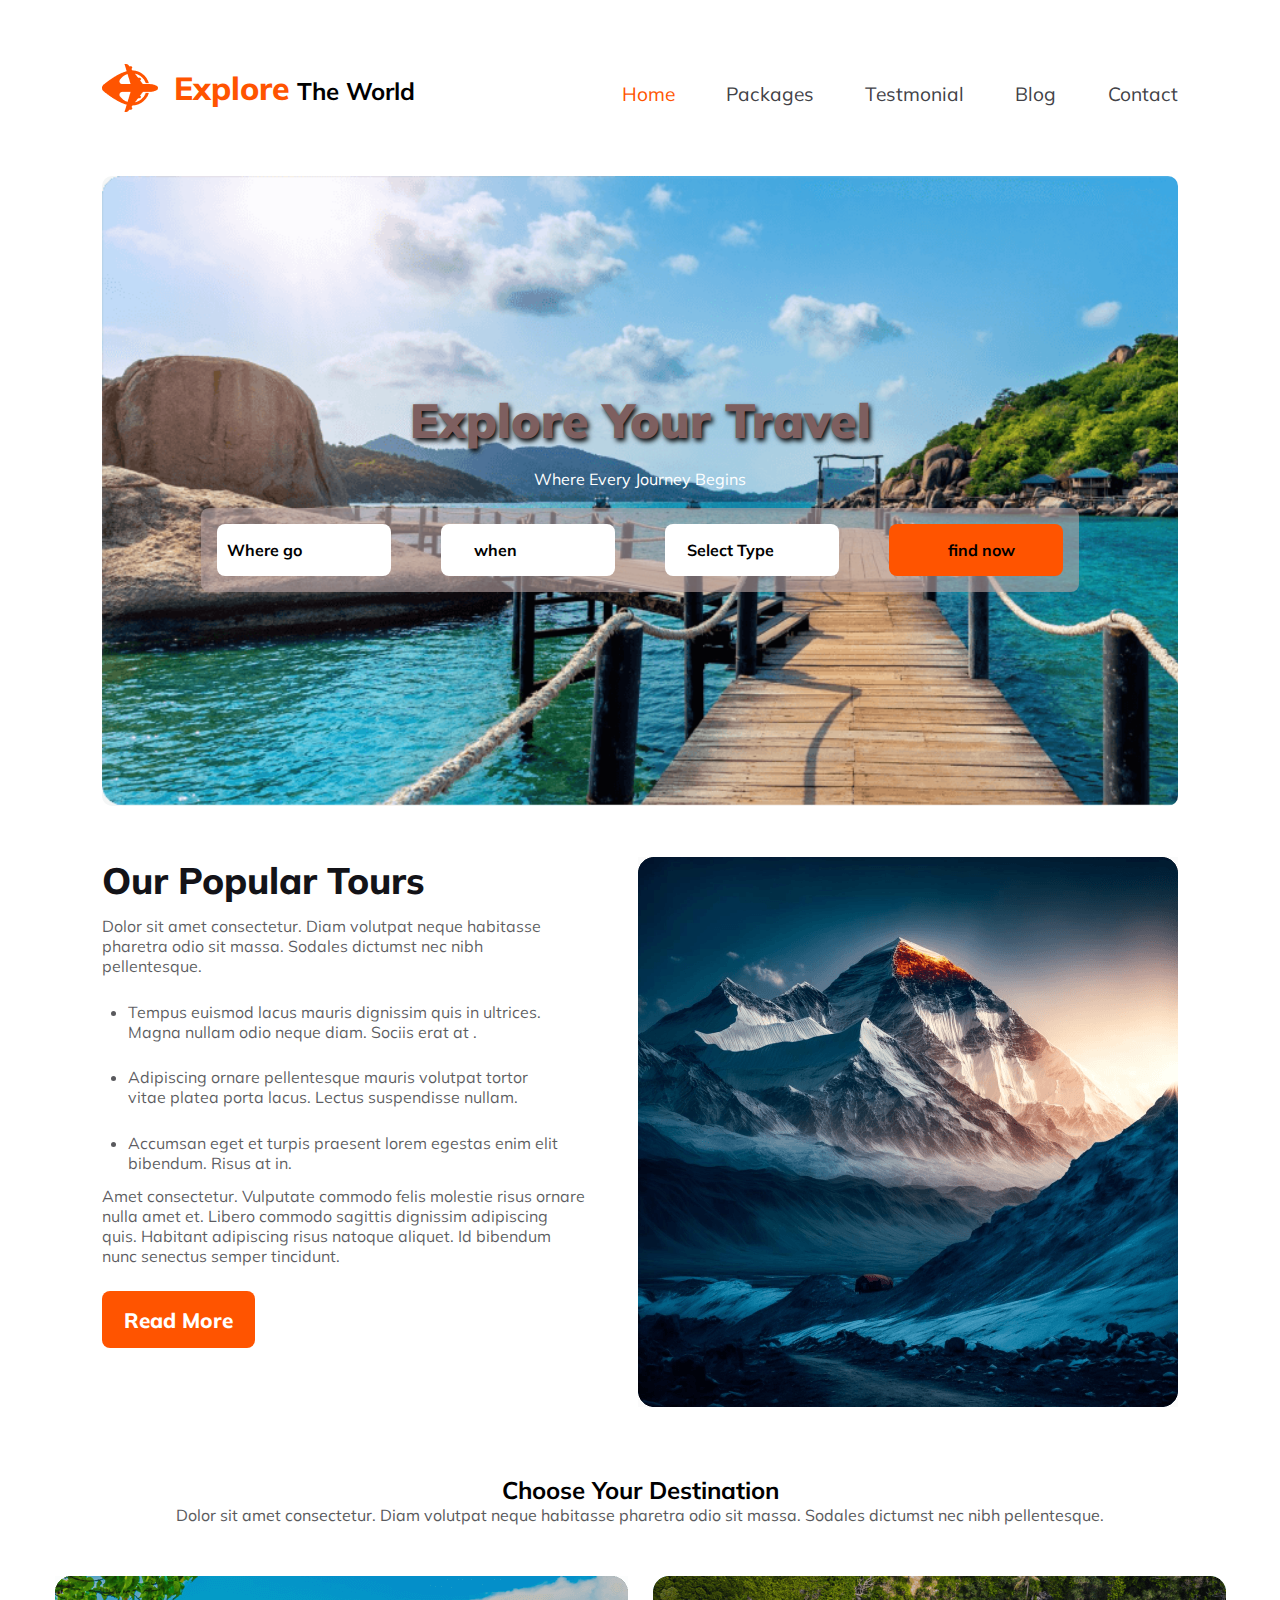
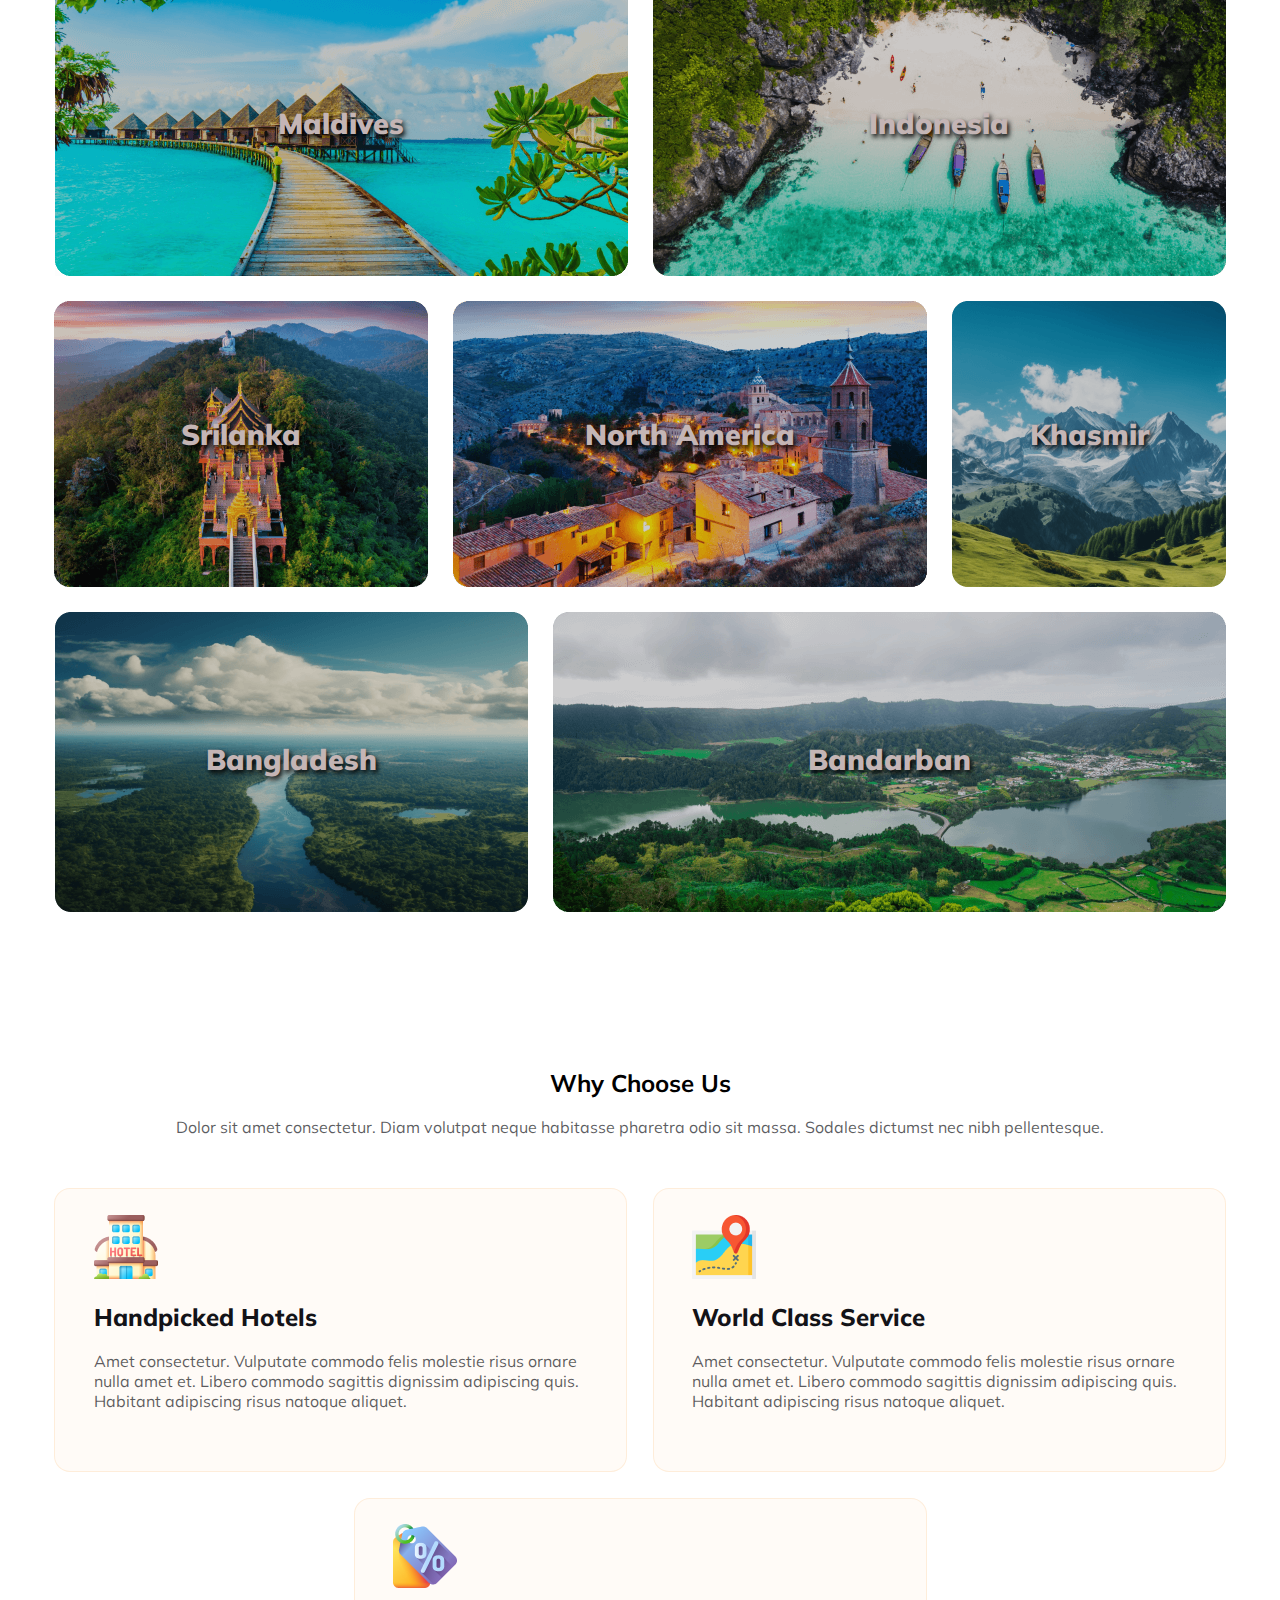
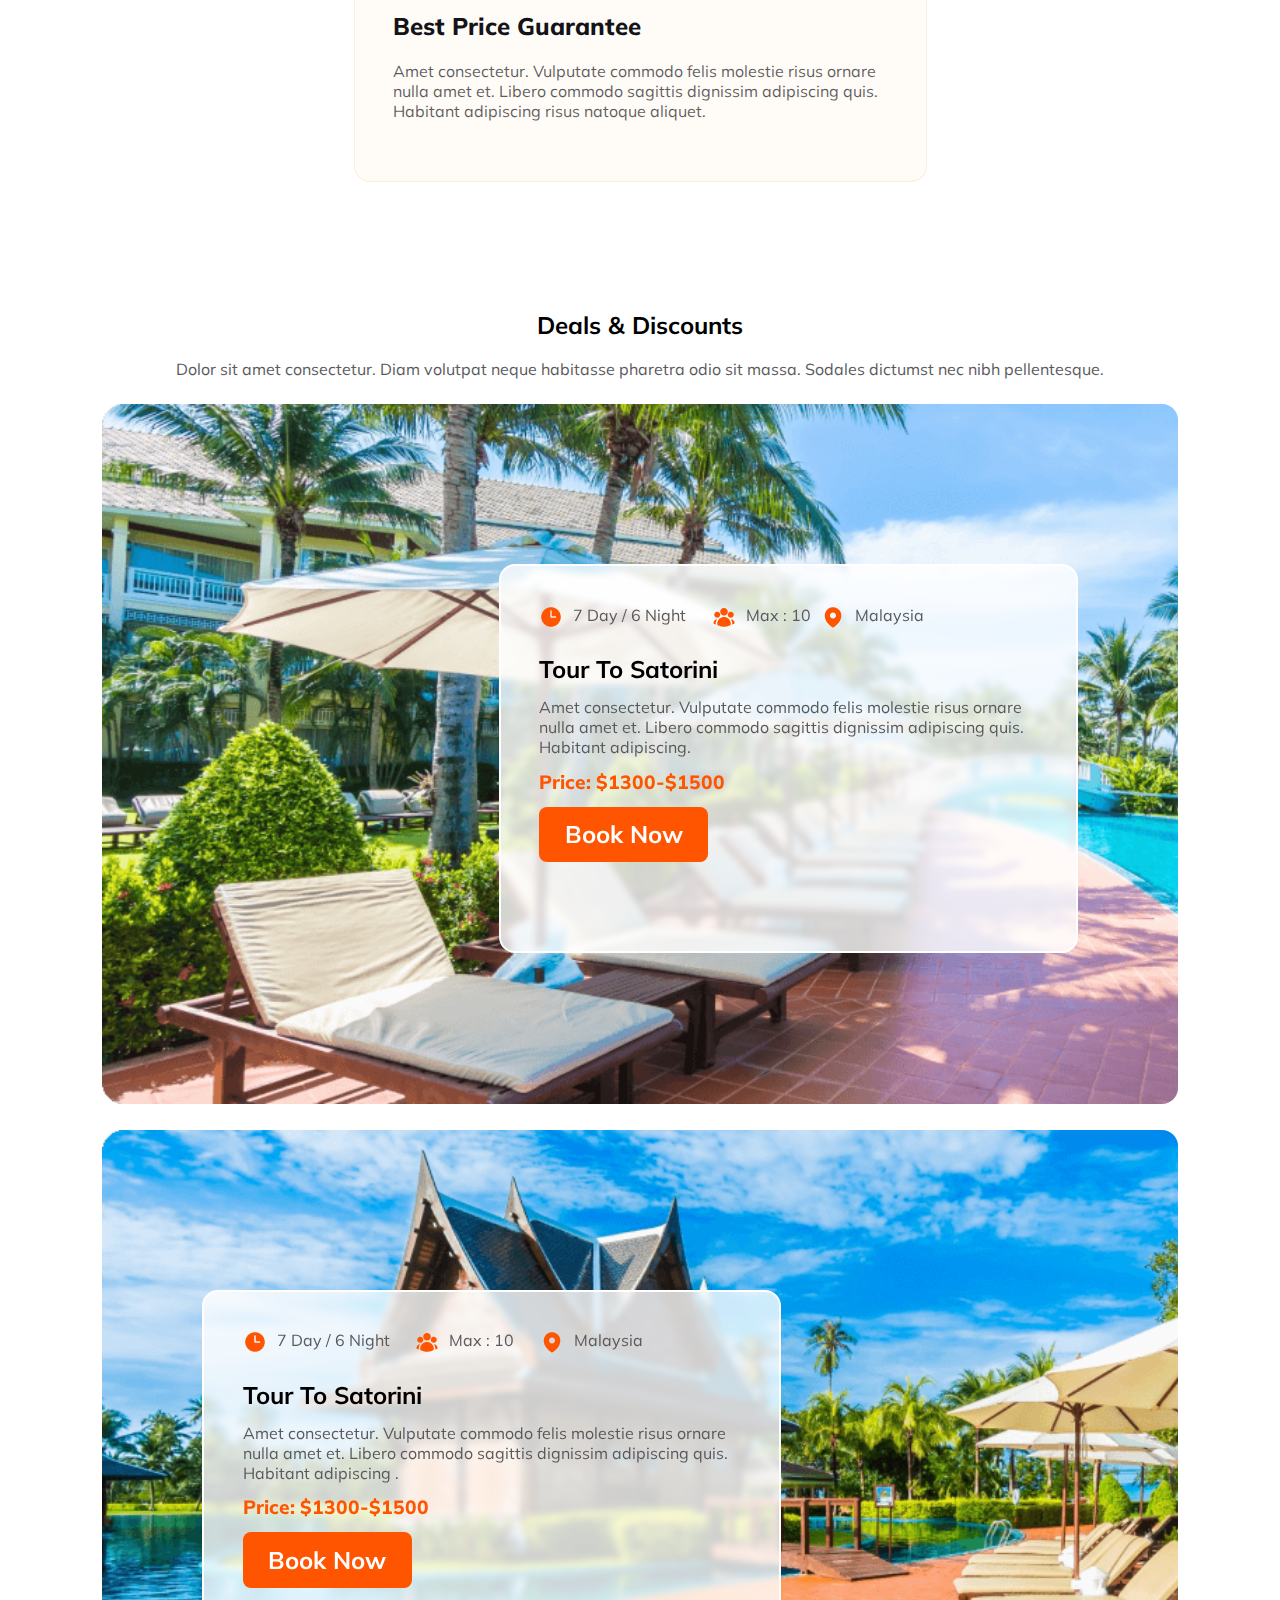
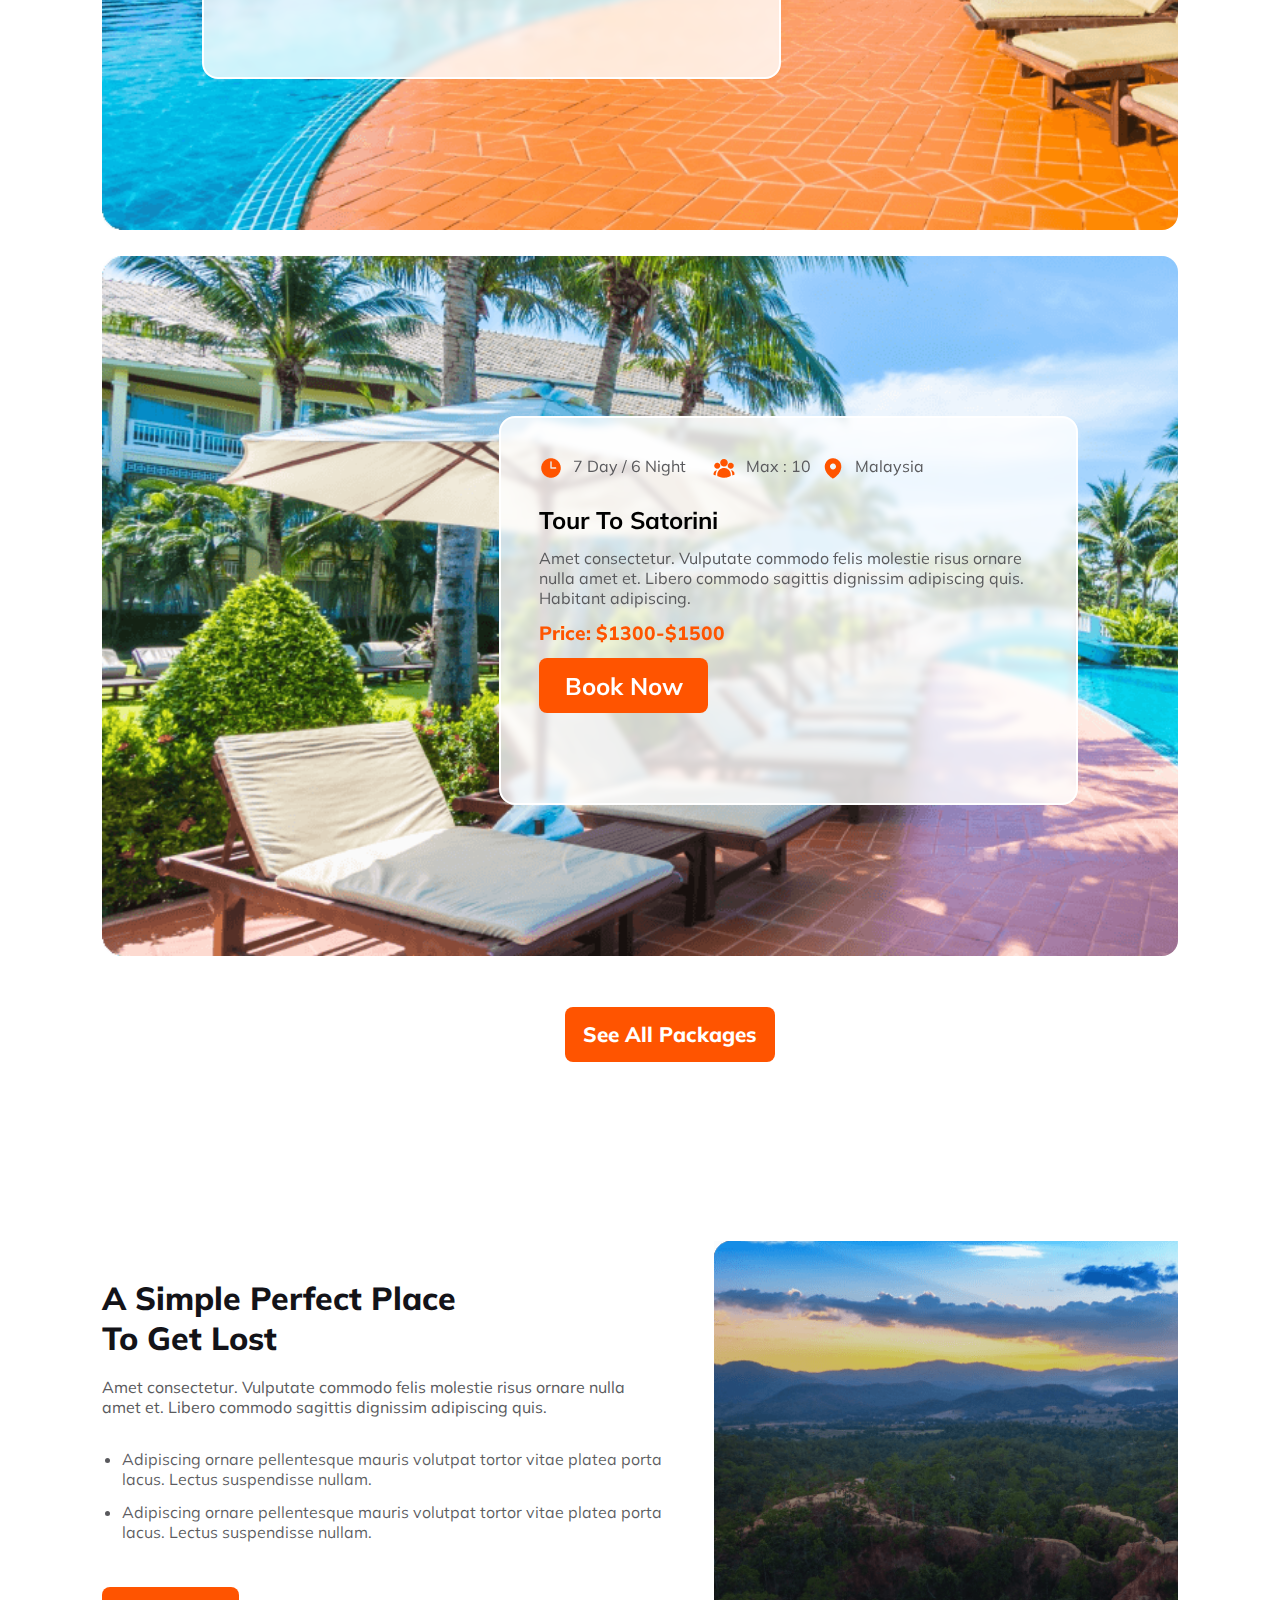
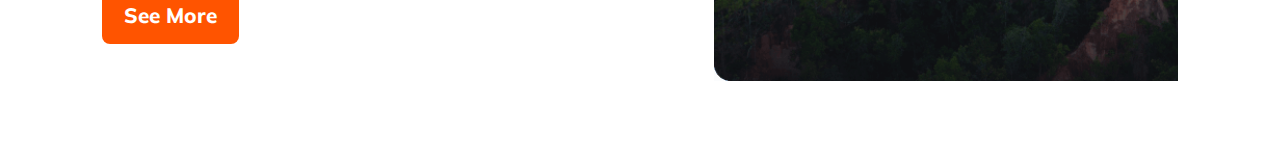
==== index.html @ 6a795f4f "section5 responsive done" ====
<!DOCTYPE html>
<html lang="en">
<head>
  <meta charset="UTF-8">
  <meta name="viewport" content="width=device-width, initial-scale=1.0">
  <title>Explore The World with us</title>
  <link rel="stylesheet" href="https://cdnjs.cloudflare.com/ajax/libs/font-awesome/6.5.1/css/all.min.css" integrity="sha512-DTOQO9RWCH3ppGqcWaEA1BIZOC6xxalwEsw9c2QQeAIftl+Vegovlnee1c9QX4TctnWMn13TZye+giMm8e2LwA==" crossorigin="anonymous" referrerpolicy="no-referrer" />
  <link rel="stylesheet" href="style.css">
</head>
<body>
  <header>
    <nav class="nav">
      <div class="nav-left">
        <img src="Images/Group 40071 (2).png" alt="">
        <h2><span>Explore</span> The World</h2>
      </div>

      <div class="nav-right">
       <ul>
        <li><a href="#" class="home">Home</a></li>
        <li><a href="#">Packages</a></li>
        <li><a href="#">Testmonial</a></li>
        <li><a href="#">Blog</a></li>
        <li><a href="#">Contact</a></li>
        <li><a href="#"><i class="fa-solid fa-bars"></i></a></li>
       </ul>
      </div>
    </nav>

 <div class="banner-container">
  <div class="banner-section">
    <h1>Explore Your Travel</h1>
    <h4>Where Every Journey Begins</h4>
  <div class="input-type">
    <div class="first">
      <h4>Where go</h4>
    </div>
    <div class="second">
      <h4>when</h4>
      <i class="fa-solid fa-chevron-down"></i>
    </div>
    <div class="third">
      <h4>Select Type</h4>
      <i class="fa-solid fa-chevron-down"></i>
    </div>
    <div class="fourth">
      <i class="fa-solid fa-magnifying-glass"></i>
      <h4>find now</h4>
    </div>
  </div>

    </div>
 </div>
      
  </header>


  <main>
    <section class="section1">
      <div class="section1-left">
        <div class="section1-text">
          <h2>Our Popular Tours</h2>
          <p>Dolor sit amet consectetur. Diam volutpat neque habitasse pharetra odio sit massa. Sodales dictumst nec nibh pellentesque.</p>
          <ul>
            <li>Tempus euismod lacus mauris dignissim quis in ultrices. Magna nullam odio neque diam. Sociis erat at .</li>
            <li>Adipiscing ornare pellentesque mauris volutpat tortor vitae platea porta lacus. Lectus suspendisse nullam.</li>
            <li> Accumsan eget et turpis praesent lorem egestas enim elit bibendum. Risus at in.</li>
          </ul>
          <h6> Amet consectetur. Vulputate commodo felis molestie risus 
            ornare nulla amet et. Libero commodo sagittis dignissim adipiscing quis. Habitant adipiscing risus natoque aliquet. Id bibendum nunc senectus semper tincidunt. </h6>
        </div>
        <button class="primary-color">Read More</button>
      </div>
      <div class="section1-right">
        <img src="Images/Rectangle 4.png" alt="">
      </div>
    </section>

    <section class="section2">
      <div>
        <h2 class="section2-left">Choose Your Destination</h2>
        <p class="section2-left">Dolor sit amet consectetur. Diam volutpat neque habitasse pharetra odio sit massa. Sodales dictumst nec nibh pellentesque.</p>
      </div>

      <div class="section2-img-container">
        <div class="first-row">
          <div>
            <img src="Images/Rectangle 5.png" alt="">
            <div class="centerd-text">Maldives</div>
          </div>
         <div>
          <img src="Images/Rectangle 8.png "alt="">
          <div class="centerd-text">Indonesia</div>
         </div>
        </div>

        <div class="second-row">
          <div>
            <img src="Images/Rectangle 6.png" alt="">
            <div class="centerd-text" id="centered-text3">Srilanka</div>
          </div>
          <div>
            <img src="Images/Rectangle 7.png" alt="">
            <div class="centerd-text" >North America</div>
          </div>
         <div>
          <img src="Images/Rectangle 9.png" alt="">
          <div class="centerd-text" id="centered-text4">Khasmir</div>
         </div>
        </div>

        <div class="third-row">
          <div>
            <img src="Images/Rectangle 11.png" alt="">
            <div class="centerd-text">Bangladesh </div>
          </div>
         <div>
           <img src="Images/Rectangle 10.png" alt="">
           <div class="centerd-text">Bandarban</div>
          </div>
        </div>

      </div>
    </section>

    <section class="section3">
      <div>
        <h2>Why Choose Us</h2>
        <p id="speciel">Dolor sit amet consectetur. Diam volutpat neque habitasse pharetra odio sit massa. Sodales dictumst nec nibh pellentesque.</p>
      </div>


      <div class="section3-middle">
        <div class="shared">
          <img src="Images/hotel 1.png" alt="">
          <h3>Handpicked Hotels</h3>
          <p>Amet consectetur. Vulputate commodo felis molestie risus  ornare nulla amet et. Libero commodo sagittis dignissim adipiscing quis. Habitant adipiscing risus natoque aliquet. </p>
        </div>

        <div class="shared">
          <img src="Images/map 1.png" alt="">
          <h3>World Class Service</h3>
          <p>Amet consectetur. Vulputate commodo felis molestie risus  ornare nulla amet et. Libero commodo sagittis dignissim adipiscing quis. Habitant adipiscing risus natoque aliquet. </p>
        </div>
      </div>


      <div class="section3-bottom shared">
        <img src="Images/price-tag 1.png" alt="">
        <h3>Best Price Guarantee</h3>
        <p>Amet consectetur. Vulputate commodo felis molestie risus  ornare nulla amet et. Libero commodo sagittis dignissim adipiscing quis. Habitant adipiscing risus natoque aliquet. </p>
      </div>
    </section>


    <section class="section4">
      <div class="section4-top">
        <h2>Deals & Discounts</h2>
        <p>Dolor sit amet consectetur. Diam volutpat neque habitasse pharetra odio sit massa. Sodales dictumst nec nibh pellentesque.</p>
      </div>

      <div class="section4-middle">
        <div class="card">
          <div class="card-top">
            <div>
              <img src="Images/Frame.png" alt="">
              <p>7 Day / 6 Night</p>
            </div>
            <div class="card-top-bottom">
              <div>
                <img src="Images/Frame (1).png" alt="">
                <p>Max : 10</p>
              </div>
              <div>
                <img src="Images/Frame (2).png" alt="">
                <p>Malaysia</p>
              </div>
            </div>
          </div>
          <div class="card-bottom">
            <h2>Tour To Satorini</h2>
            <p>Amet consectetur. Vulputate commodo felis 
              molestie risus<span id="none">  ornare nulla amet et. Libero commodo sagittis dignissim adipiscing quis. Habitant adipiscing</span>.</p>
              <h2 class="price">Price: $1300-$1500</h2>
              <button class="primary-color2">Book Now</button>
          </div>
        </div>
      </div>


      <div class="section4-bottom">
        <div class="card card2">
          <div class="card-top">
            <div>
              <img src="Images/Frame.png" alt="">
              <p>7 Day / 6 Night</p>
            </div>
            <div>
              <img src="Images/Frame (1).png" alt="">
              <p>Max : 10</p>
            </div>
            <div>
              <img src="Images/Frame (2).png" alt="">
              <p>Malaysia</p>
            </div>
          </div>
          <div class="card-bottom">
            <h2>Tour To Satorini</h2>
            <p>Amet consectetur. Vulputate commodo felis 
              molestie risus <span id="none"> ornare nulla amet et. Libero commodo sagittis dignissim adipiscing quis. Habitant adipiscing</span> .</p>
              <h2 class="price">Price: $1300-$1500</h2>
              <button class="primary-color2">Book Now</button>
          </div>
        </div>
      </div>

      <div class="section4-bottom2">
        <div class="card">
          <div class="card-top">
            <div>
              <img src="Images/Frame.png" alt="">
              <p>7 Day / 6 Night</p>
            </div>
            <div class="card-top-bottom">
              <div>
                <img src="Images/Frame (1).png" alt="">
                <p>Max : 10</p>
              </div>
              <div>
                <img src="Images/Frame (2).png" alt="">
                <p>Malaysia</p>
              </div>
            </div>
          </div>
          <div class="card-bottom">
            <h2>Tour To Satorini</h2>
            <p>Amet consectetur. Vulputate commodo felis 
              molestie risus<span id="none">  ornare nulla amet et. Libero commodo sagittis dignissim adipiscing quis. Habitant adipiscing</span>.</p>
              <h2 class="price">Price: $1300-$1500</h2>
              <button class="primary-color2">Book Now</button>
          </div>
        </div>
      </div>

      <button class="button">See All Packages</button>


    </section>


    <section class="section5">
      <div>
        <h2>A Simple Perfect Place <br> To Get Lost</h2>
        <p>Amet consectetur. Vulputate commodo felis molestie risus  ornare nulla <br> amet et. Libero commodo sagittis dignissim adipiscing quis. </p>
        <ul>
          <li>Adipiscing ornare pellentesque mauris volutpat tortor vitae platea porta lacus. Lectus suspendisse nullam.</li>
          <li>Adipiscing ornare pellentesque mauris volutpat tortor vitae platea porta lacus. Lectus suspendisse nullam.</li>
        </ul>
        <button class="primary-color">See More</button>
      </div>

      <div class="section5-right"></div>
    </section>
  </main>



  <footer></footer>
</body>
</html>
---- style.css ----
@import url('https://fonts.googleapis.com/css2?family=Mulish:wght@200;300;400;500;600;700;800;900;1000&display=swap');

* {
  margin: 0;
  padding: 0;
  box-sizing: border-box;
  font-family: 'Mulish', sans-serif;

}

P {
  color: #5A5A5D;
  font-size: 1rem;
  font-weight: 400;

}

html, body {
  width: 100%;
  height: 100%;
}


/* header related style */

/* nav style */

.nav {
  display: flex;
  justify-content: space-between;
  align-items: center;
  padding: 5vw 8vw;
}

.nav-left {
  display: flex;
  align-items: center;
  gap: 1.2vw;
}

.nav-left span {
  color: #FF5400;
  font-size: 2rem;
  font-weight: 800;
}

.nav-right > ul {
  display: flex;
  align-items: center;
  gap: 4vw;
}

.nav-right li {
  list-style: none;
}

.nav-right li a {
  text-decoration: none;
  color: #424247;
  font-size: 1.2rem;
}

.nav-right li .home {
  color: #FF5400;
}

.nav-right li:nth-child(6) {
  display: none;
}


/* banner section related style */

.banner-container {
  width: 100%;
  padding: 0 8vw;
}


  .banner-section {
    background-image: url("Images/Group\ 13\ \(1\)\ \(1\).png");
    background-size: cover;
    width: 100%;
    margin: 0 auto;
    background-repeat: no-repeat;
    height: 70vh;
    display: flex;
    justify-content: center;
    align-items: center;
    flex-direction: column;
    gap: 1.5vw;
    border-radius: 10px;
  }

  .banner-section h1, h4 {
    text-align: center;
  }



  .banner-section h1 {
    color: rgb(126, 95, 95);
    font-size: 3rem;
    font-weight: 900;
    text-shadow: 2px 3px 5px black;

  }

  .banner-section > h4 {
    color: white;
    font-size: 1rem;
    font-weight: 400;

  }

  .input-type {
    display: flex;
    border-radius: 8px;
    background: rgba(182, 162, 162, 0.616);
    gap: 50px;
    padding: 16px;
  }
 
  .input-type .second, .third, .fourth, .first {
    display: flex;
    justify-content: space-around;
    align-items: center;
    width: 174px;
    height: 52px;
    flex-shrink: 0;
    border-radius: 8px;
    background: #FFF;
  }

  .input-type .first {
    justify-content: flex-start;
    padding-left: 10px;
  }

  .input-type .fourth {
    justify-content: center;
    gap: 10px;
    border-radius: 8px;
    background-color: #FF5400;
  }


  /* main related style */

  main {
    width: 100%;
  }

  /* section 1 related styles */

  .section1 {
    width: 100%;
    margin-top: 4vw;
    display: flex;
    padding: 0 8vw;
    justify-content: space-between;
  }

  .section1-left {
    width: 45%;
  }

  /* .section1-right {
    width: 40%;
  } */

  .section1-left h2 {
    color: #131318;
    font-size: 2.3rem;
    font-weight: 800;

  }

  .section1-left p, ul li, h6 {
    color: rgba(19, 19, 24, 0.70);
    font-size: 1rem;
    font-weight: 400;
    /* line-height: 1.5vw; */
    margin-top: 1vw;
  }

  .section1-left ul {
    padding: 0 2vw;
    margin-top: 1vw;
    margin-bottom: 1vw;
  }

  .section1-left ul li {
    margin-top: 2vw;
  }

  .primary-color {
    color: #FFF;
    text-align: center;
    font-size: 1.3rem;
    font-weight: 800;
    padding: 1.2vw 1.7vw;
    border-radius: 8px;
    background: #FF5400;
    border: none;
    margin-top: 2vw;

  }

  /* section 2 related styles */

  .section2 {
    margin-top: 5vw;
    display: flex;
    flex-direction: column;
    justify-content: center;
    align-items: center;
  }

  .section2-left {
    text-align: center;

  }

  .section2-img-container {
    padding: 4vw 8vw;
    display: flex;
    flex-direction: column;
    gap: -100px;

  }

  .first-row, .second-row, .third-row {
    display: flex;
    gap: 25px;
    align-items: center;
    justify-content: center;
    text-align: center;
    position: relative;
  }

  .second-row, .third-row {
    margin-top: -15px;
  }


  .section2-img-container  .centerd-text {
    position: relative;
    top: -175px;
    color: rgb(196, 181, 181);
    font-size: 1.8rem;
    font-weight: 900;
    text-shadow: 2px 3px 5px black;

  }

  /* section3 style started */


  .section3 {
    width: 100%;
    padding: 5vw 8vw;
    display: flex;
    flex-direction: column;
    justify-content: center;
    align-items: center;
    gap: 2vw;
  }

  .section3 h2 {
    text-align: center;
    margin-bottom: 1.5vw;
  }

  .section3 .section3-middle {
    display: flex;
    align-items: center;
    gap: 2vw;

  }

  .section3 .shared {
    width: 573px;
    height: 284px;
    border-radius: 16px;
    border: 1px solid rgba(251, 181, 99, 0.20);
    background: rgba(251, 181, 99, 0.05);
    padding: 2vw 3vw;
     margin-top: 2vw; 
  }

  .section3 .section3-bottom {
    margin: 0 auto;
  }

  .section3 p {
    color: rgba(19, 19, 24, 0.70);
    font-size: 1rem;
    font-weight: 400;

  }

  .section3 h3 {
    color: #131318;
    font-size: 24px;
    font-weight: 800;
    margin-top: 1.5vw;
    margin-bottom: 1.5vw;
  }


/* section4 related styles */

 .section4 {
  width: 100%;
  padding: 5vw 8vw;
 }

 .section4-top {
  display: flex;
  flex-direction: column;
  justify-content: center;
  align-items: center;
  gap: 1.5vw;
 }

 .section4-middle, .section4-bottom2 {
  background-image: url("Images/Group\ 39.png");
  height: 700px;
  background-repeat: no-repeat;
  background-size: cover;
  margin-top: 2vw;
  border-radius: 16px;
  display: flex;
  justify-content: flex-end;

 }


 .section4-bottom {
  background-image: url("Images/Group\ 40.png");
  height: 700px;
  background-repeat: no-repeat;
  background-size: cover;
  margin-top: 2vw;
  border-radius: 16px;
  display: flex;
  justify-content: flex-start;
 }

 .section4 .card {
  width: 579px;
  height: 389px;
  border-radius: 16px;
  border: 2px solid #FFF;
  background: rgba(255, 255, 255, 0.80);
  backdrop-filter: blur(3px);
  padding: 3vw 3vw;
  display: flex;
  flex-direction: column;
  gap: 2vw;
  position: relative;
  top: 160px;
  right: 100px;
 }

 .section4 .card2 {
  right: 0;
  left: 100px;
 }

 .section4 .card .card-top {
  display: flex;
  gap: 2vw;
 }

 .section4 .card .card-top div {
  display: flex;
  gap: 10px;
 }

 .section4 .card .card-bottom p {
  color: #5A5A5D;
  font-size: 1rem;
  font-weight: 400;
  margin-top: 1vw;
  margin-bottom: 1vw;
 
 }

 .section4 .card .card-bottom .price {
  color: #FF5400;
  font-size: 1.2rem;
  font-weight: 800;
  margin-bottom: 1vw;
 }

 .section4 .card .card-bottom .primary-color2 {
  border-radius: 8px;
  background: #FF5400;
  padding: 1vw 2vw;
  border: none;
  color: white;
  font-size: 1.5rem;
  font-weight: 700;
 }

 .section4 .button {
  margin: 4vw 43%;
  width: 210px;
  height: 55px;
  border: none;
  border-radius: 8px;
  background: #FF5400;
  color: #FFF;
  text-align: center;
  font-size: 1.3rem;
  font-weight: 800;
 }

 /* section5 related styles */

 .section5 {
  width: 100%;
  padding: 5vw 8vw;
  display: flex;
  justify-content: space-between;
  align-items: center;
 }

 .section5 h2 {
  color: #131318;
  font-size: 2rem;
  font-weight: 800;
  margin-bottom: 1.5vw;

 }

 .section5 .section5-right {
  width: 630px;
  height: 440px;
  background-image: url("Images/Group\ 40089.png");
  background-repeat: no-repeat;
  background-size: cover;
 }

 .section5 ul {
  padding: 1.5vw;
 }



/* responsive deginn for mobile devices */

@media (max-width: 600px) {
  /* nav related responsive */
  .nav {
    padding: 2vw 3vw;
  }

  .nav img {
    height: 30px;
  }

  .nav-left span {
    font-size: 1.2rem;
  }

  .nav-left h2 {
     font-size: 1rem;
  }

  .nav-right li {
    display: none;
  }

  .nav-right li:nth-child(6) {
    display: block;
  }


  /* banner related styles */

  .banner-container {
    padding: 0 3vw;
  }

  .banner-section {
    margin-top: 4vw;
    width: 90%;
    /* max-width: 600px; */
    /* max-height: 500px; */
  }

  .banner-section .input-type {
    flex-direction: column;
  }

  .input-type {
  gap: 10px;
  margin-top: 8px;
  }

  .input-type .second, .third, .fourth, .first {
    width: 200px;
    height: 60px;
    font-size: 1rem;
    font-weight: 400;
  }

  .banner-section h1 {
    font-size: 2rem;
    font-weight: 700;
  }

  /* main related styles */

  /* section1 related responsive */
  .section1 {
    flex-direction: column;
    padding: 0 3vw;
    gap: 15px;
  }

  .section1-left {
    width: 90vw;
  }
  

  .section1-right img {
    width: 100%;
    object-fit: cover;
  }

  .section1-left h2 {
    font-size: 1.5rem;
  }

  .section1-left p, ul li, h6 {
    font-size: .7rem;
  }

  .section1-left ul {
    padding: 0 6vw;
  }


  .primary-color {
    font-weight: 600;
  }


  /* section 2 related responsive */

  .first-row, .second-row, .third-row {
    flex-direction: column;

  }

  .section2 {
    padding: 0 3vw;
  }

  .section2-img-container img {
    width: 100%;
    object-fit: cover;
  }


  .section2-img-container  .centerd-text {
    top: -105px;
  }

  .section2-img-container #centered-text3 {
    top: -130px;
  }

  .section2-img-container #centered-text4 {
    top: -160px;
  }

  /* sectiom 3 responsive started */

  .section3 {
    padding: 0 3vw;
    gap: 5vw ;
  }

  .section3 .section3-middle {
    flex-direction: column;
  }

  .section3 .shared {
    width: 300px;
    padding: 3vw 4vw;
    margin-top: 3vw;
  }

  .section3 #speciel {
    text-align: center;
  }

  .section3 h2 {
    margin-bottom: 5vw;
  }


  /* section4 related responsive */

  .section4 {
    padding: 0 3vw;
    margin-top: 15px;
  }

  .section4-top p {
    text-align: center;
    margin-bottom: 10px;
    margin-top: 15px;
  }

  .section4-middle, .section4-bottom2, .section4-bottom {
    height: 500px;
    width: 350px;
  }

  .section4 .card {
    width: 300px;
    height: 300px;
    top: 150px;
    right: 20px;
    /* bottom: 0; */
    justify-content: center;
  }


  .section4 .card2 {
    left: 25px;
    top: 150px;
    justify-content: center;
    
  }

  .section4 .card .card-top {
  flex-direction: column;
  }

  #none {
    display: none;
  }

  .section4 .card .card-bottom p {
    margin-top: 3vw;
    margin-bottom: 3vw;
  }

  .section4 .card .card-bottom .price {
    margin-bottom: 3vw;
  }

  .section4 .button {
    position: relative;
    left: 75px;
    margin: 0;
    margin-top: 10px;
  }

  /* section5 related responsive */

  .section5 {
    flex-direction: column;
    gap: 15px;
  }

  .section5 .section5-right  {
    width: 350px;
    height: 220px;
    background-size: cover;
  }

  .section5 ul {
    padding: 5vw;
   }

}
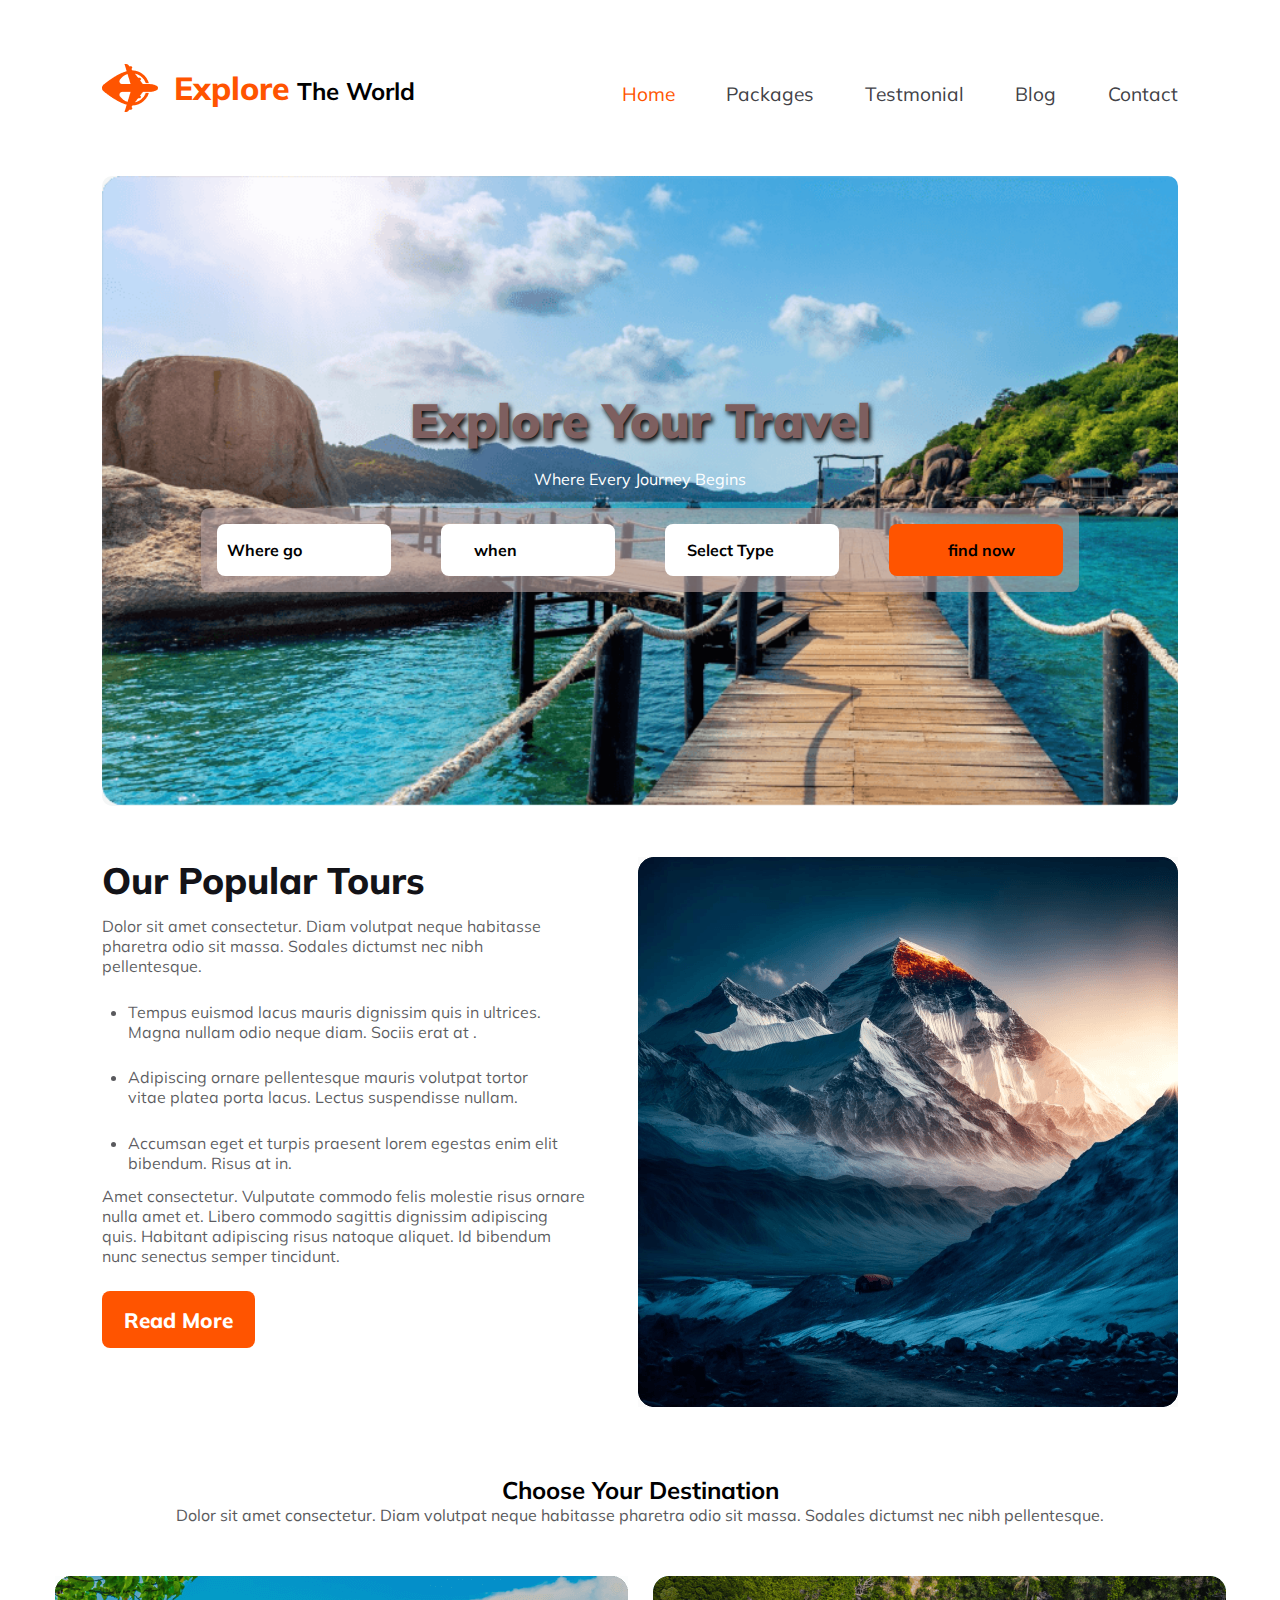
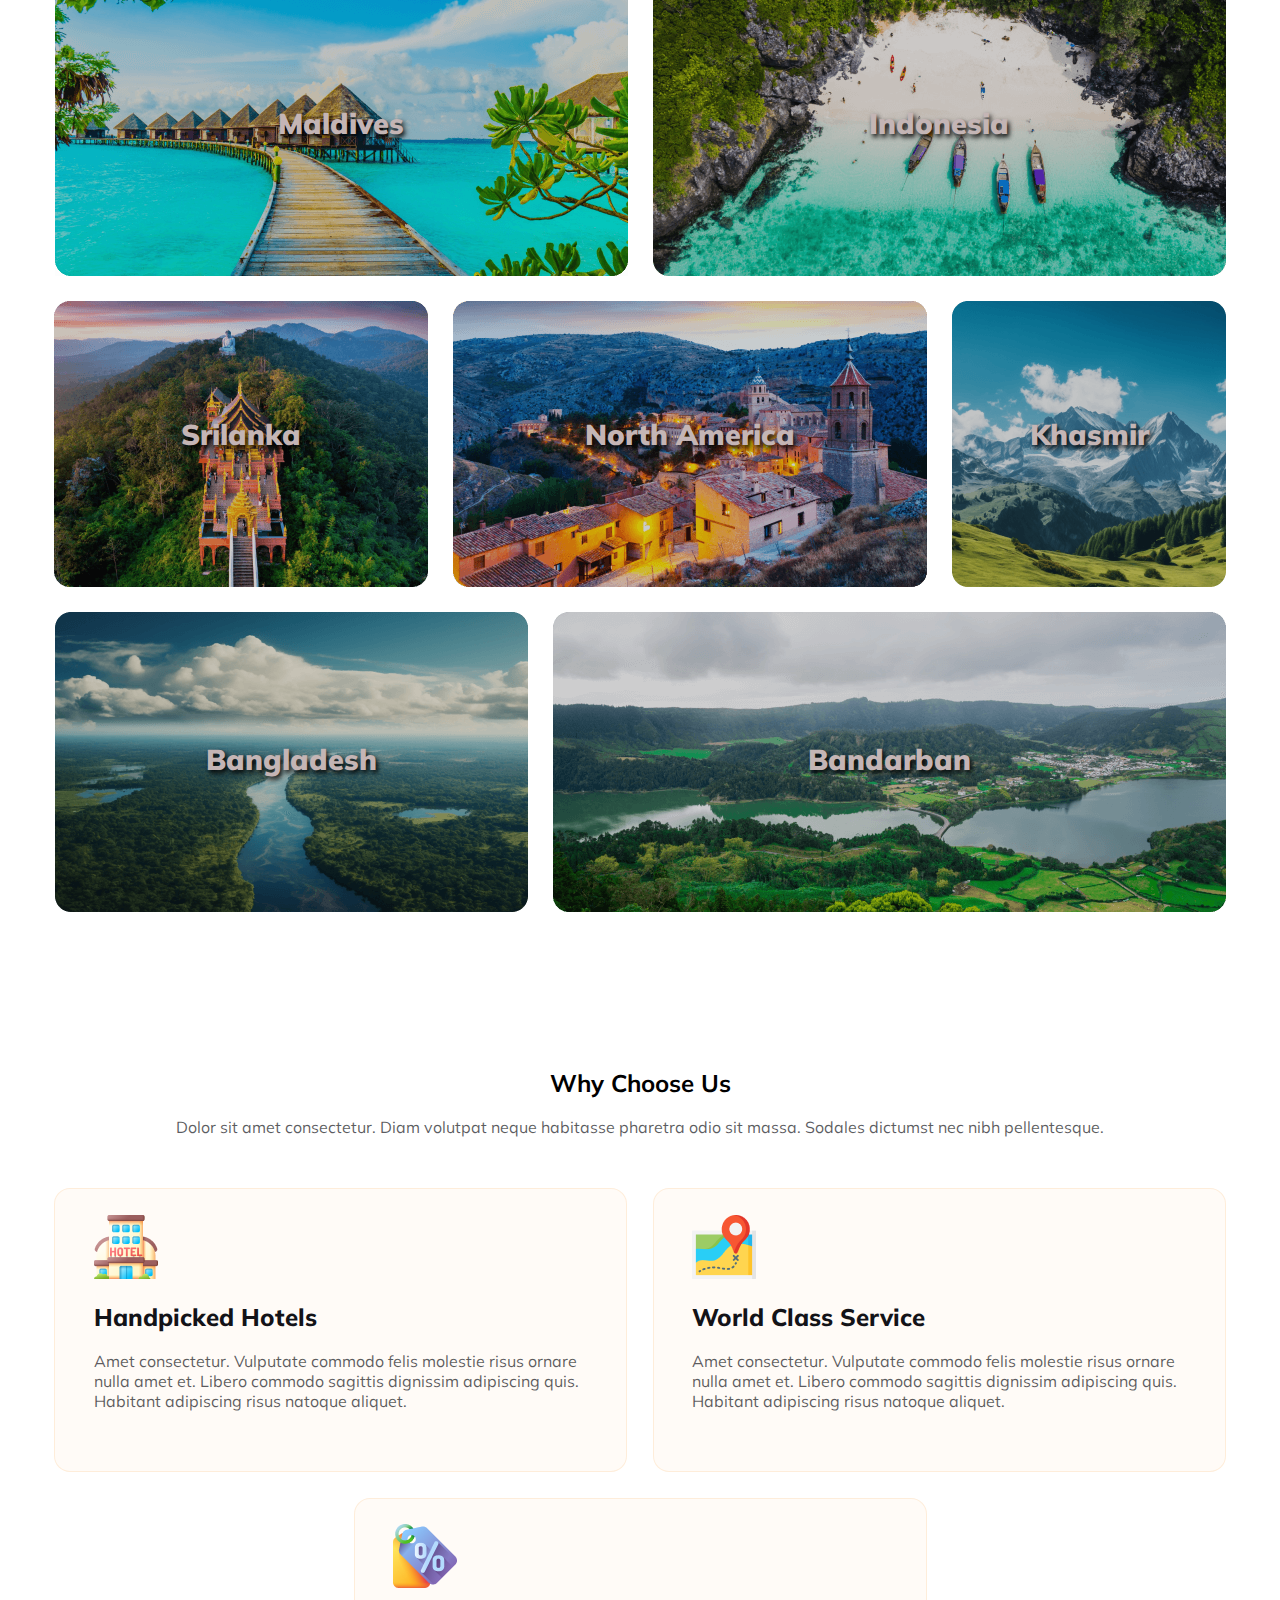
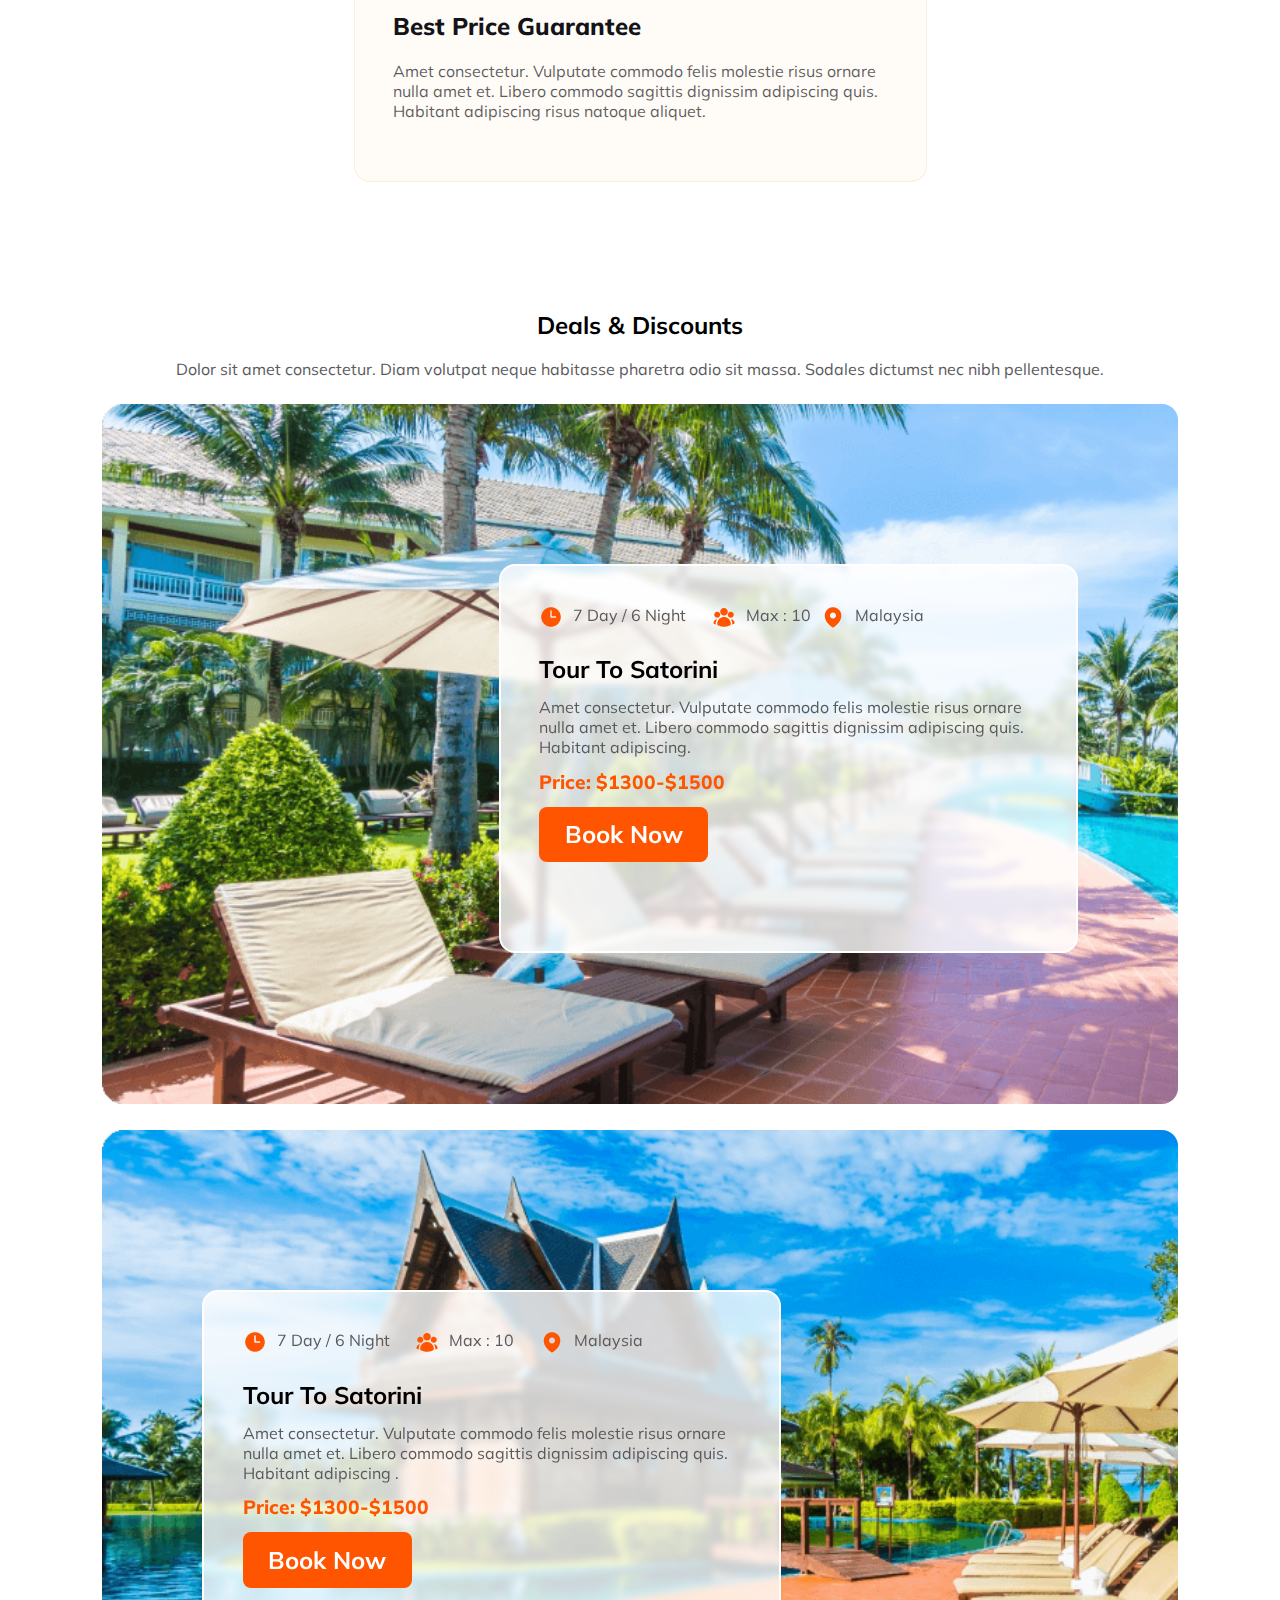
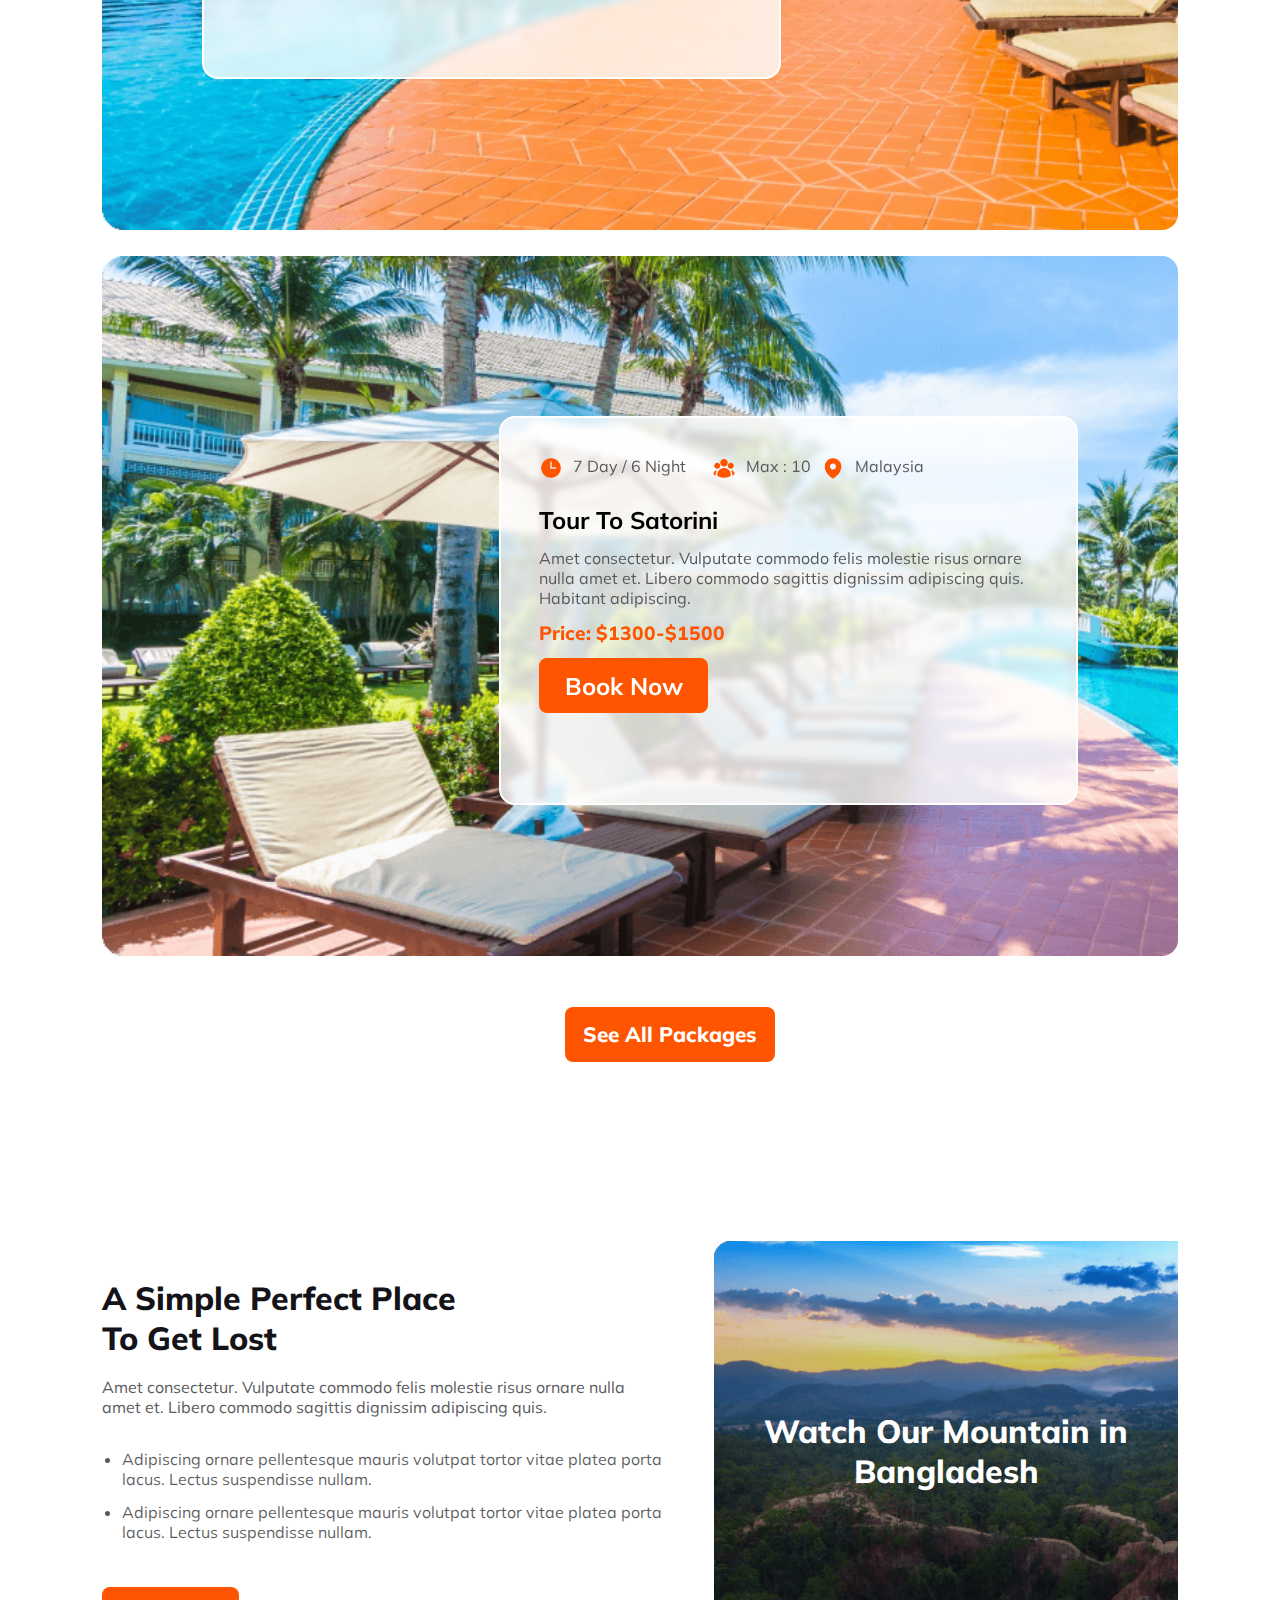
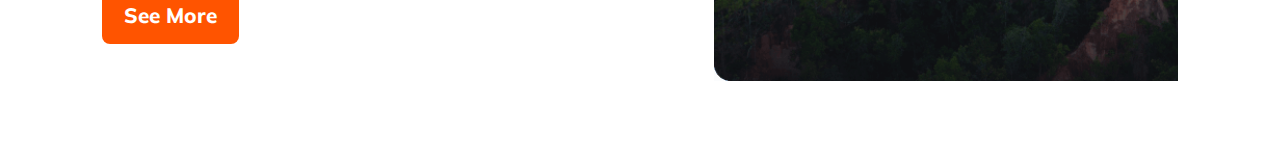
==== commit 1f2314c0: "extra worked" ====
--- a/index.html
+++ b/index.html
@@ -259,7 +259,17 @@
         <button class="primary-color">See More</button>
       </div>
 
-      <div class="section5-right"></div>
+      <div class="section5-right">
+        <div class="section5-img-text">
+          <h2>Watch Our Mountain in <br>Bangladesh</h2>
+        </div>
+
+      
+
+      </div>
+
+
+      
     </section>
   </main>
 
--- a/style.css
+++ b/style.css
@@ -448,6 +448,18 @@
   padding: 1.5vw;
  }
 
+ .section5-right {
+  display: flex;
+  flex-direction: column;
+  align-items: center;
+  justify-content: center;
+ }
+
+ .section5-right .section5-img-text h2 {
+  color: white;
+  text-align: center;
+ }
+
 
 
 /* responsive deginn for mobile devices */
@@ -681,4 +693,9 @@
     padding: 5vw;
    }
 
+   .section5-right .section5-img-text h2 {
+    font-size: 1.5rem;
+    font-weight: 600;
+   }
+
 }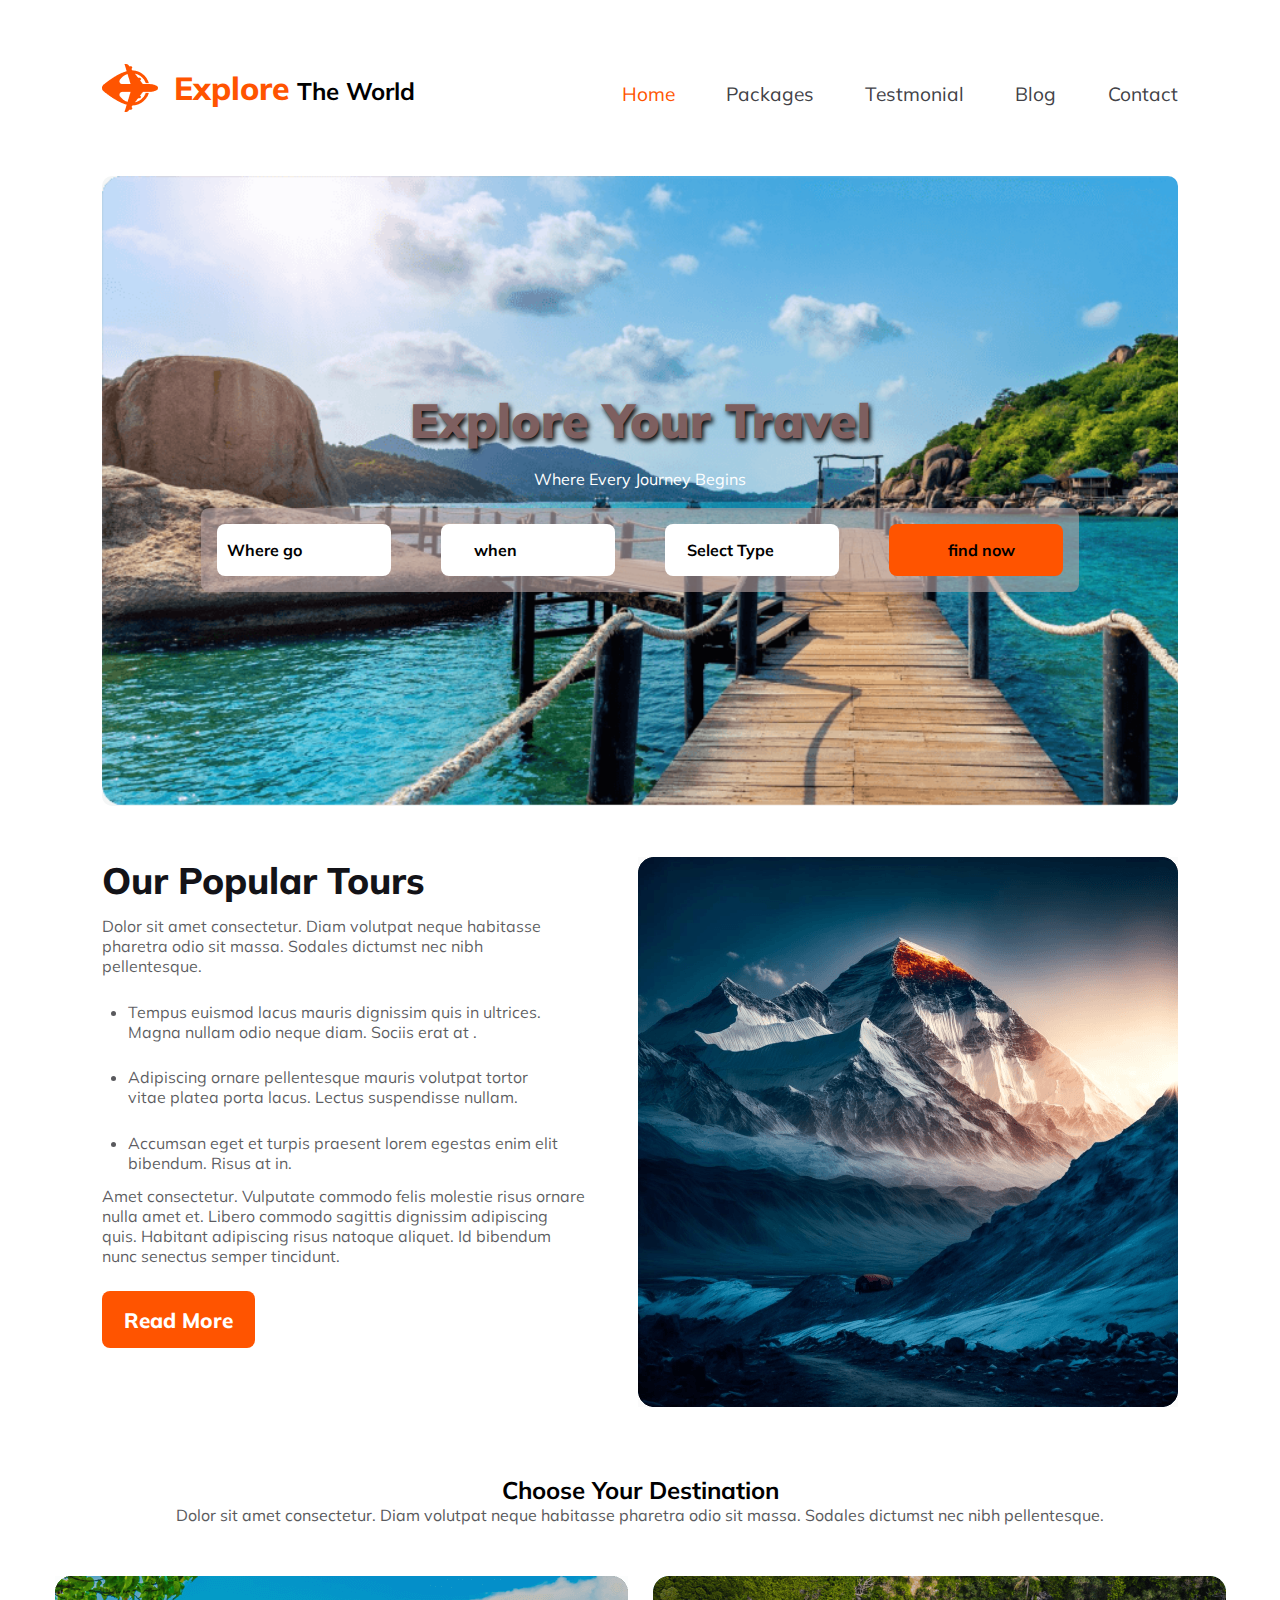
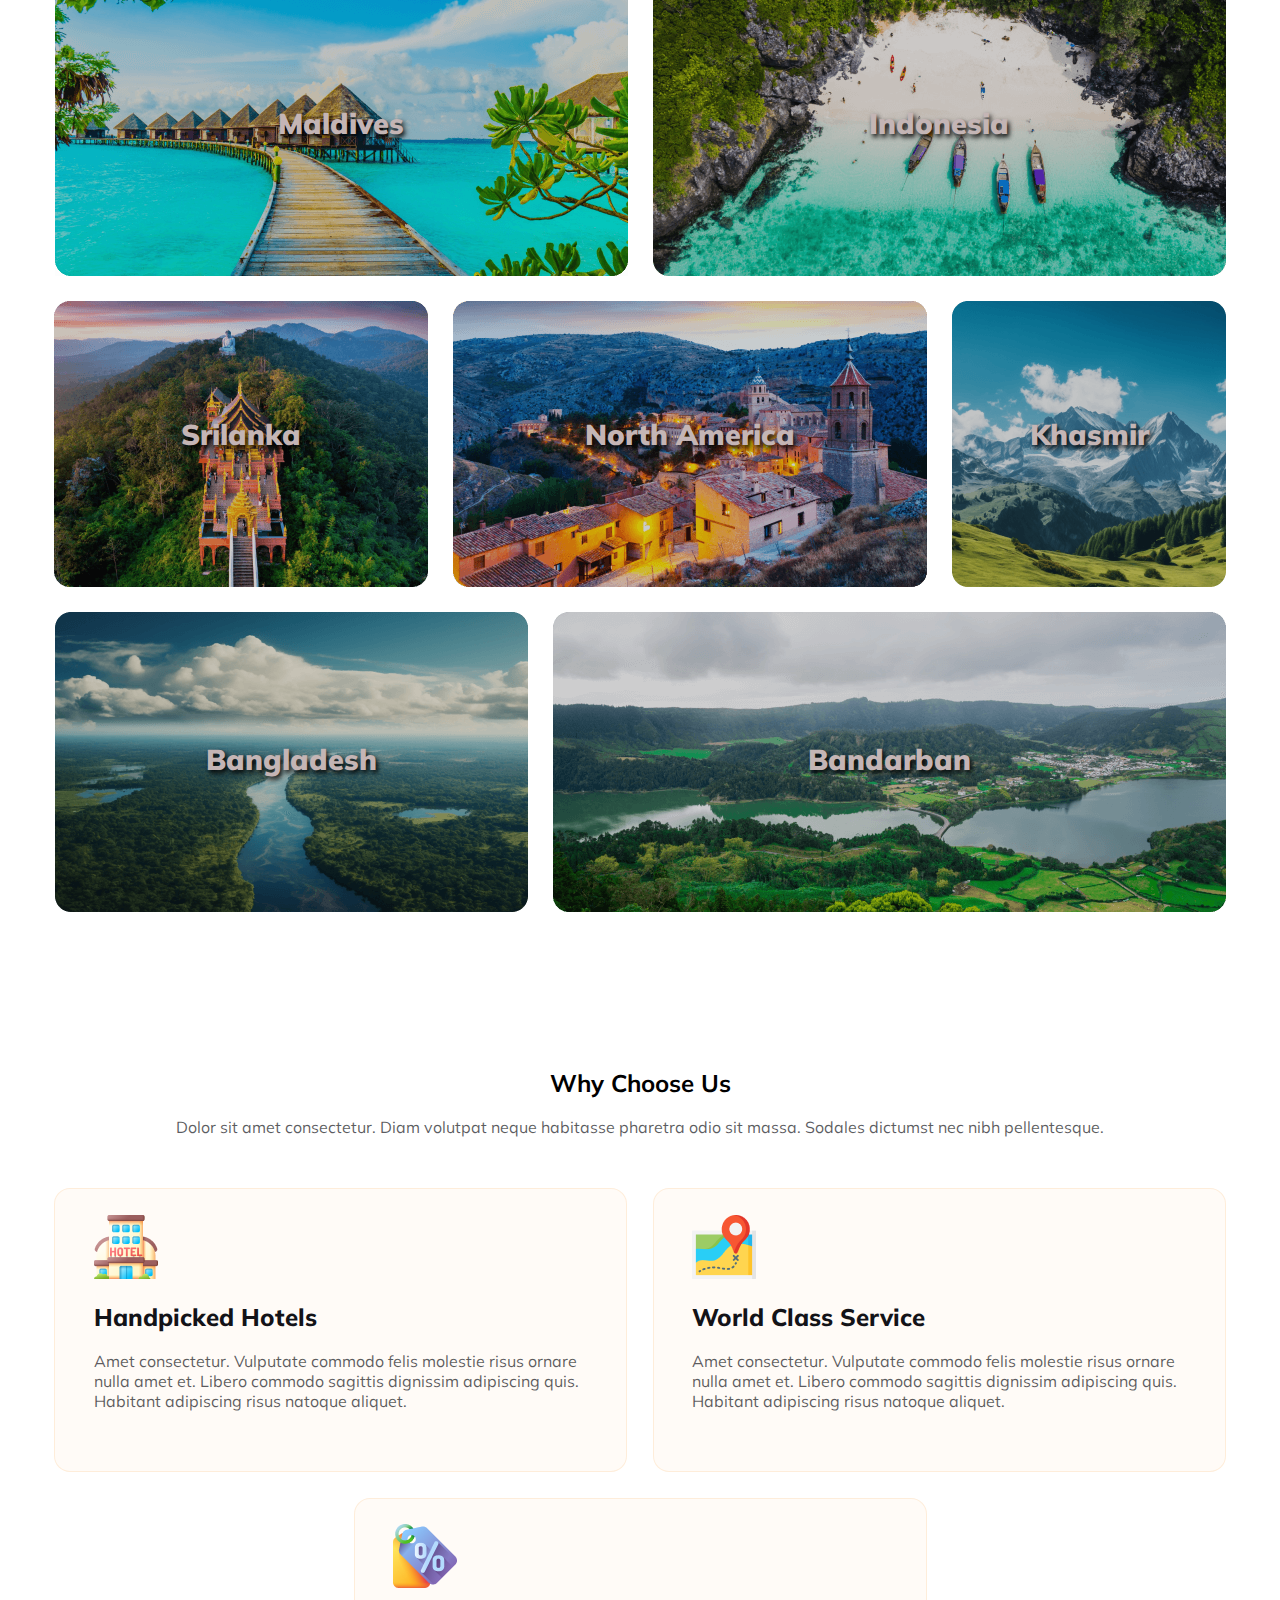
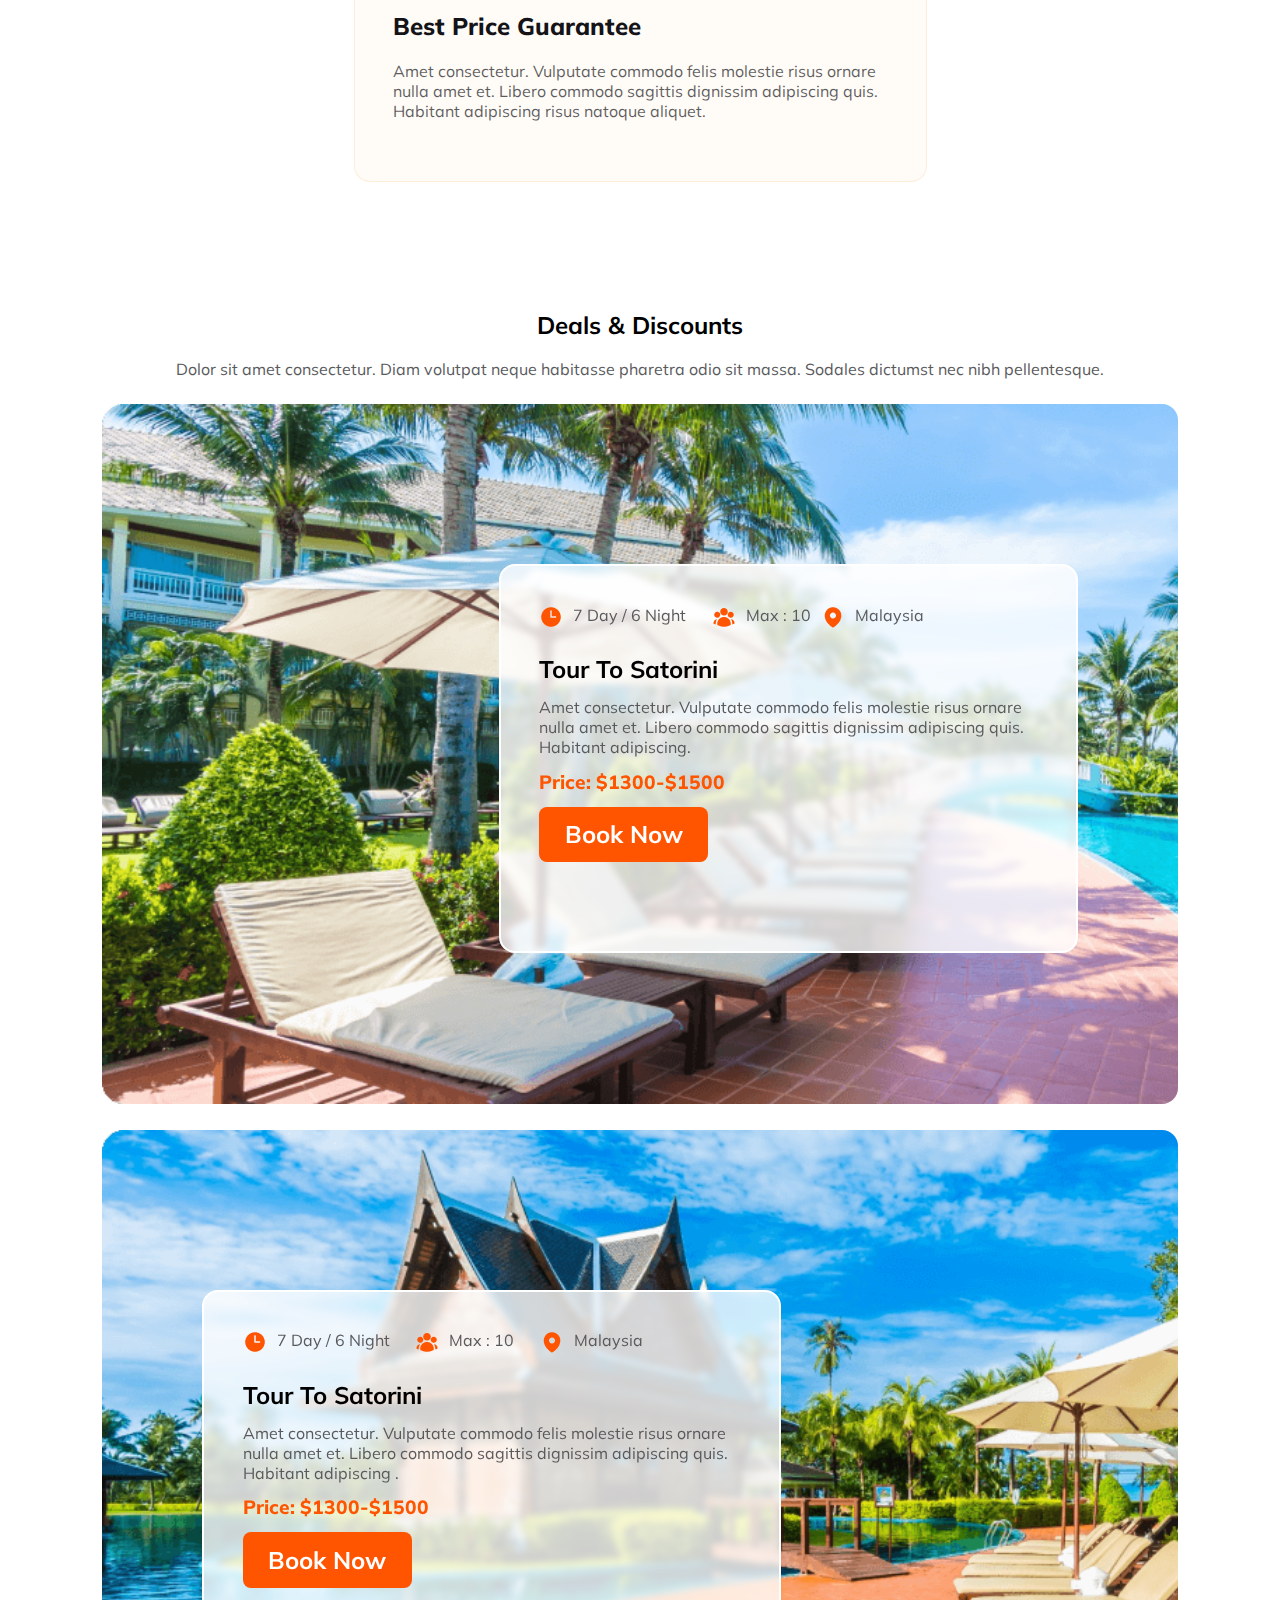
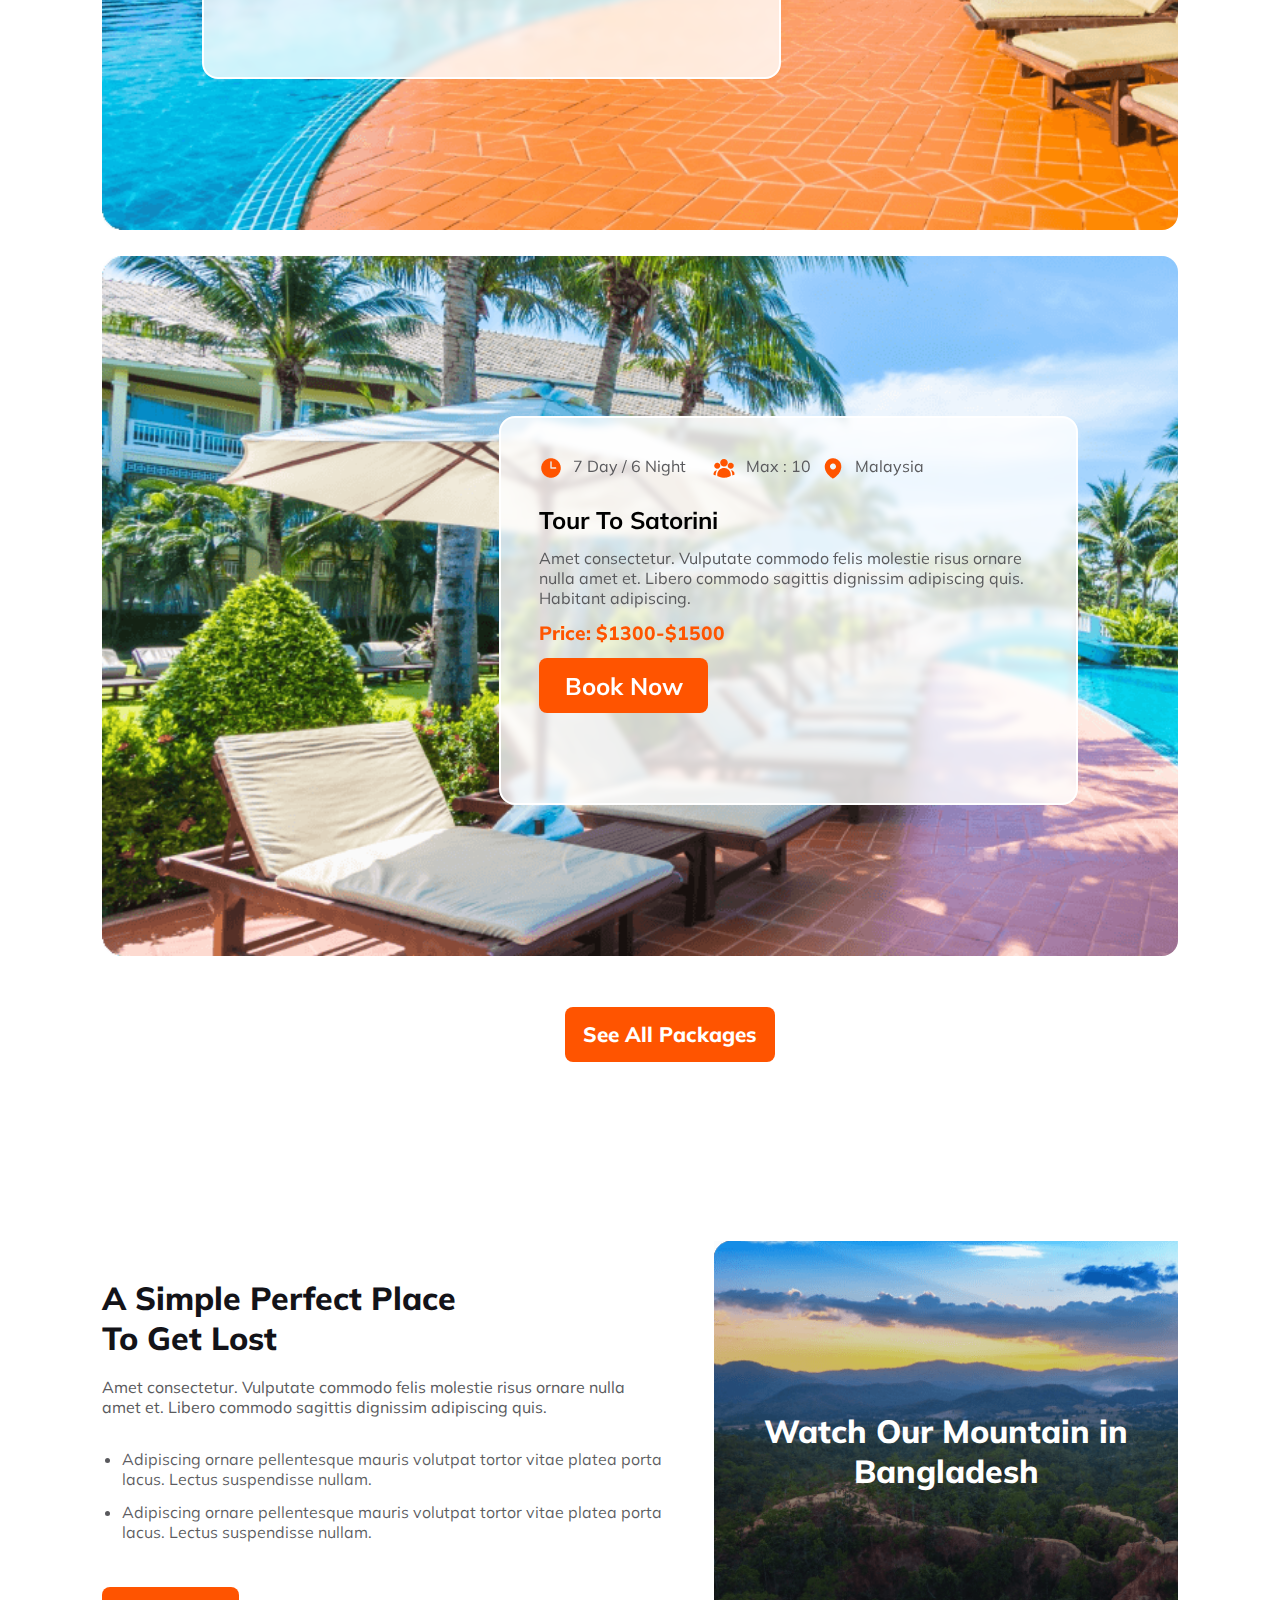
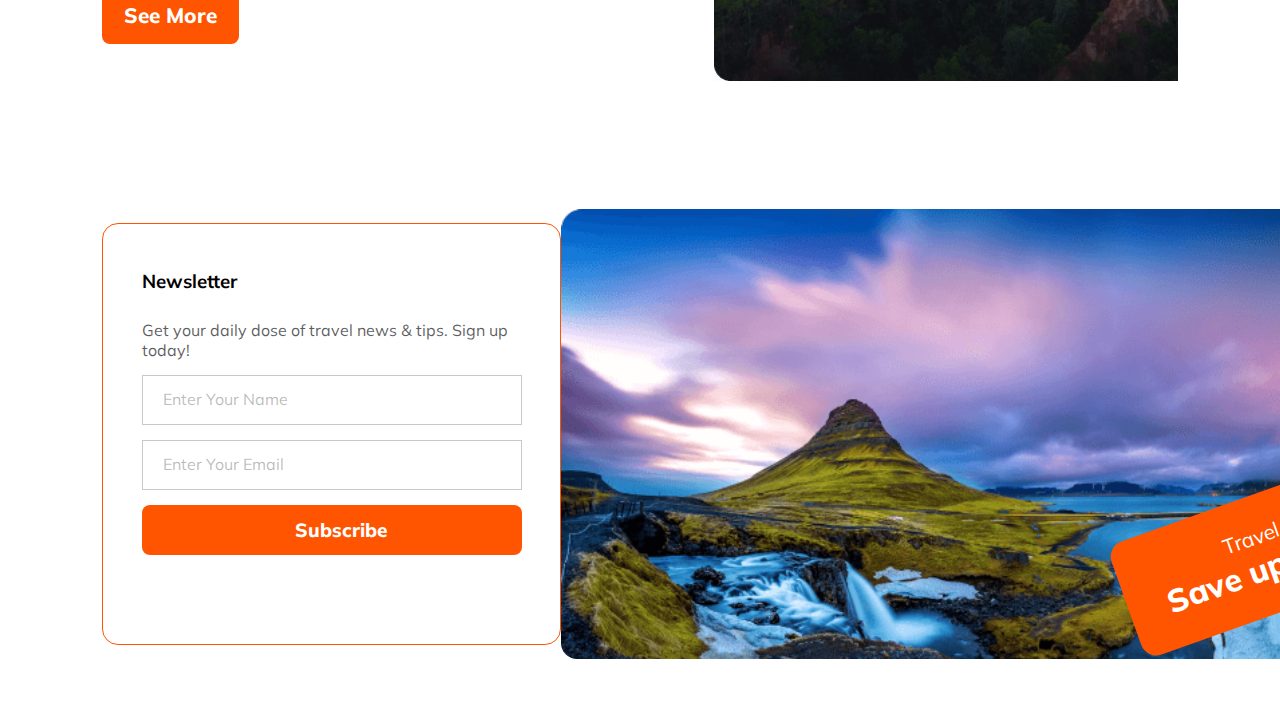
==== commit 7e8347c4: "section6-done" ====
--- a/index.html
+++ b/index.html
@@ -267,9 +267,22 @@
       
 
       </div>
-
-
-      
+    </section>
+
+    <section class="section6">
+        <div class="section6-left">
+          <h3>Newsletter</h3>
+          <h6>Get your daily dose of travel news & tips. Sign up today!</h6>
+          <input type="text" name="" id="" placeholder="enter your name">
+          <input type="email" name="" id="" placeholder="enter your email">
+          <input id="button2" type="button" value="Subscribe">
+        </div>
+        <div class="section6-right">
+          <div class="section6-right-middle">
+            <h3>Travel.com</h3>
+            <h2>Save up to 70%</h2>
+          </div>
+        </div>
     </section>
   </main>
 
--- a/style.css
+++ b/style.css
@@ -460,6 +460,108 @@
   text-align: center;
  }
 
+ /* section6 related styles */
+
+ .section6 {
+  width: 100%;
+  padding: 5vw 8vw;
+  display: flex;
+  justify-content: space-around;
+  align-items: center;
+  /* gap: 40px; */
+ }
+
+ .section6 .section6-left {
+  width: 474px;
+  height: 422px;
+  border-radius: 16px;
+  border: 1px solid #FF5400;
+  display: flex;
+  flex-direction: column;
+  gap: 15px;
+  /* justify-content: center;
+  align-items: center; */
+  padding: 2vw 3vw;
+  padding-top: 3.5vw;
+
+ }
+
+ .section6 input {
+  width: 380px;
+  height: 50px;
+  flex-shrink: 0;
+  border: 1px solid rgba(0, 0, 0, 0.212);
+  padding-left: 20px;
+
+ }
+
+ .section6 input::placeholder {
+  color: rgba(19, 19, 24, 0.30);
+  font-size: 16px;
+  font-weight: 400;
+  text-transform: capitalize;
+
+ }
+
+ #button2 {
+  text-align: center;
+  border-radius: 8px;
+  background: #FF5400;
+  border: none;
+  font-size: 1.2rem;
+  font-weight: 800;
+  color: white;
+
+ }
+
+ .section6 .section6-right {
+  background-image: url("Images/Rectangle\ 8\ \(1\).png");
+  background-repeat: no-repeat;
+  background-size: cover;
+  height: 450px;
+  width: 900px;
+  flex-shrink: 0;
+  border-radius: 16px;
+  display: flex;
+  align-items: flex-end;
+  justify-content: flex-end;
+
+ }
+
+ .section6 .section6-right-middle {
+  /* background-color: orangered; */
+  /* padding: 3vw 4vw; */
+  width: 324px;
+  height: 120px;
+  transform: rotate(-19.628deg);
+  border-radius: 16px;
+  background: #FF5400;
+  position: relative;
+  top: -50px;
+  right: 20px;
+  display: flex;
+  align-items: center;
+  justify-content: center;
+  flex-direction: column;
+
+ }
+
+
+ .section6 .section6-right-middle h2 {
+  color: #FFF;
+  font-size: 2rem;
+  font-weight: 800;
+
+ }
+
+ .section6 .section6-right-middle h3 {
+  color: #FFF;
+  text-align: center;
+  font-size: 1.3rem;
+  font-weight: 400;
+
+ }
+
 
 
 /* responsive deginn for mobile devices */
@@ -698,4 +800,47 @@
     font-weight: 600;
    }
 
+
+   /* section6 related styles */
+  .section6 {
+    padding: 3vw 3vw;
+    flex-direction: column;
+    gap: 25px;
+  }
+
+  .section6 .section6-left {
+    width: 335px;
+    height: 330px;
+    flex-shrink: 0;
+    gap: 30px;
+    padding: 10vw 0 4vw 5vw;
+  }
+
+  .section6 input {
+    width: 290px;
+    height: 40px;
+  }
+
+
+  .section6 .section6-right {
+    width: 335px;
+  }
+
+
+  .section6 .section6-right-middle {
+    width: 224px;
+    height: 90px;
+    top: -35px;
+    bottom: 10px;
+  }
+
+  .section6 .section6-right-middle h2 {
+    font-size: 1rem;
+    font-weight: 600;
+  }
+
+  .section6 .section6-right-middle h3 {
+    font-size: .8rem;
+  }
+
 }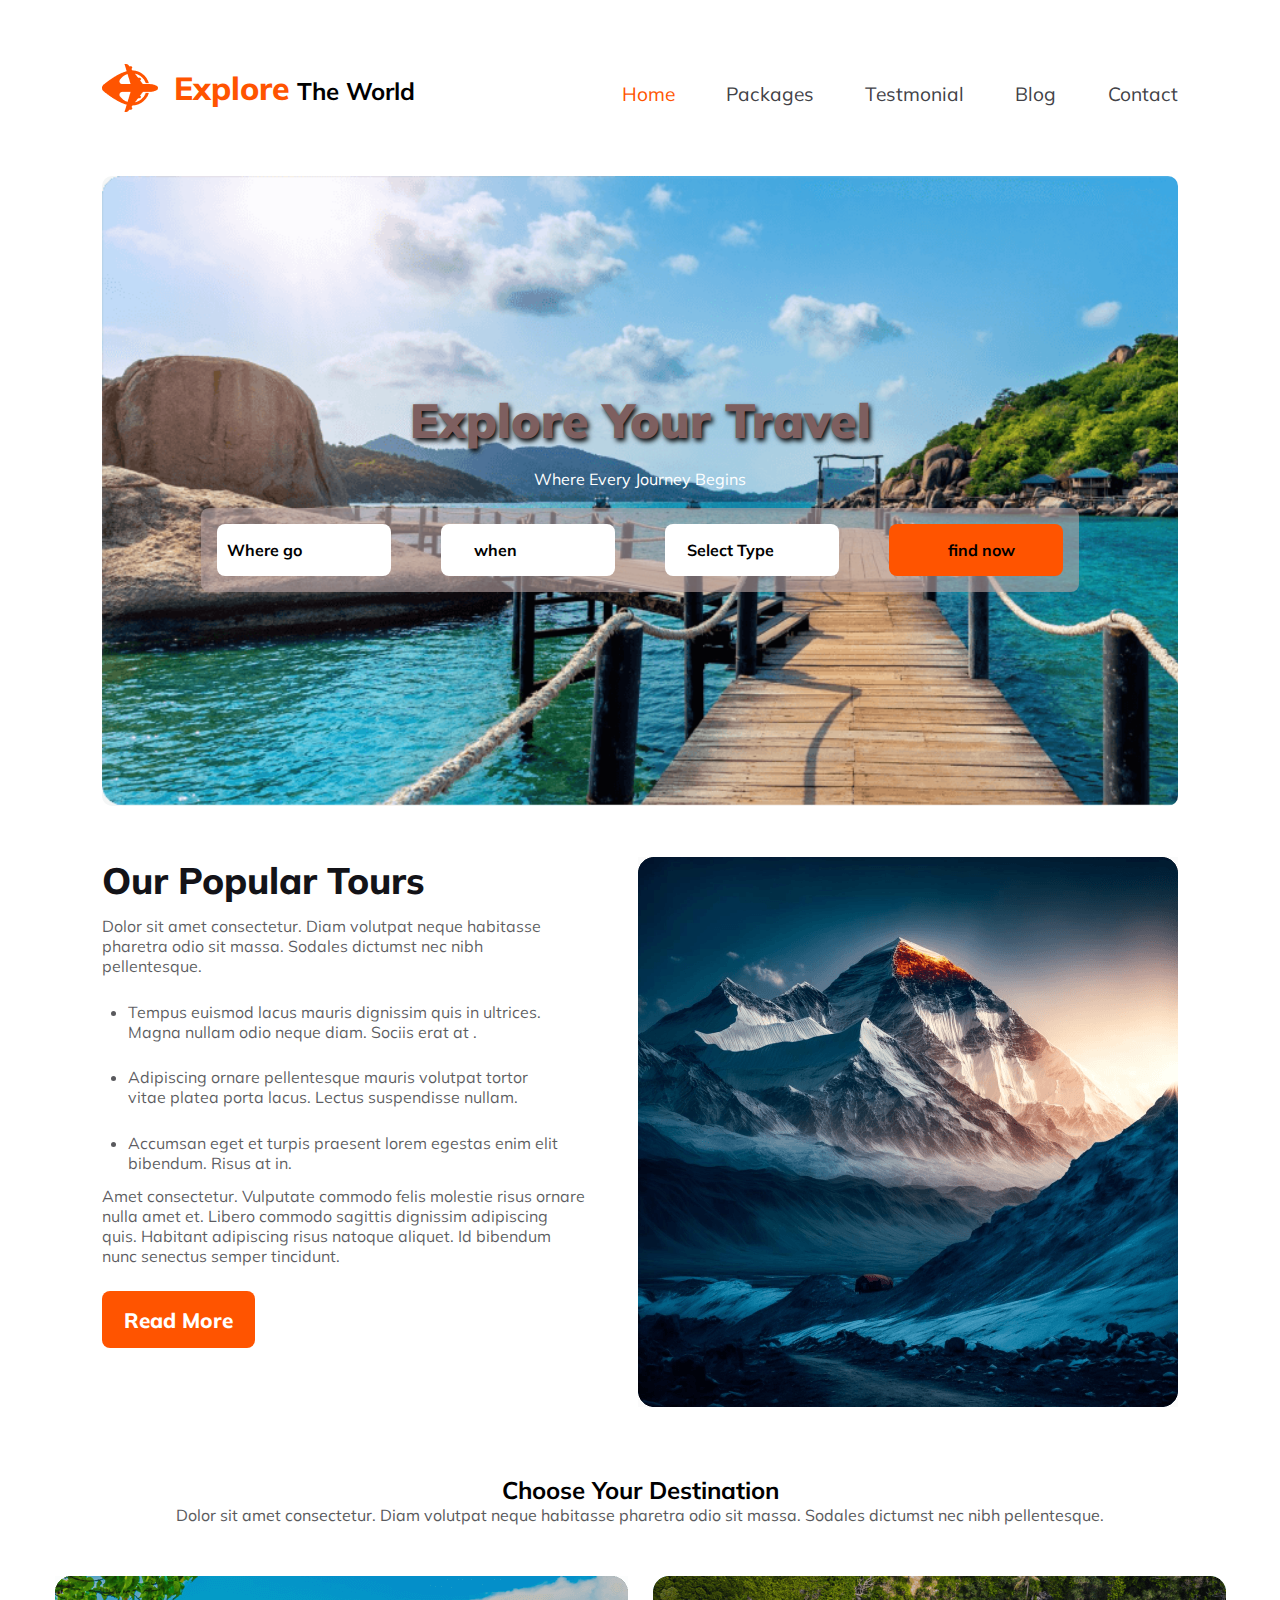
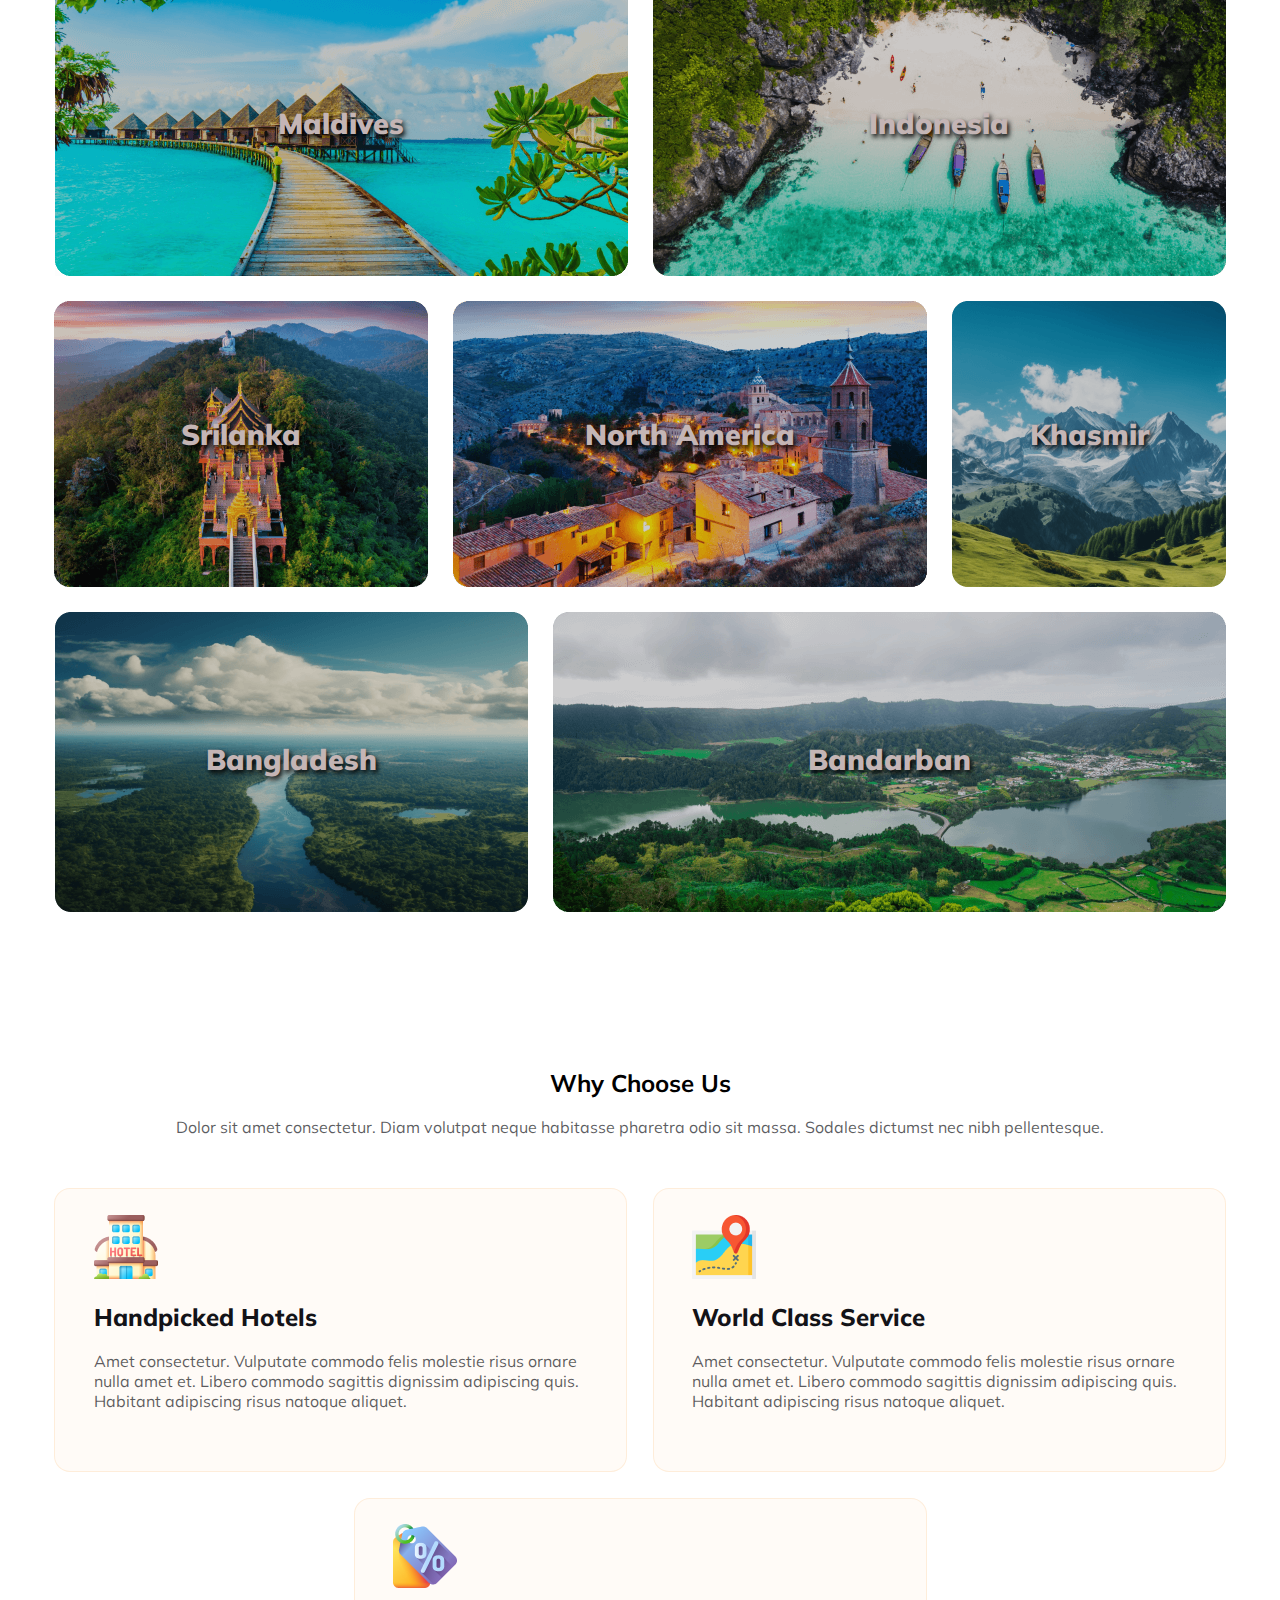
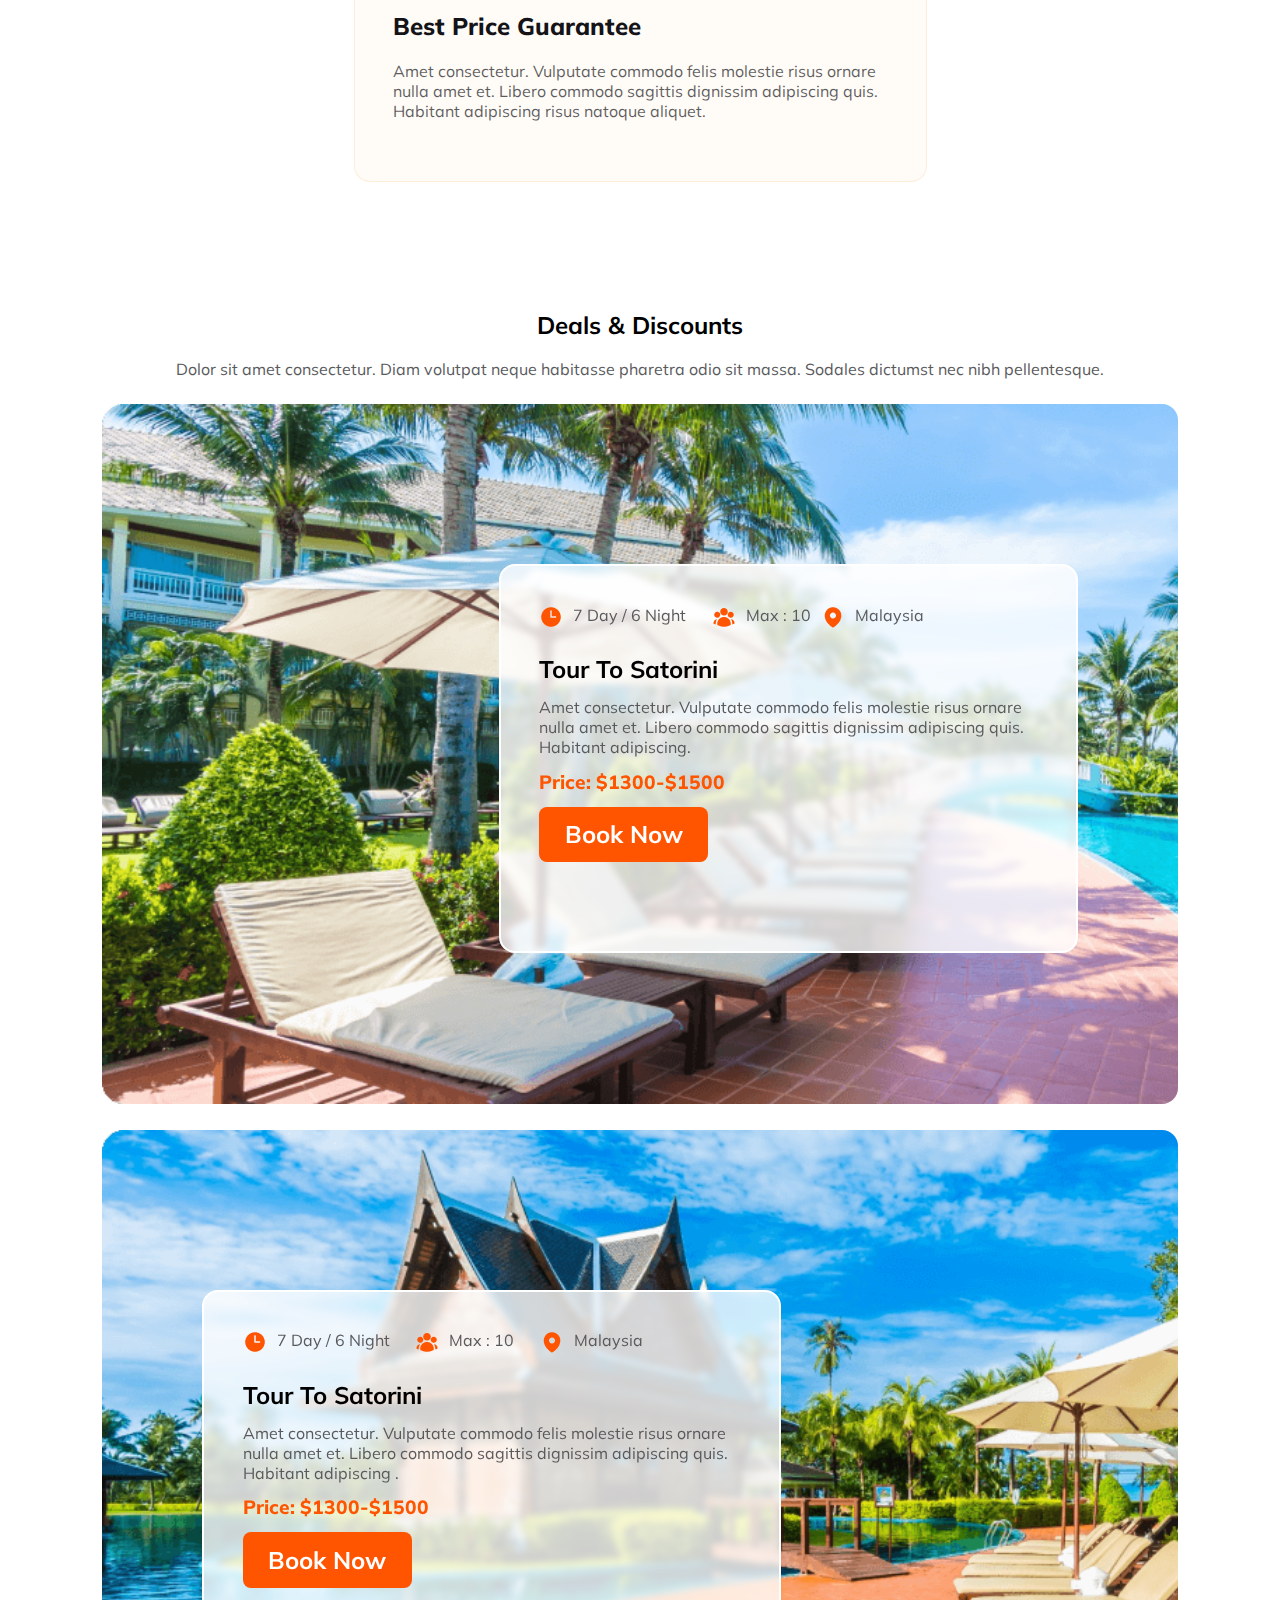
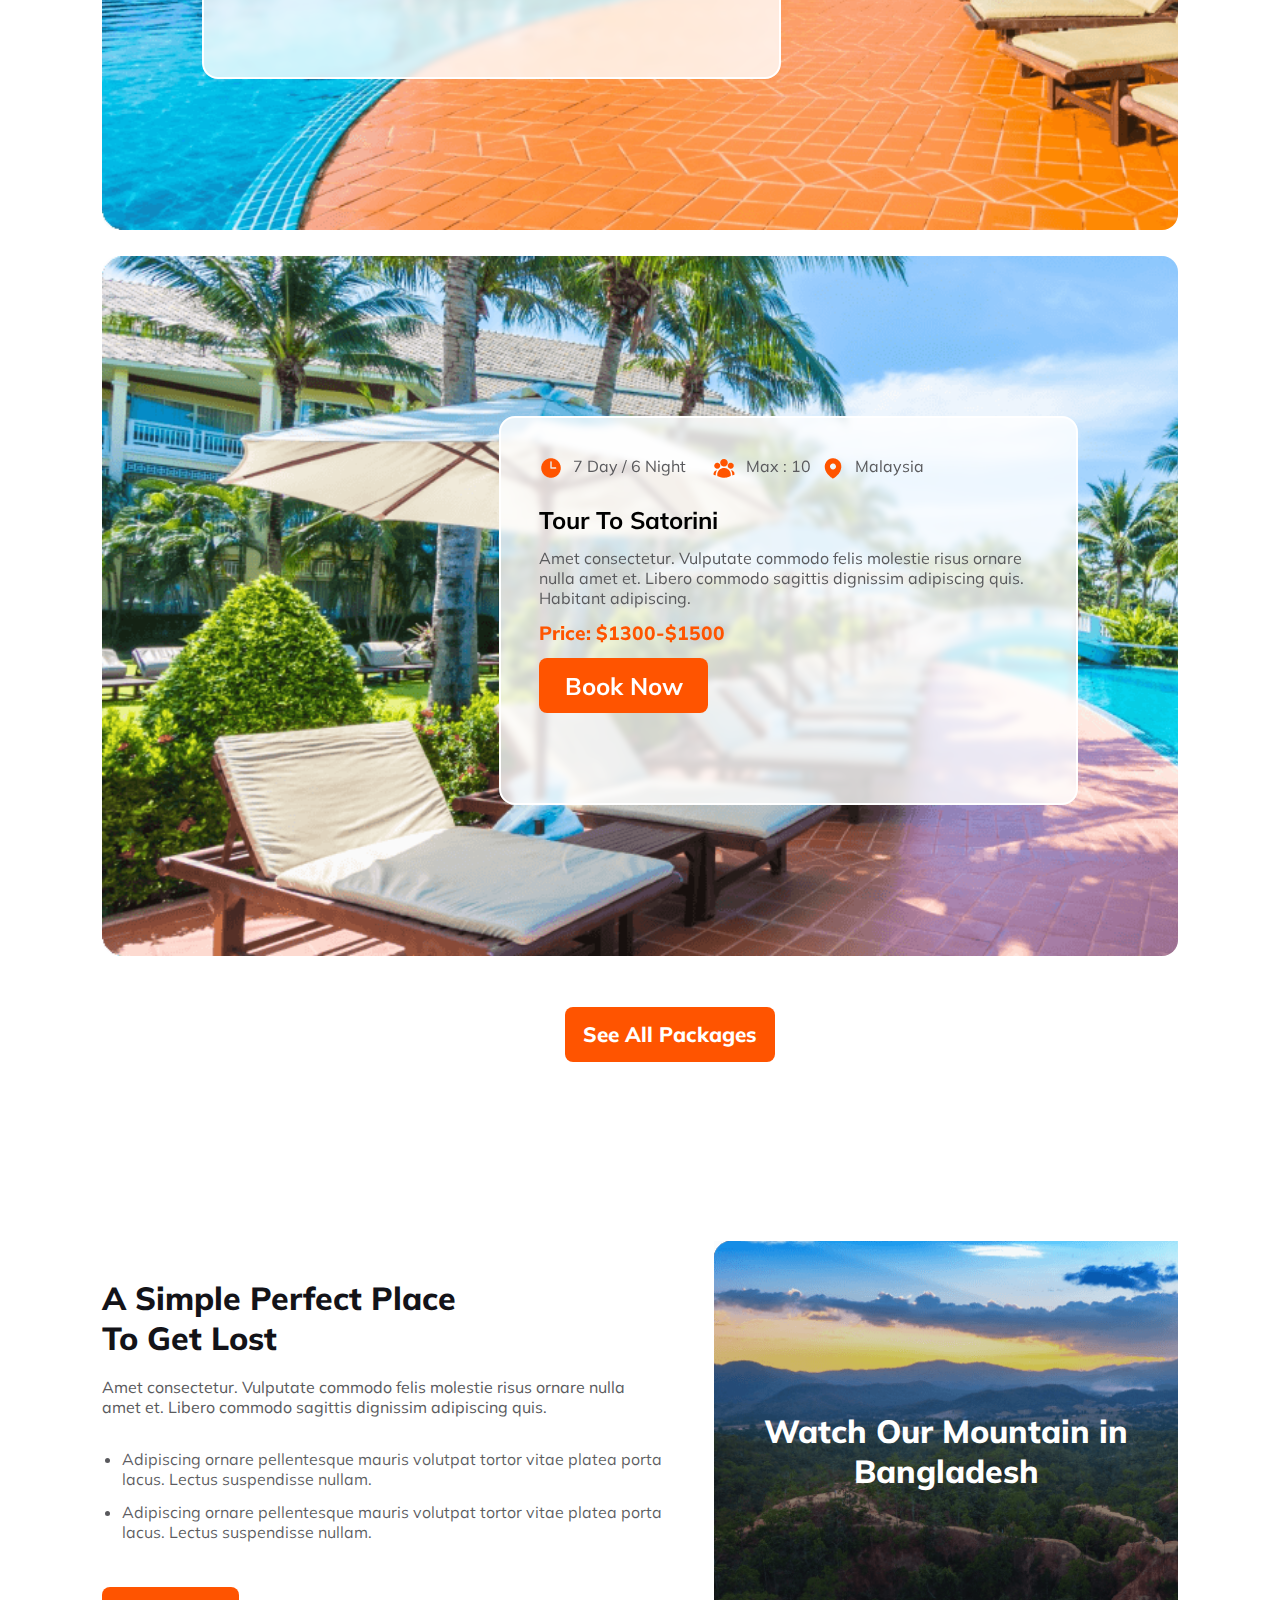
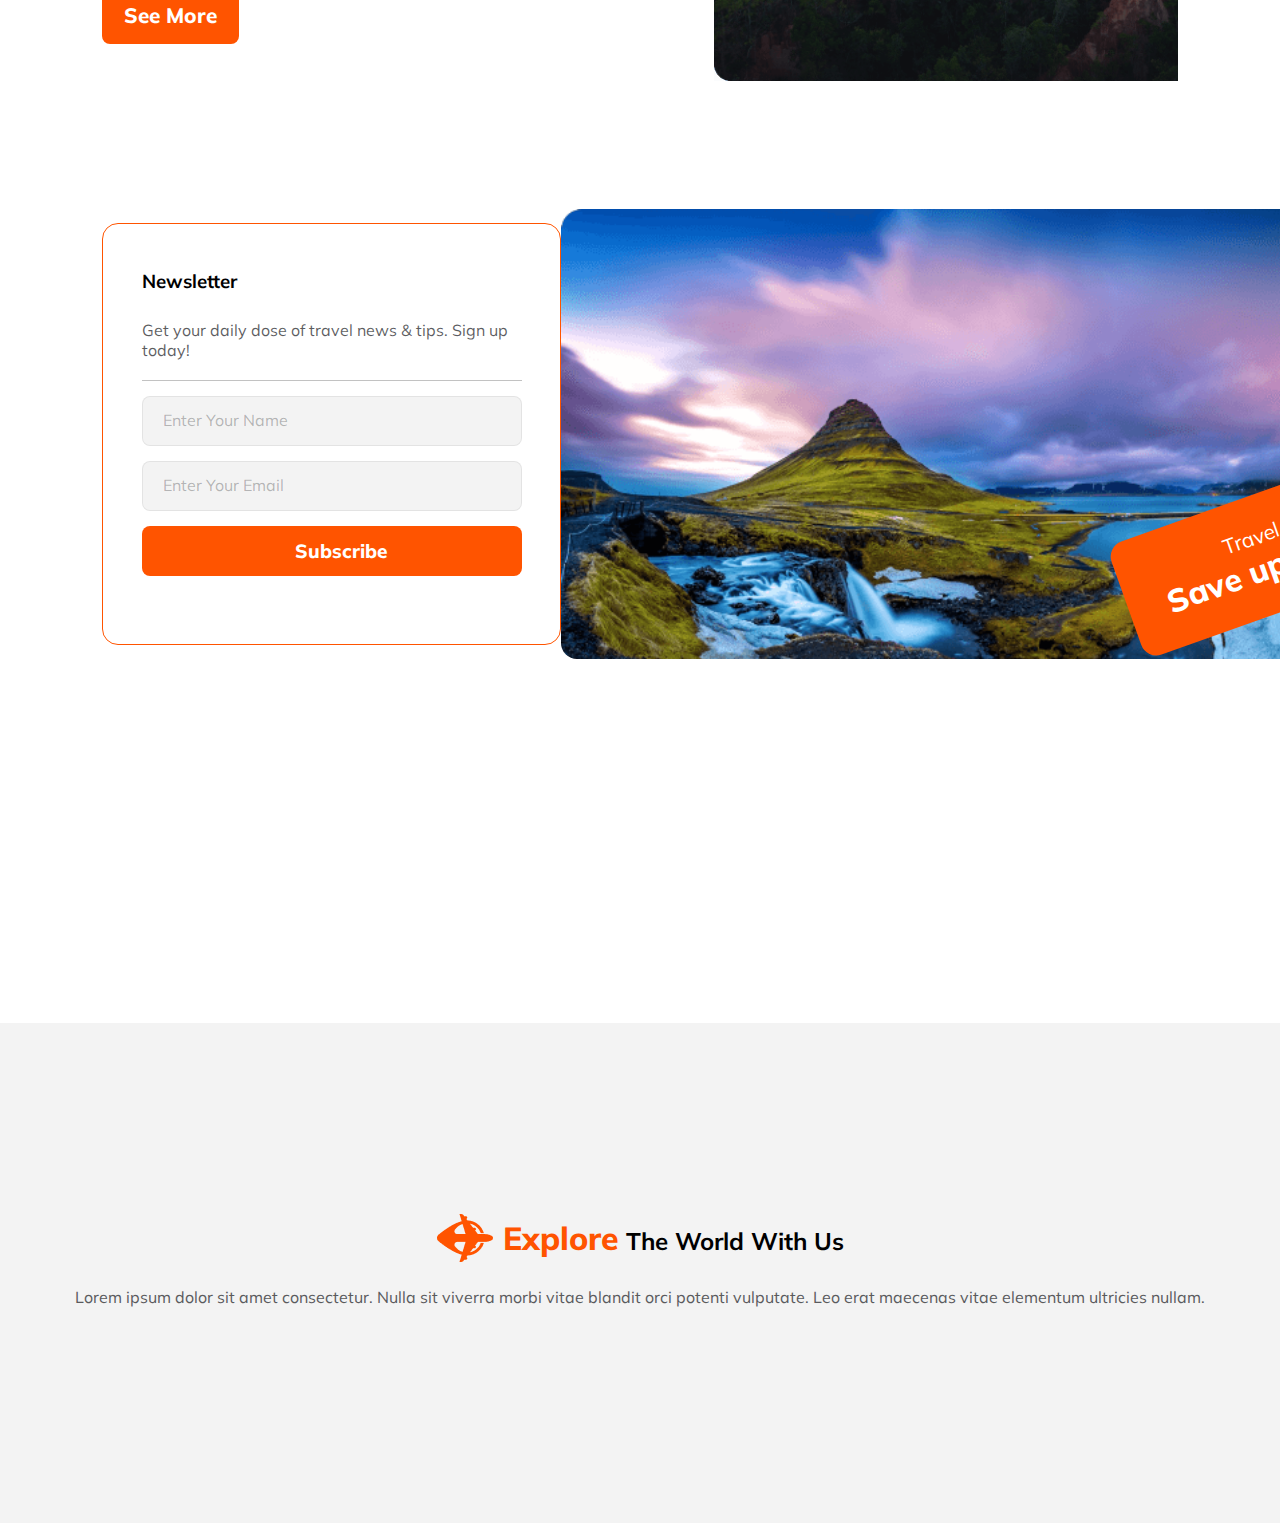
==== commit 4d3b8308: "section8-done" ====
--- a/index.html
+++ b/index.html
@@ -284,6 +284,28 @@
           </div>
         </div>
     </section>
+
+    <section class="section7">
+      <div class="my-creating-section">
+
+      </div>
+    </section>
+
+    <section class="section8">
+      <div class="section8-top">
+        <img src="Images/Group 40071 (2).png" alt="">
+        <h2> <span>Explore</span> The World With Us</h2>
+      </div>
+      <p>Lorem ipsum dolor sit amet consectetur. Nulla sit viverra morbi vitae blandit orci potenti vulputate. Leo erat maecenas vitae elementum ultricies nullam. </p>
+
+      <div class="social-link">
+        <i class="fa-brands fa-twitter"></i>
+        <i class="fa-brands fa-facebook"></i>
+        <i class="fa-brands fa-instagram"></i>
+        <i class="fa-brands fa-github"></i>
+      </div>
+      <!-- <img class="social2" src="Images/Social.jpg" alt=""> -->
+    </section>
   </main>
 
 
--- a/style.css
+++ b/style.css
@@ -483,15 +483,23 @@
   align-items: center; */
   padding: 2vw 3vw;
   padding-top: 3.5vw;
-
+ 
+
+ }
+
+ .section6 .section6-left h6 {
+  border-bottom: 1px solid rgba(0, 0, 0, 0.24);
+  padding-bottom: 20px;
  }
 
  .section6 input {
   width: 380px;
   height: 50px;
   flex-shrink: 0;
-  border: 1px solid rgba(0, 0, 0, 0.212);
+  border: 1px solid rgba(0, 0, 0, 0.062);
   padding-left: 20px;
+  border-radius: 8px;
+  background: rgba(19, 19, 24, 0.05);
 
  }
 
@@ -562,7 +570,55 @@
 
  }
 
-
+ /* section 7 and this is my creating section */
+
+
+  .section7 {
+    width: 100%;
+  }
+
+  .section7 .my-creating-section {
+    height: 300px;
+    width: 300px;
+    background-image: ;
+    background-repeat: no-repeat;
+    background-size: cover;
+  }
+
+
+
+  /* section 8 related styles */
+
+
+  .section8 {
+    width: 100%;
+    height: 500px;
+    background: rgba(19, 19, 24, 0.05);
+    display: flex;
+    flex-direction: column;
+    align-items: center;
+    justify-content: center;
+    gap: 25px;
+  }
+
+  .section8 .section8-top {
+    display: flex;
+    gap: 10px;
+    align-items: center;
+  }
+
+  .section8 .social-link {
+    display: flex;
+    align-items: center;
+    font-size: 2rem;
+    gap: 27px;
+  }
+
+  .section8 span {
+    color: #FF5400;
+    font-size: 2rem;
+    font-weight: 800;
+  }
 
 /* responsive deginn for mobile devices */
 
@@ -810,7 +866,7 @@
 
   .section6 .section6-left {
     width: 335px;
-    height: 330px;
+    height: 360px;
     flex-shrink: 0;
     gap: 30px;
     padding: 10vw 0 4vw 5vw;
@@ -843,4 +899,13 @@
     font-size: .8rem;
   }
 
+  /* section6 related responsive */
+
+
+
+
+  /* section8 related responsive */
+
+
+
 }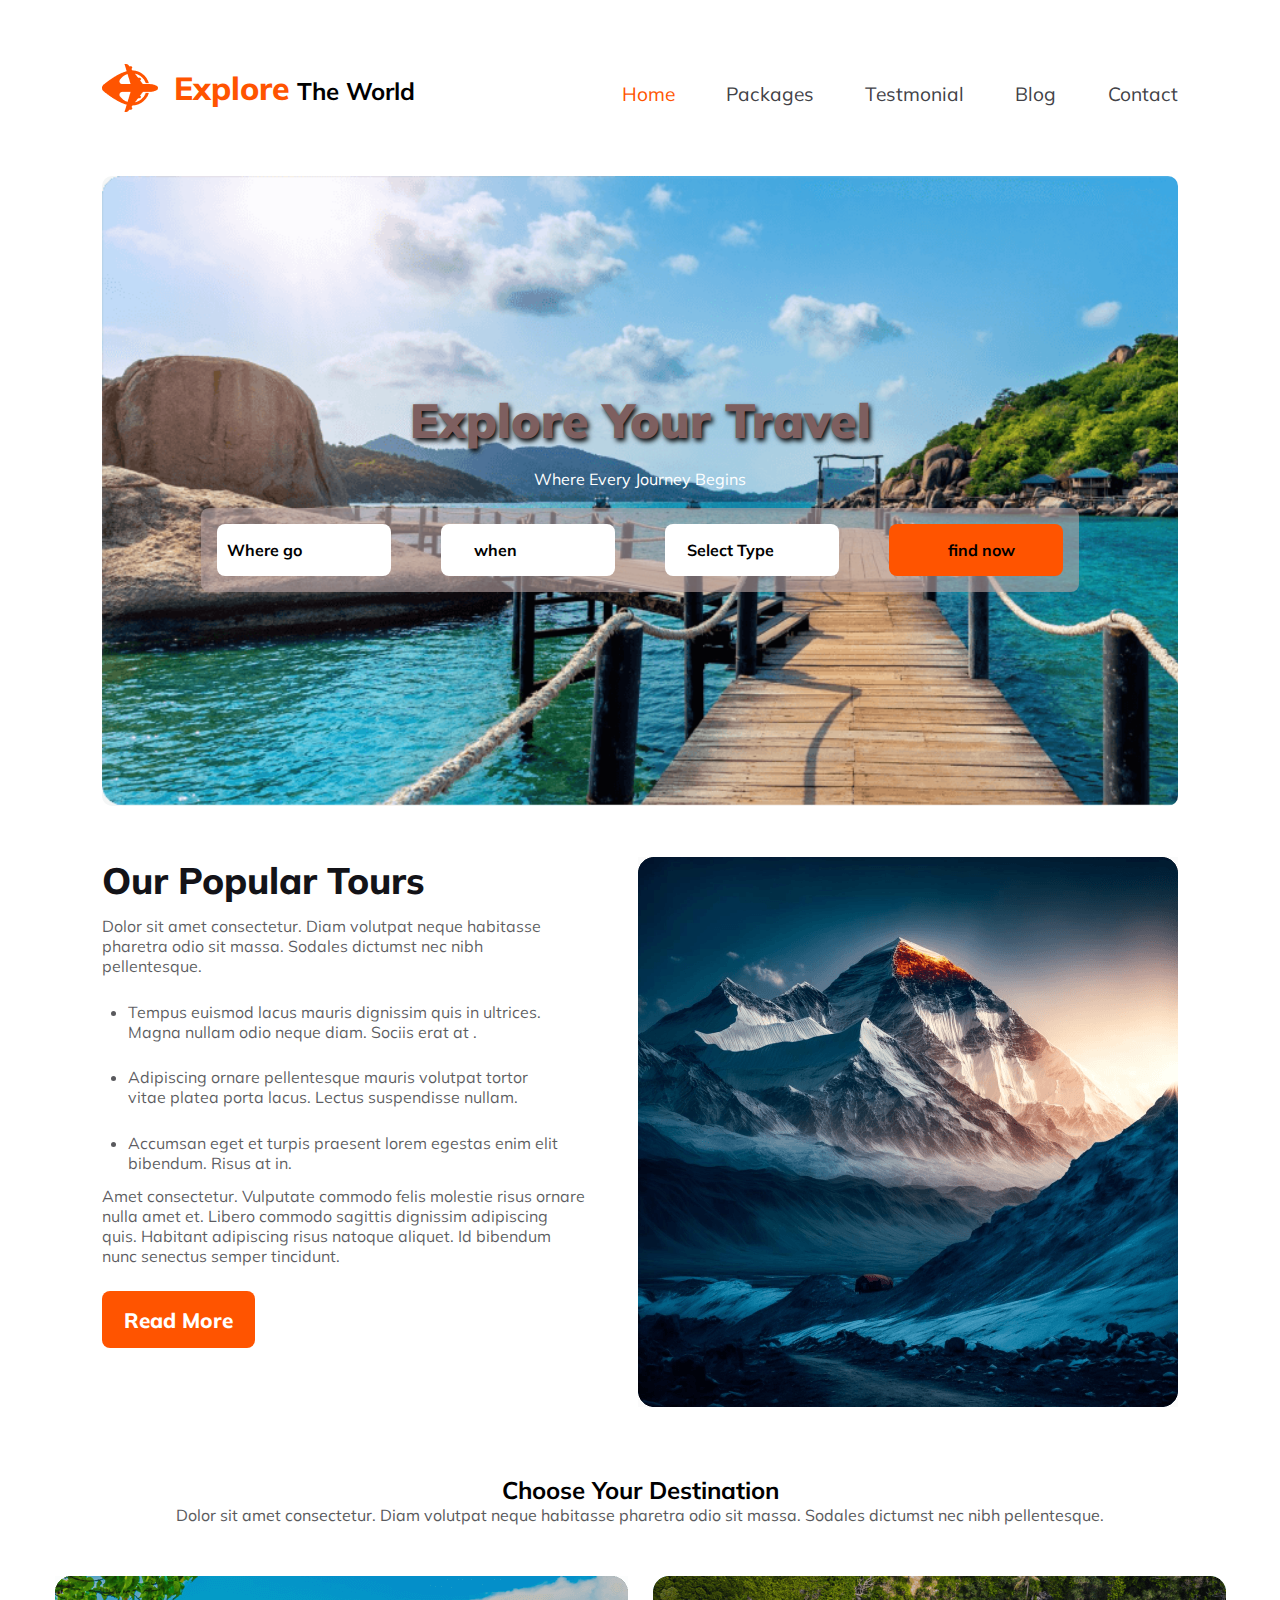
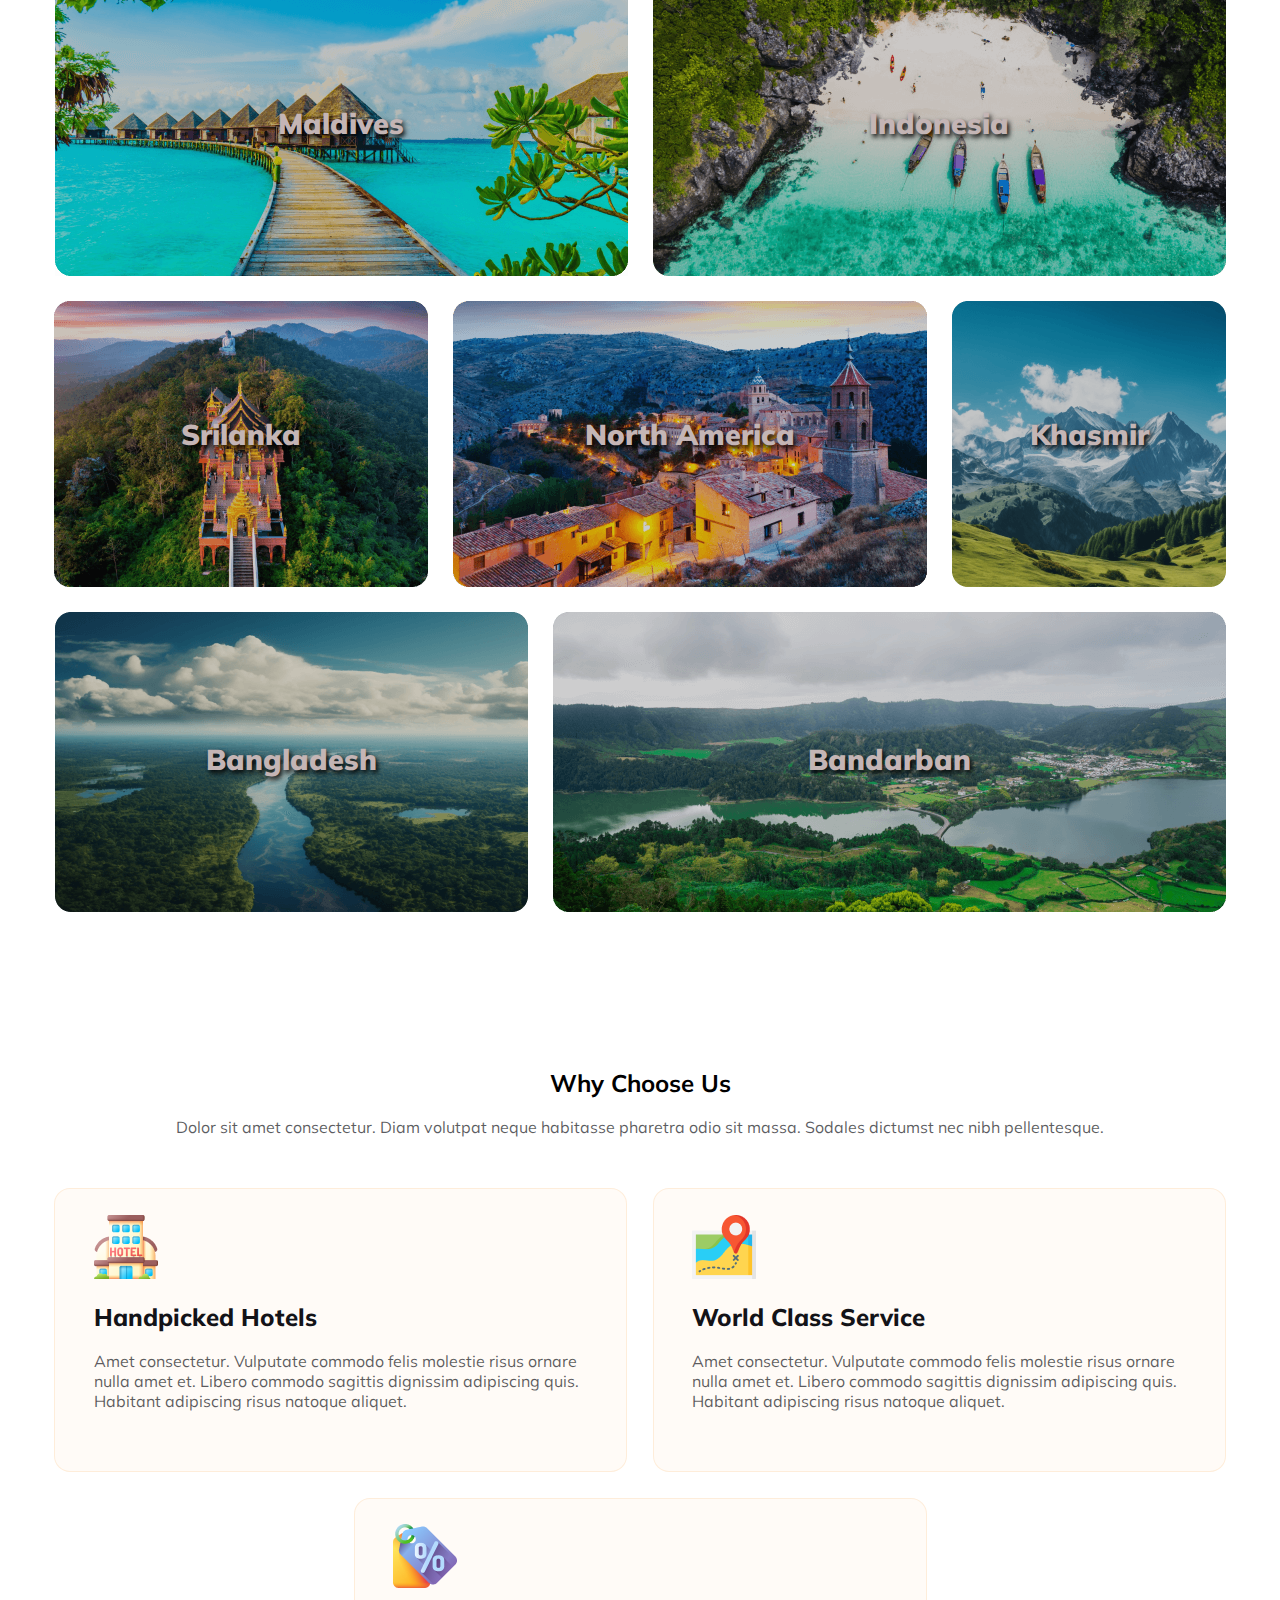
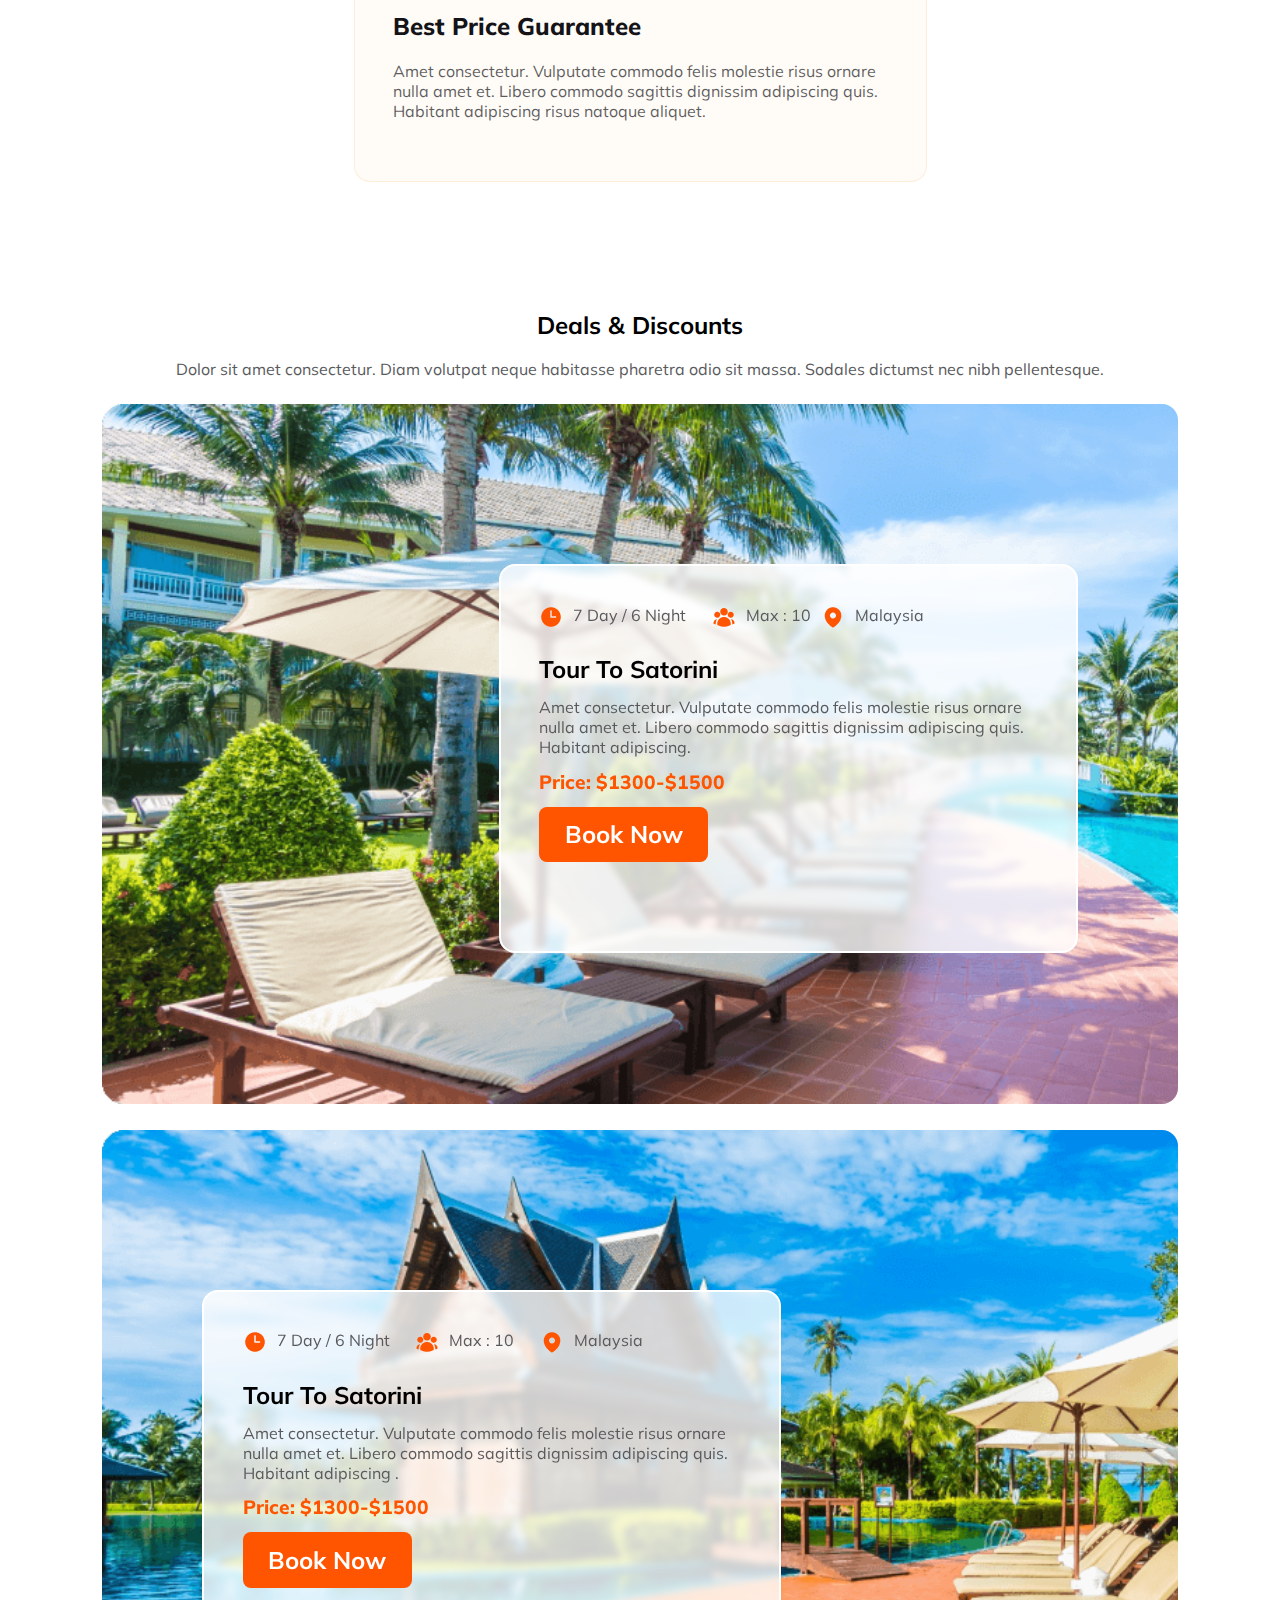
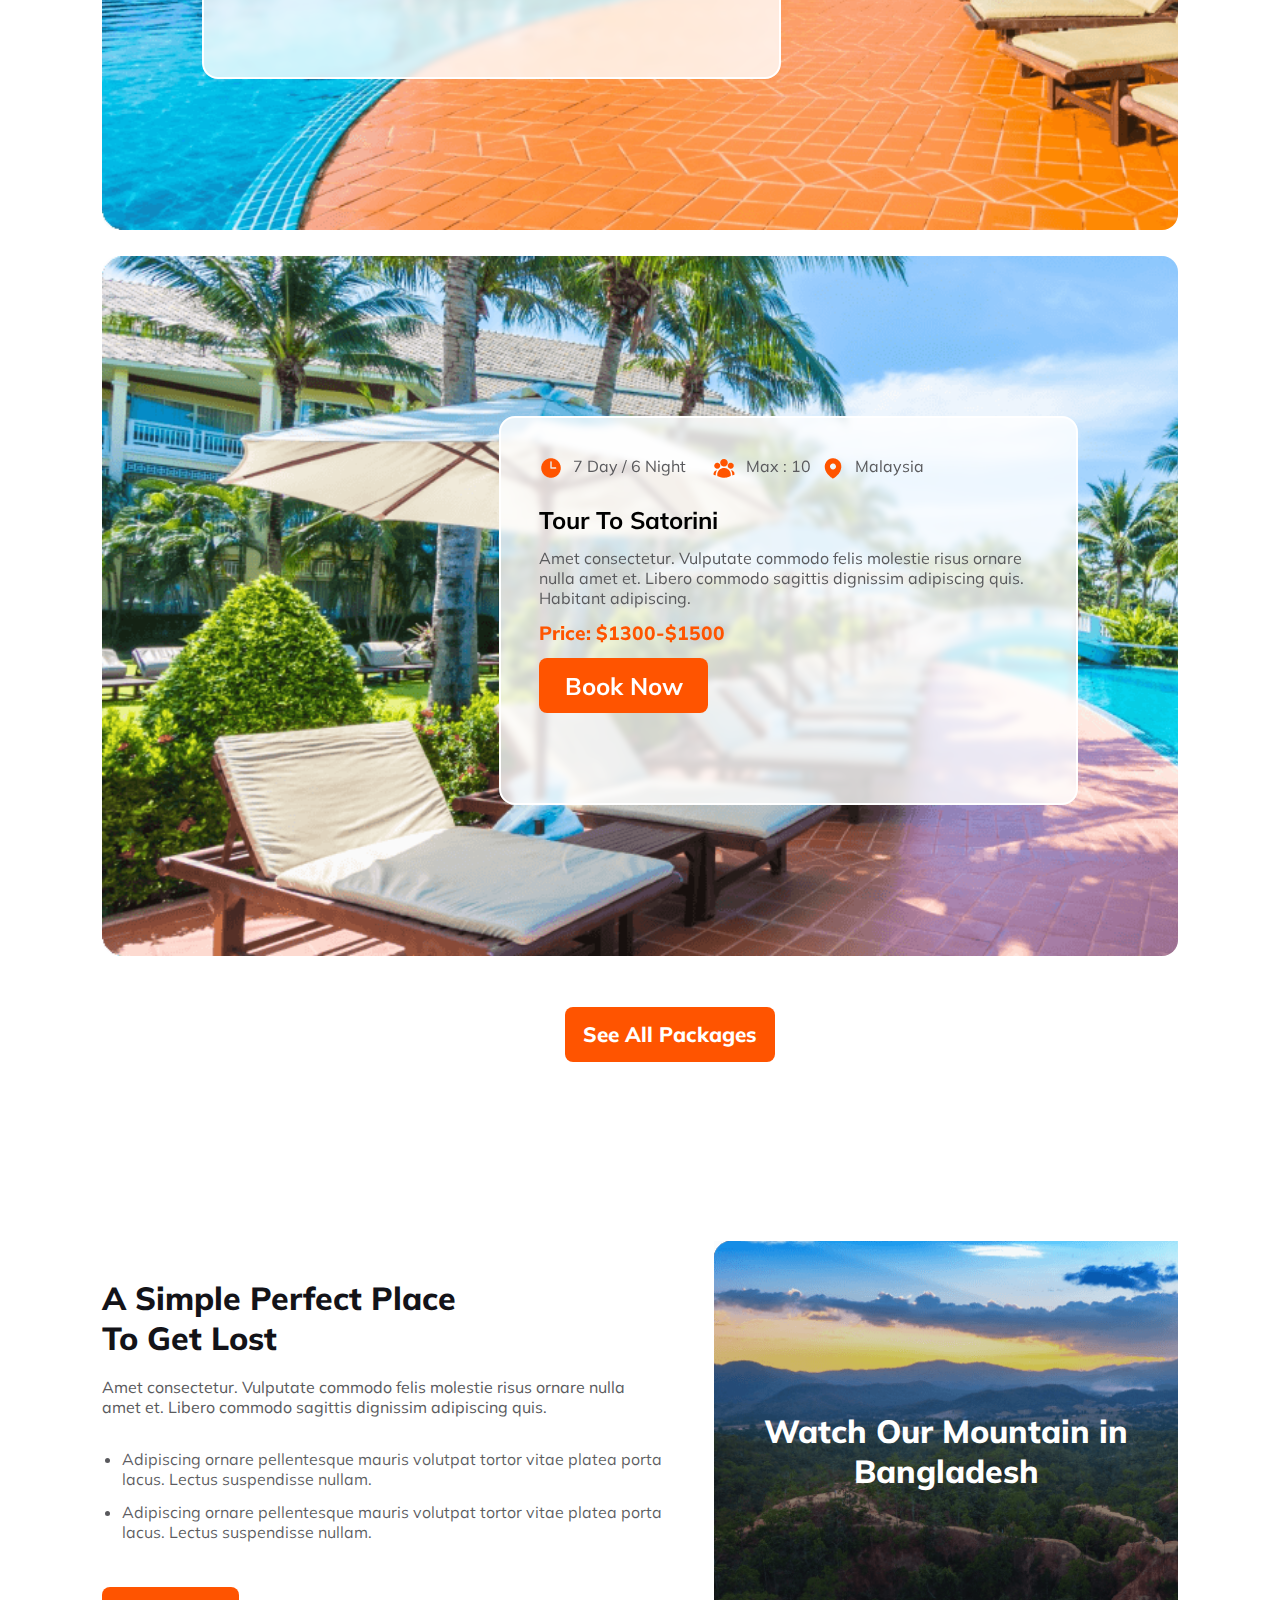
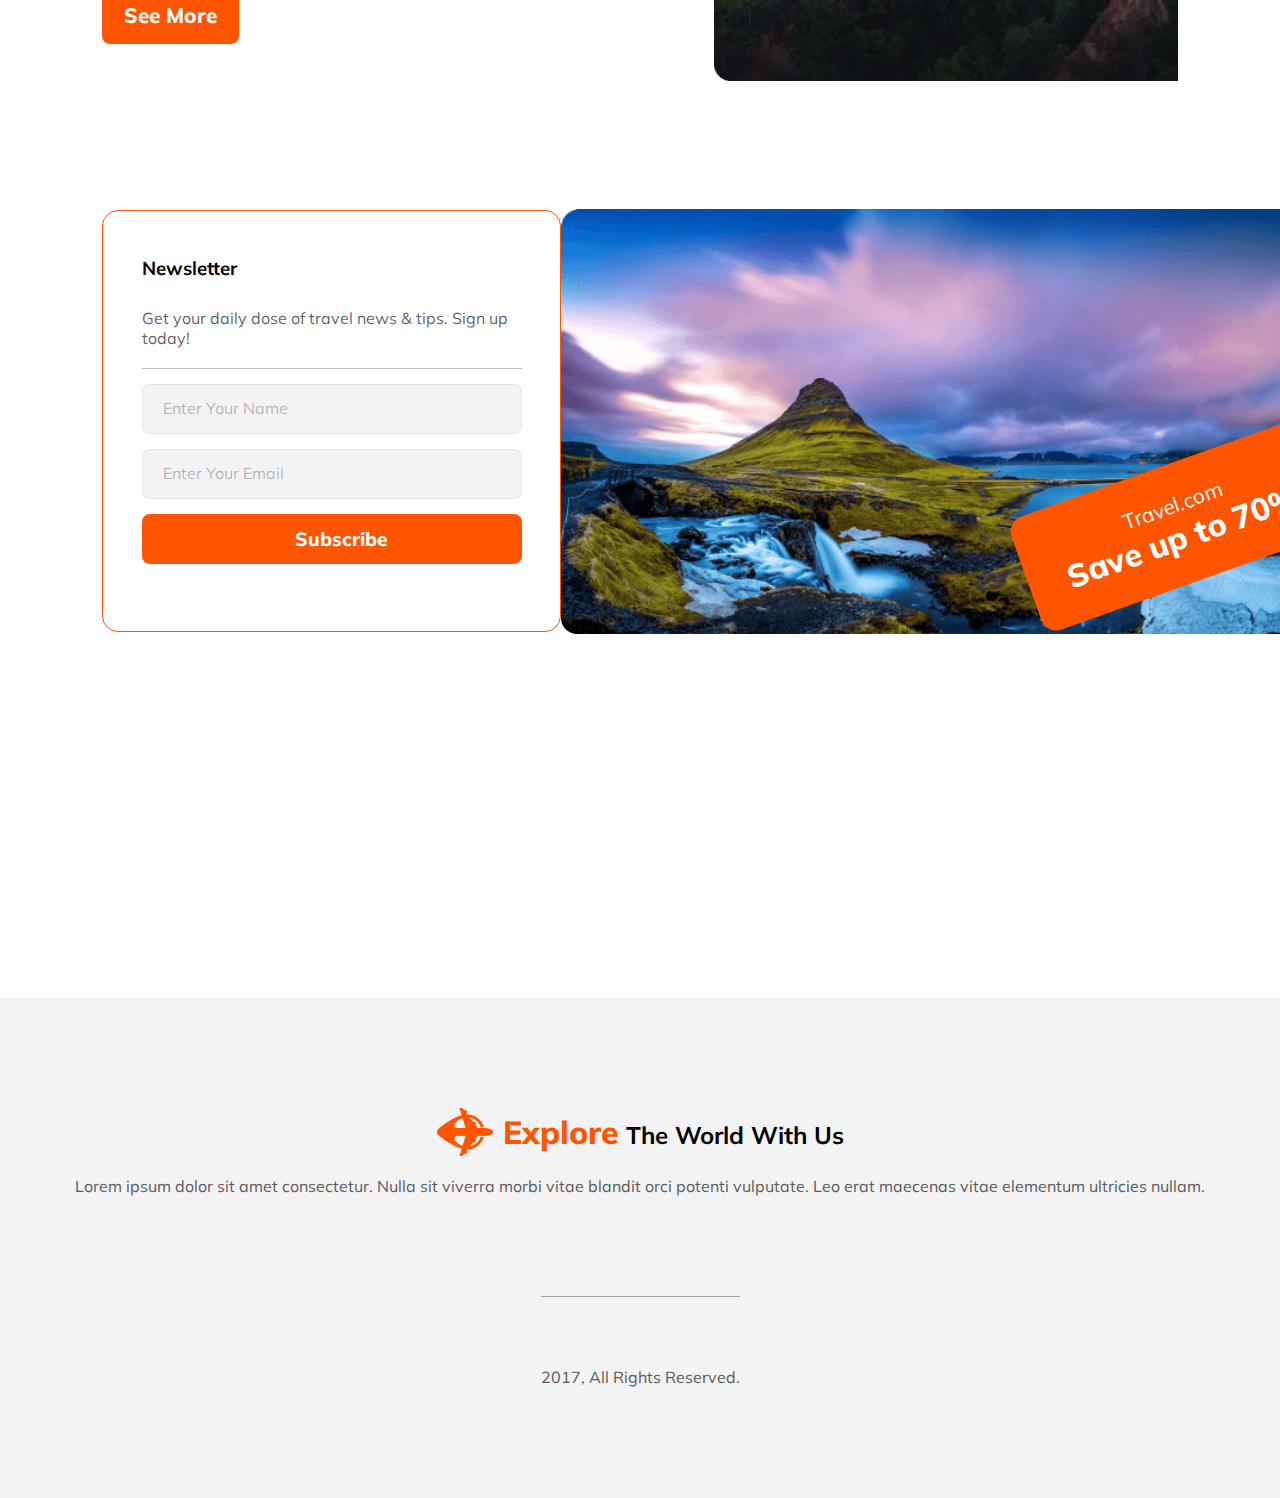
==== commit ac881ecf: "section8 responsive done" ====
--- a/index.html
+++ b/index.html
@@ -291,6 +291,12 @@
       </div>
     </section>
 
+
+  </main>
+
+
+
+  <footer>
     <section class="section8">
       <div class="section8-top">
         <img src="Images/Group 40071 (2).png" alt="">
@@ -304,12 +310,12 @@
         <i class="fa-brands fa-instagram"></i>
         <i class="fa-brands fa-github"></i>
       </div>
+
+
+      <p class="copyright">2017, All Rights Reserved.</p>
+
       <!-- <img class="social2" src="Images/Social.jpg" alt=""> -->
     </section>
-  </main>
-
-
-
-  <footer></footer>
+  </footer>
 </body>
 </html>--- a/style.css
+++ b/style.css
@@ -6,6 +6,10 @@
   box-sizing: border-box;
   font-family: 'Mulish', sans-serif;
 
+}
+
+* ::selection {
+  background-color: rgba(134, 129, 129, 0.568);
 }
 
 P {
@@ -526,8 +530,8 @@
   background-image: url("Images/Rectangle\ 8\ \(1\).png");
   background-repeat: no-repeat;
   background-size: cover;
-  height: 450px;
-  width: 900px;
+  height: 425px;
+  width: 800px;
   flex-shrink: 0;
   border-radius: 16px;
   display: flex;
@@ -590,7 +594,7 @@
   /* section 8 related styles */
 
 
-  .section8 {
+  footer {
     width: 100%;
     height: 500px;
     background: rgba(19, 19, 24, 0.05);
@@ -601,6 +605,14 @@
     gap: 25px;
   }
 
+  .section8 {
+    display: flex;
+    flex-direction: column;
+    align-items: center;
+    justify-content: center;
+    gap: 20px;
+  }
+
   .section8 .section8-top {
     display: flex;
     gap: 10px;
@@ -612,13 +624,27 @@
     align-items: center;
     font-size: 2rem;
     gap: 27px;
-  }
+    /* border-bottom: 1px solid black; */
+  }
+
+
 
   .section8 span {
     color: #FF5400;
     font-size: 2rem;
     font-weight: 800;
   }
+
+  .copyright {
+    margin: 0 auto;
+    margin-top: 60px;
+    padding-top: 70px; 
+    border-top: 1px solid rgba(0, 0, 0, 0.329);
+    display: block;
+
+  }
+  
+
 
 /* responsive deginn for mobile devices */
 
@@ -906,6 +932,15 @@
 
   /* section8 related responsive */
 
+  .section8 {
+    width: 80%;
+    display: flex;
+    flex-direction: column;
+    align-items: center;
+    justify-content: center;
+    gap: 20px;
+  }
+  
 
 
 }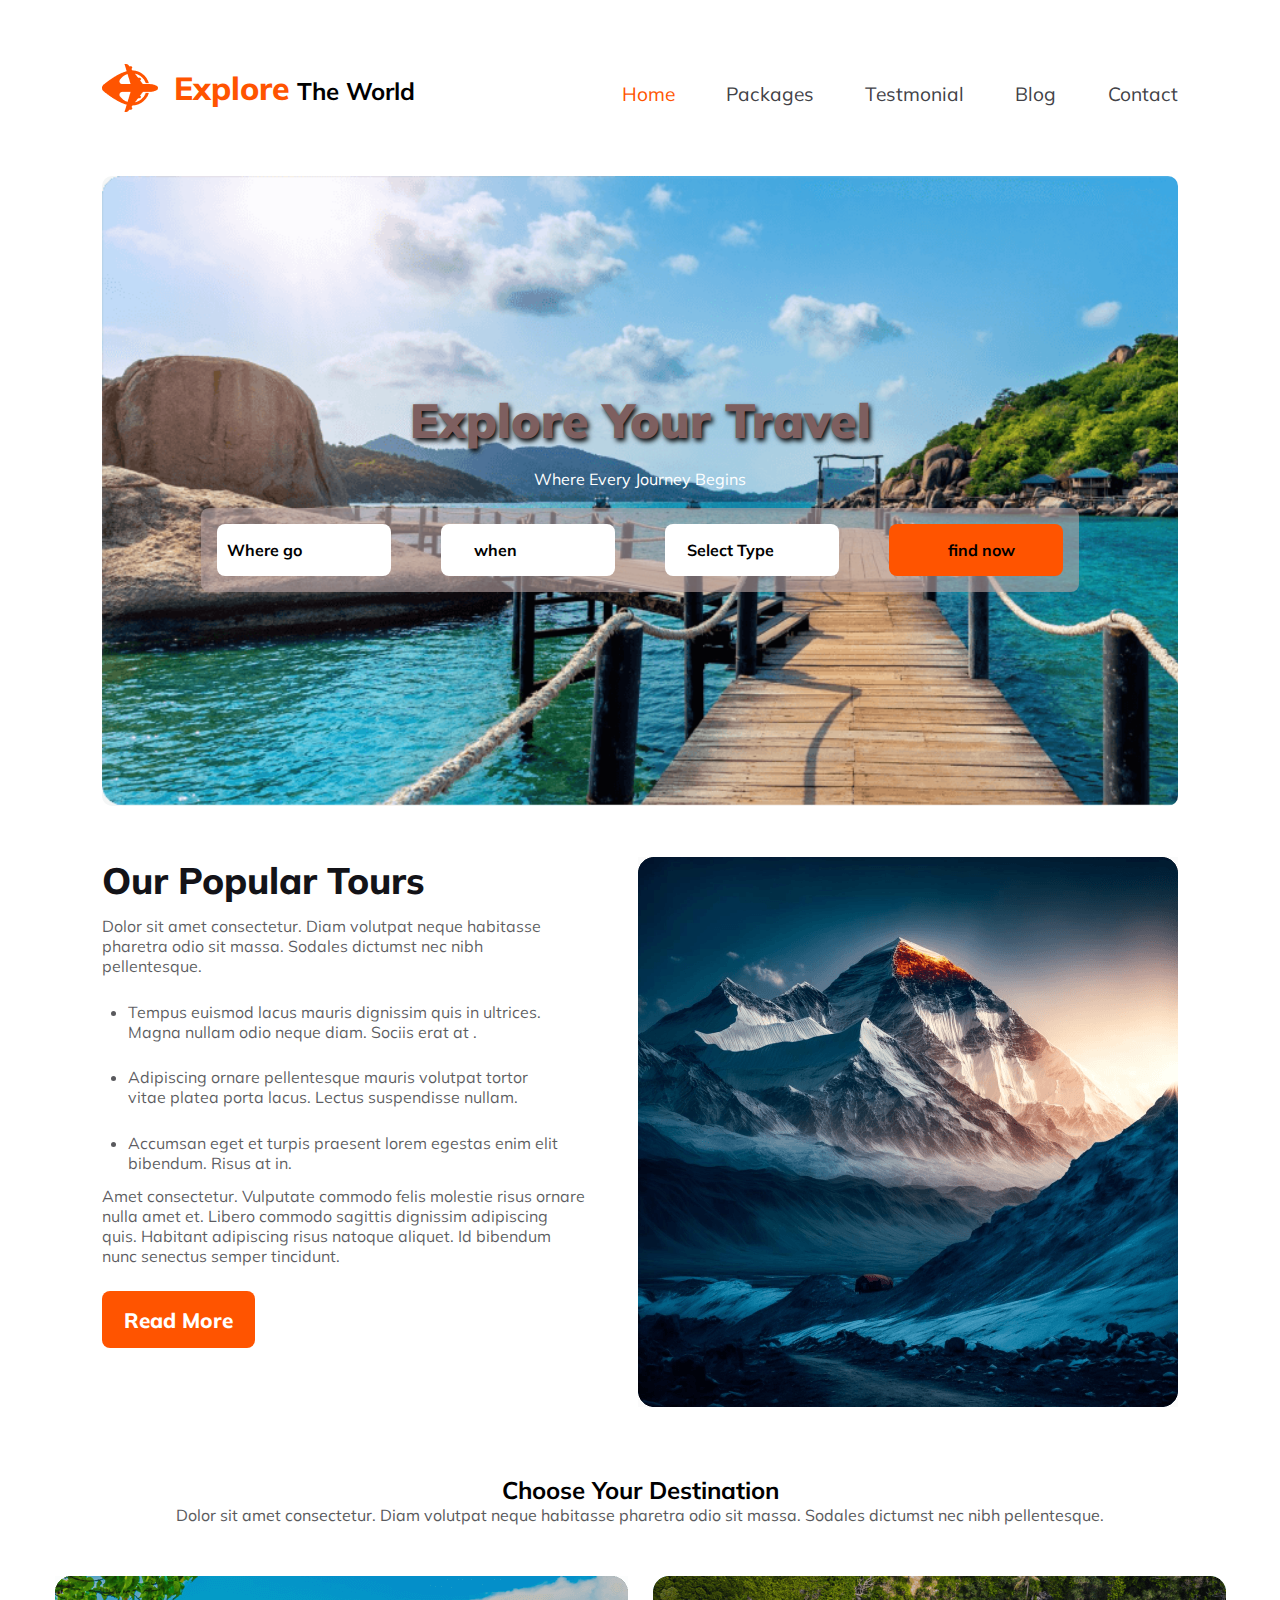
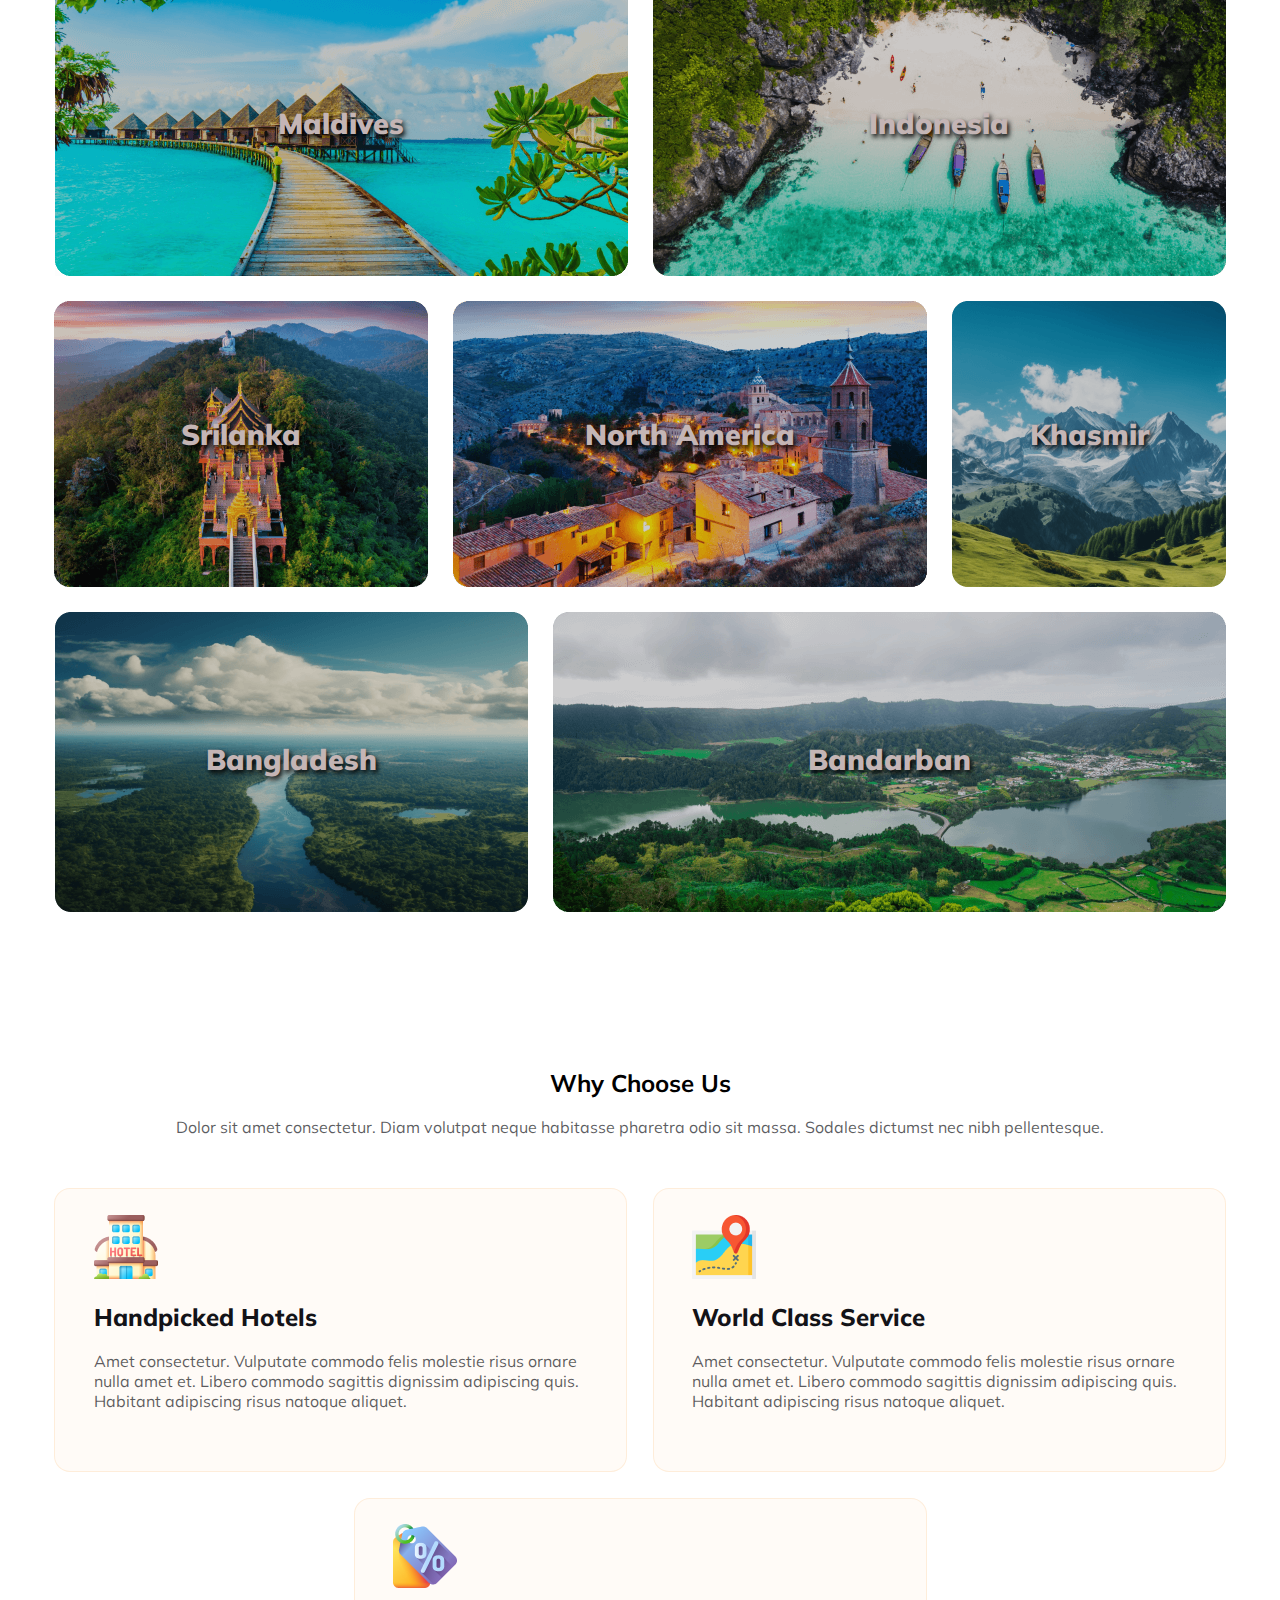
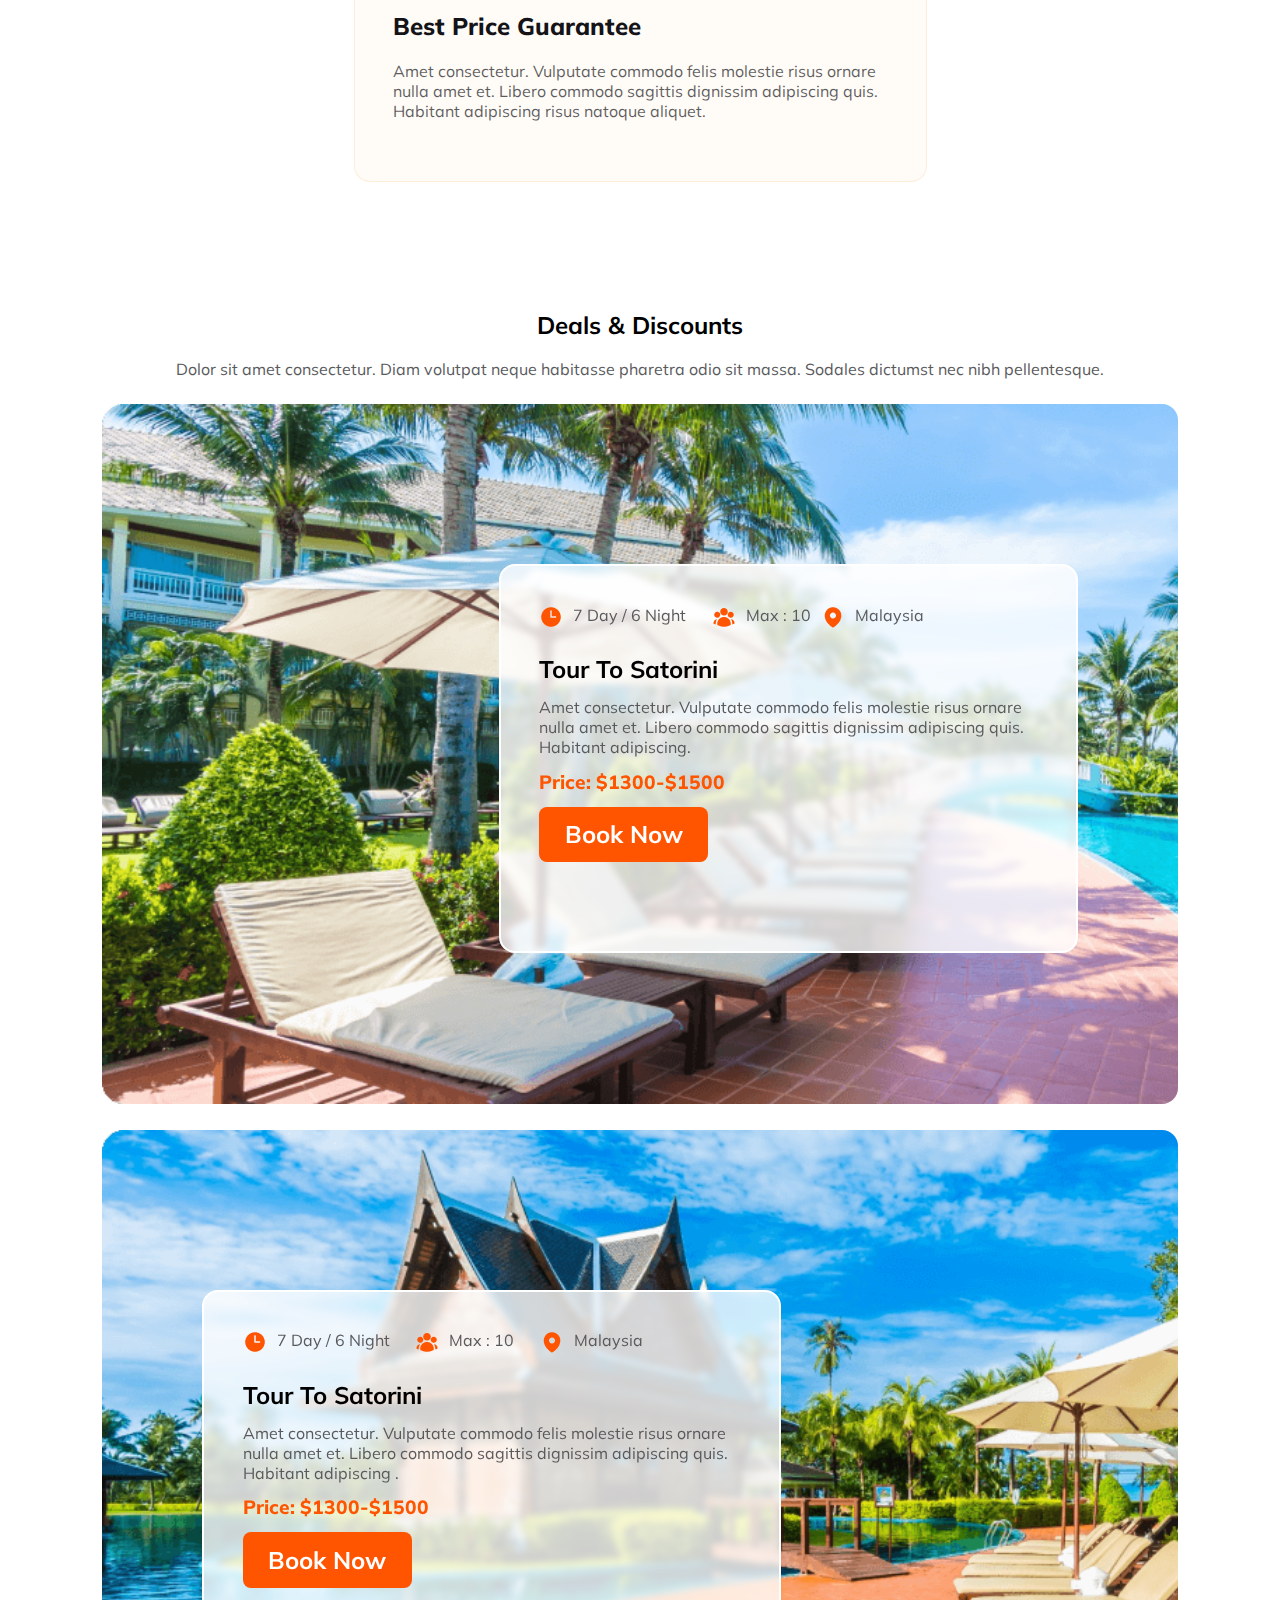
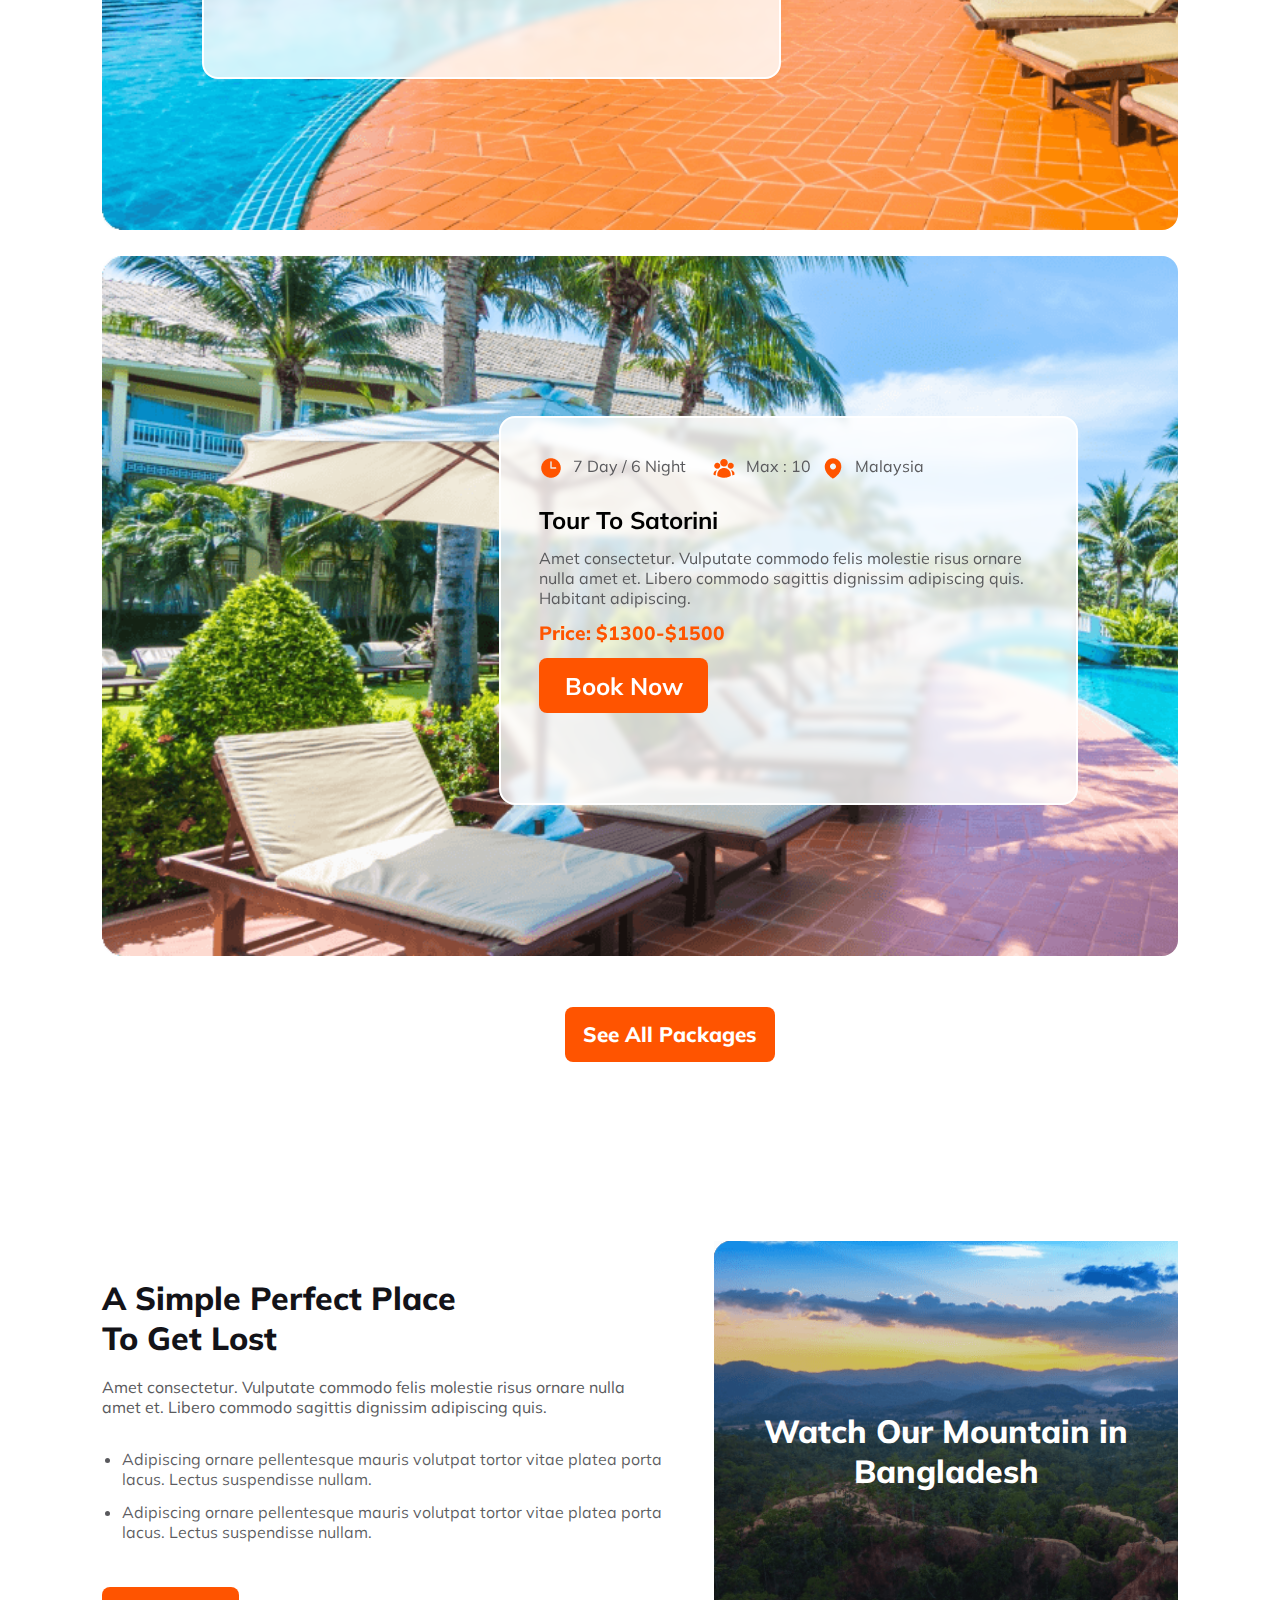
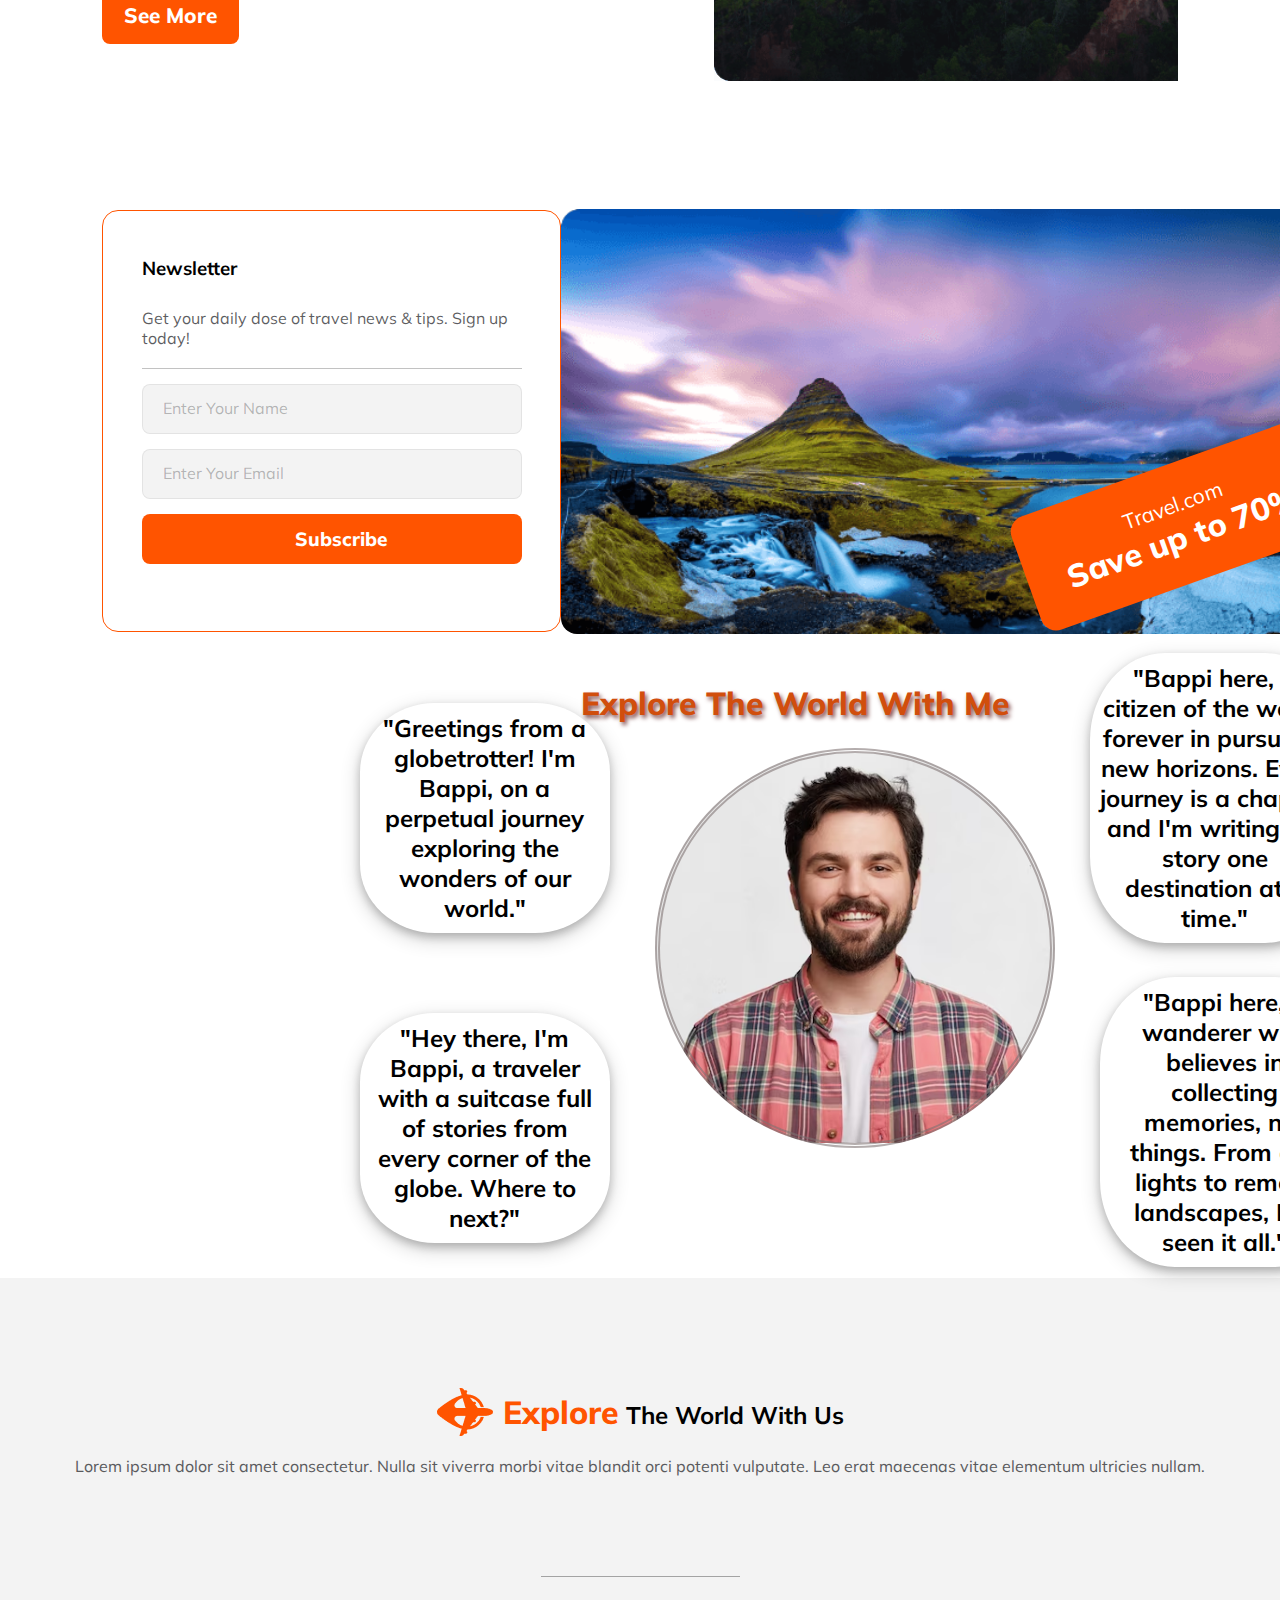
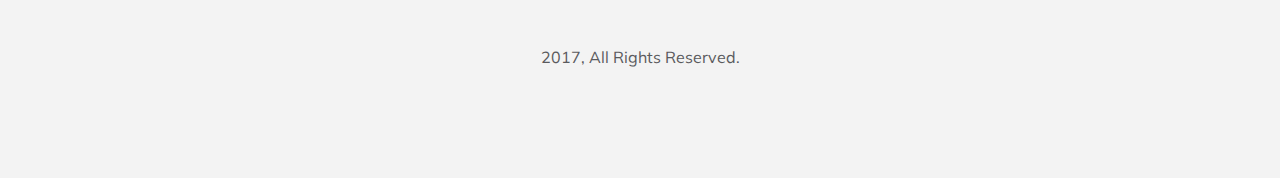
==== commit 8d3a57a3: "my creataing section done" ====
--- a/index.html
+++ b/index.html
@@ -265,7 +265,6 @@
         </div>
 
       
-
       </div>
     </section>
 
@@ -286,8 +285,51 @@
     </section>
 
     <section class="section7">
+      <h1>Explore The World With Me</h1>
       <div class="my-creating-section">
 
+      <div class="section7-card">
+        <h2>"Greetings from a globetrotter! I'm Bappi, on a perpetual journey exploring the wonders of our world."</h2>
+
+      </div>
+
+      <div class="section7-card section7-card2">
+        <h2>"Hey there, I'm Bappi, a traveler with a suitcase full of stories from every corner of the globe. Where to next?"</h2>
+
+      </div>
+
+      <div class="section7-card section7-card3">
+        <h2>"Bappi here, a wanderer who believes in collecting memories, not things. From city lights to remote landscapes, I've seen it all."</h2>
+
+      </div>
+
+      <div class="section7-card section7-card4">
+        <h2>"Bappi here, a citizen of the world, forever in pursuit of new horizons. Every journey is a chapter, and I'm writing my story one destination at a time."</h2>
+
+      </div>
+      </div>
+
+      <div class="flex">
+        
+        <div  id="flex2">
+          <h2>"Greetings from a globetrotter! I'm Bappi, on a perpetual journey exploring the wonders of our world."</h2>
+  
+        </div>
+  
+        <div id="flex2">
+          <h2>"Hey there, I'm Bappi, a traveler with a suitcase full of stories from every corner of the globe. Where to next?"</h2>
+  
+        </div>
+  
+        <div id="flex2">
+          <h2>"Bappi here, a wanderer who believes in collecting memories, not things. From city lights to remote landscapes, I've seen it all."</h2>
+  
+        </div>
+  
+        <div id="flex2">
+          <h2>"Bappi here, a citizen of the world, forever in pursuit of new horizons. Every journey is a chapter, and I'm writing my story one destination at a time."</h2>
+  
+        </div>
       </div>
     </section>
 
--- a/style.css
+++ b/style.css
@@ -579,14 +579,69 @@
 
   .section7 {
     width: 100%;
+    display: flex;
+    align-items: center;
+    justify-content: center;
+    margin-bottom: 130px;
+    margin-top: 50px;
   }
 
   .section7 .my-creating-section {
-    height: 300px;
-    width: 300px;
-    background-image: ;
+    height: 400px;
+    width: 400px;
+    background-image: url("Images/young-bearded-man-with-striped-shirt_273609-5677.avif");
     background-repeat: no-repeat;
     background-size: cover;
+    background-position: center;
+    border-radius: 50%;
+    /* padding: 10vw; */
+    border: 5px double rgba(126, 114, 114, 0.582);
+  }
+
+  .section7 > h1 {
+    position: relative;
+    font-weight: 800;
+    top: -245px;
+    left: 355px;
+    color: #d14e0d;
+    text-shadow: 2px 3px 4px rgb(133, 82, 82);
+  }
+
+  .section7-card {
+    width: 250px;
+    box-shadow: 0 4px 8px 0 rgba(0, 0, 0, 0.2), 0 6px 20px 0 rgba(0, 0, 0, 0.19);
+    text-align: center;;
+    /* box-shadow: 2px 3px 4px 4px rgb(206, 199, 199); */
+    padding: 10px;
+    position: relative;
+    left: -300px;
+    top: -50px;
+    border-radius: 30%;
+  }
+
+  .section7-card2 {
+    top: 30px;
+  }
+
+  .section7-card3 {
+    left: 440px;
+    top: -236px;
+  }
+
+  .section7-card4 {
+    top: -850px;
+    left: 430px;
+  }
+
+  .flex {
+    display: none;
+  }
+
+  #flex2 {
+    width: 300px;
+    box-shadow: 0 4px 8px 0 rgba(0, 0, 0, 0.2), 0 6px 20px 0 rgba(0, 0, 0, 0.19);
+    text-align: center;
+    border-radius: 10px;
   }
 
 
@@ -925,9 +980,33 @@
     font-size: .8rem;
   }
 
-  /* section6 related responsive */
-
-
+  /* section7 related responsive */
+  
+.section7 {
+  flex-direction: column;
+}
+
+.section7 > h1 {
+  position: static;
+  margin-bottom: 20px;
+}
+
+.section7-card {
+  display: none;
+}
+
+.flex {
+  display: flex;
+  flex-direction: column;
+  gap: 30px;
+  margin-top: 20px;
+}
+
+
+.section7 .my-creating-section {
+  width: 350px;
+  height: 350px;
+}
 
 
   /* section8 related responsive */
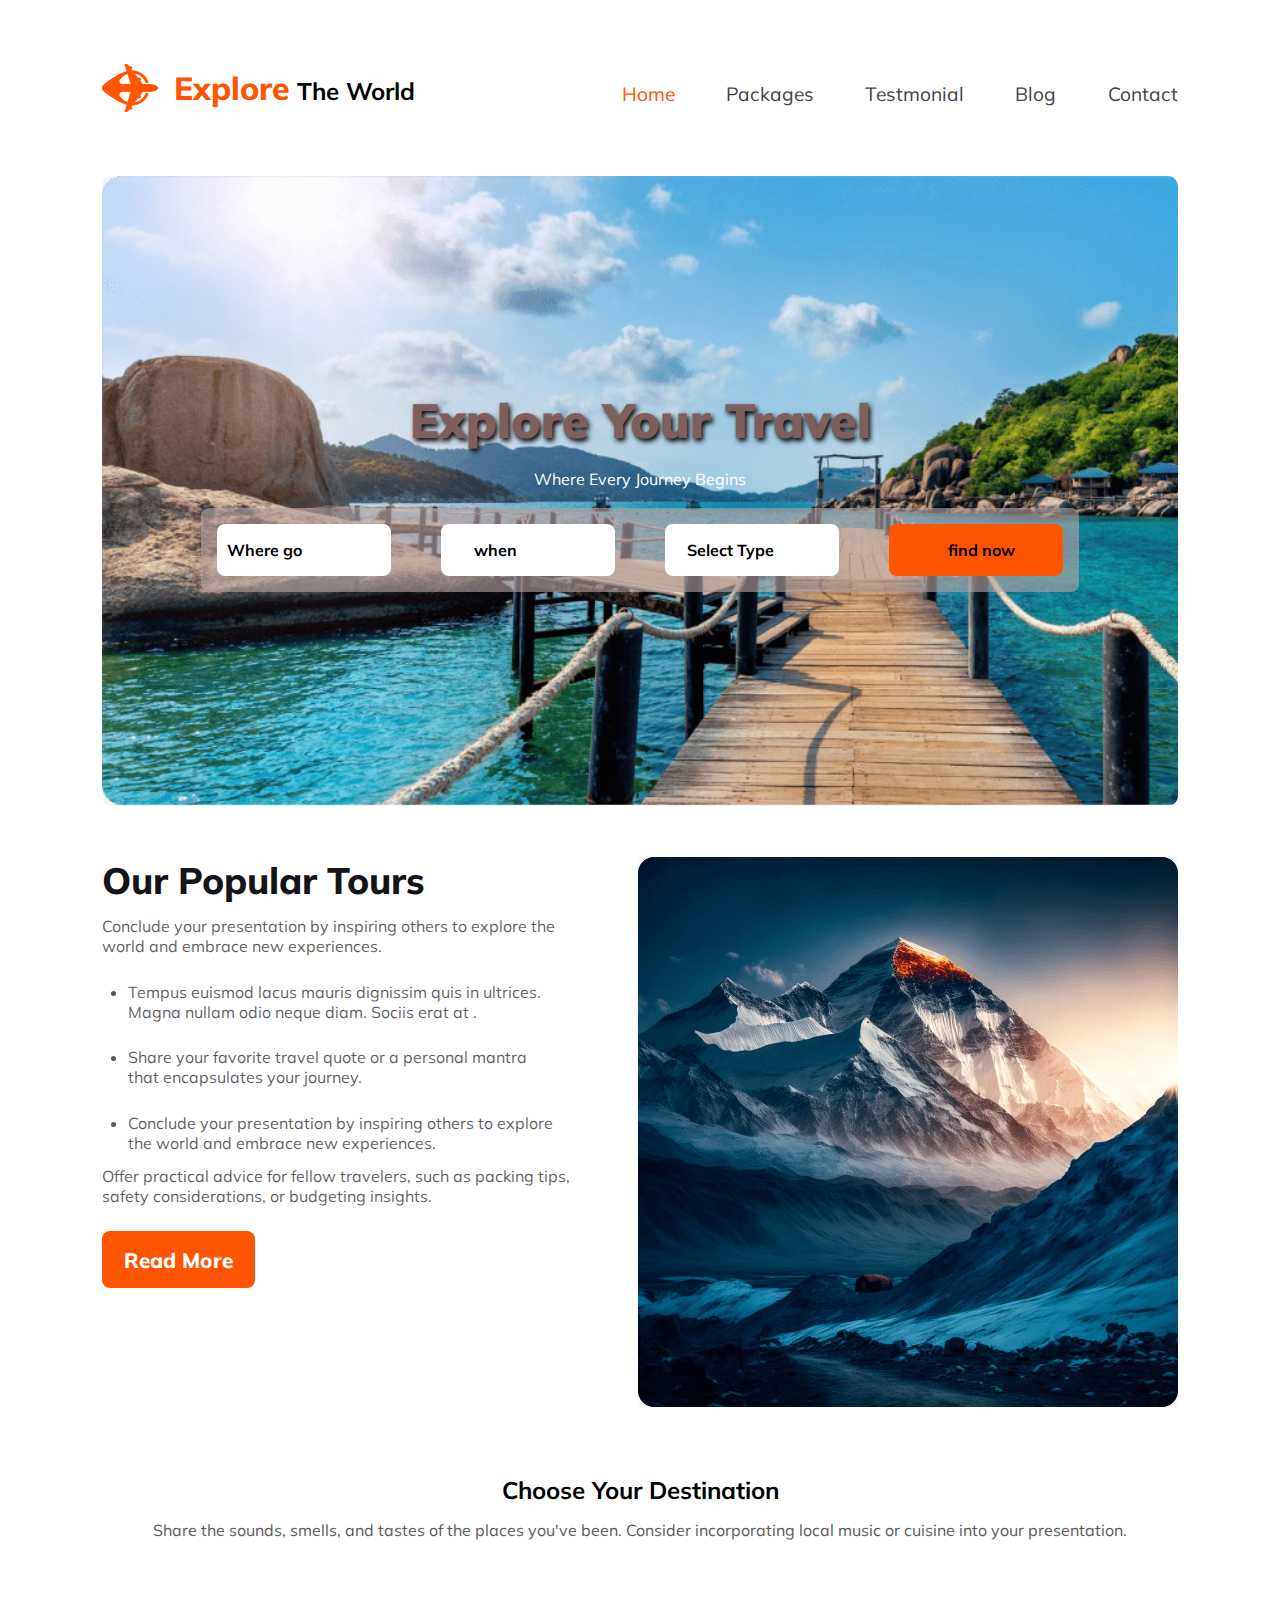
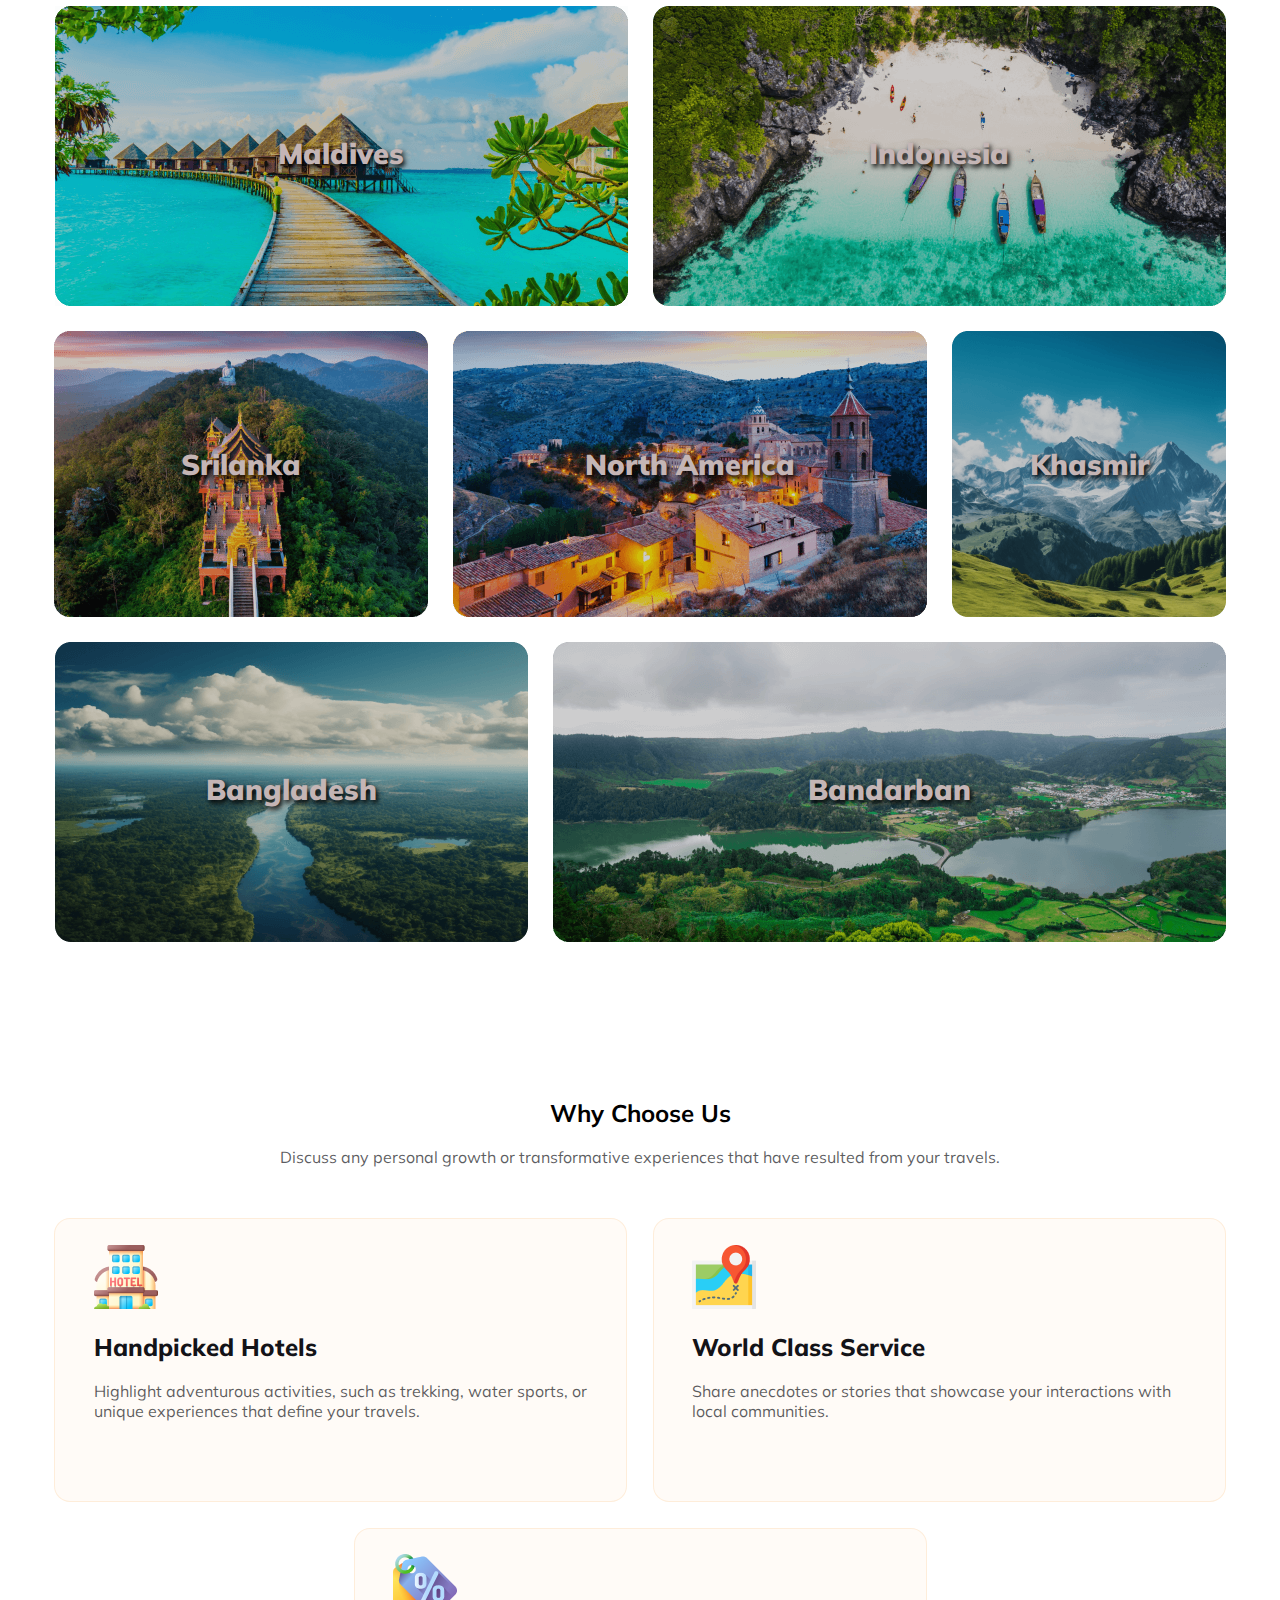
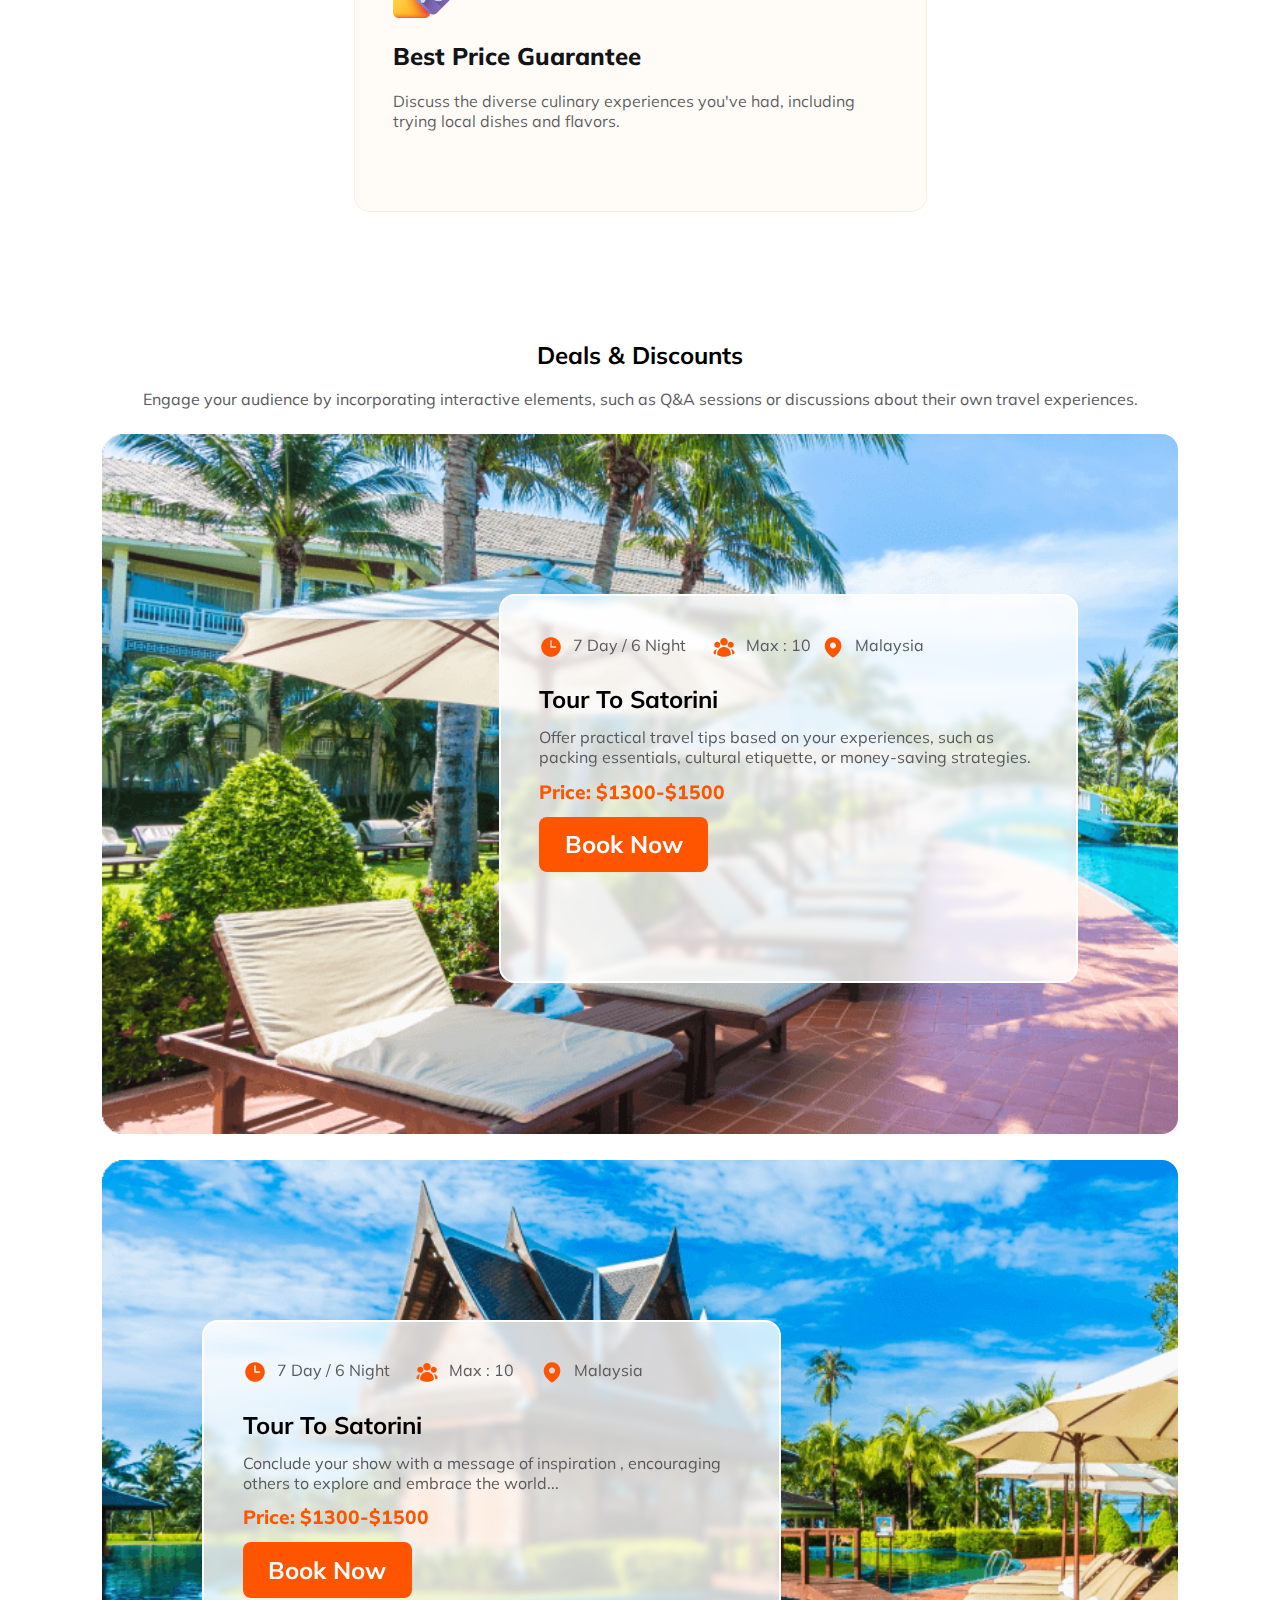
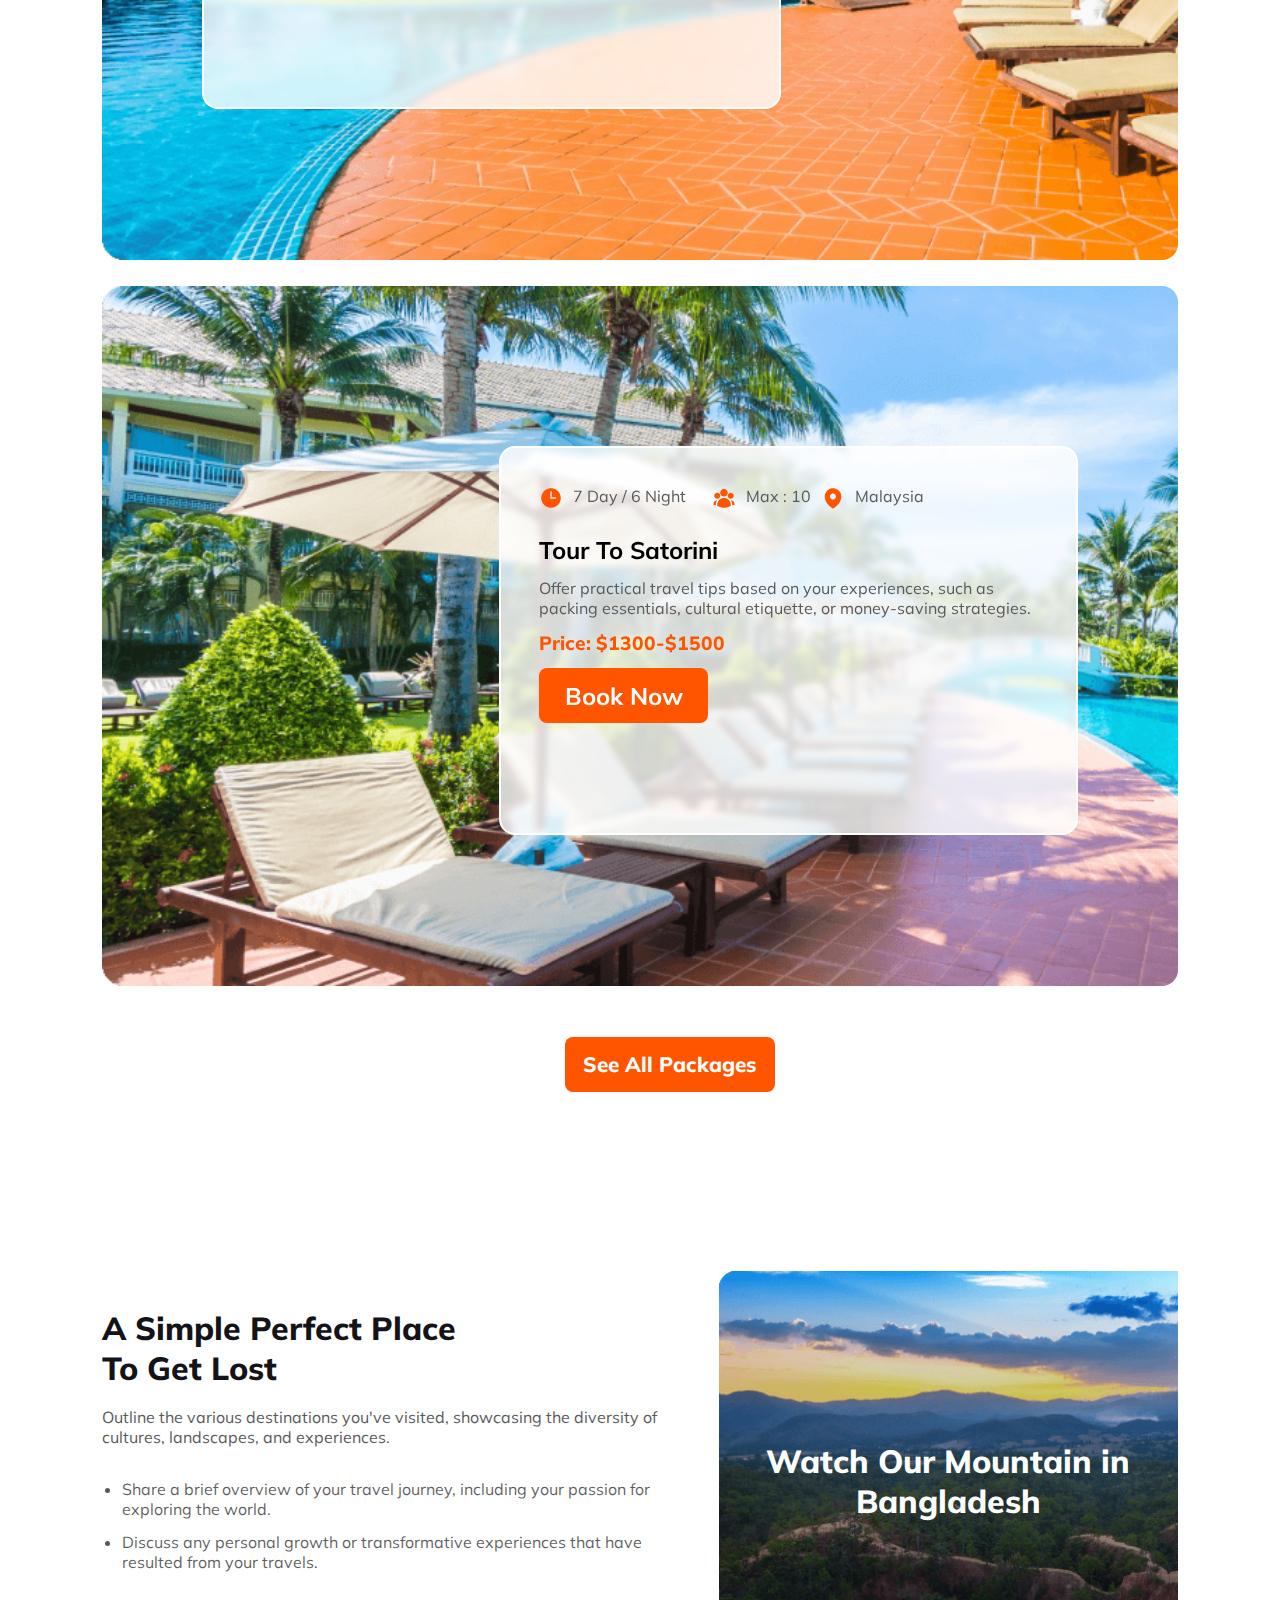
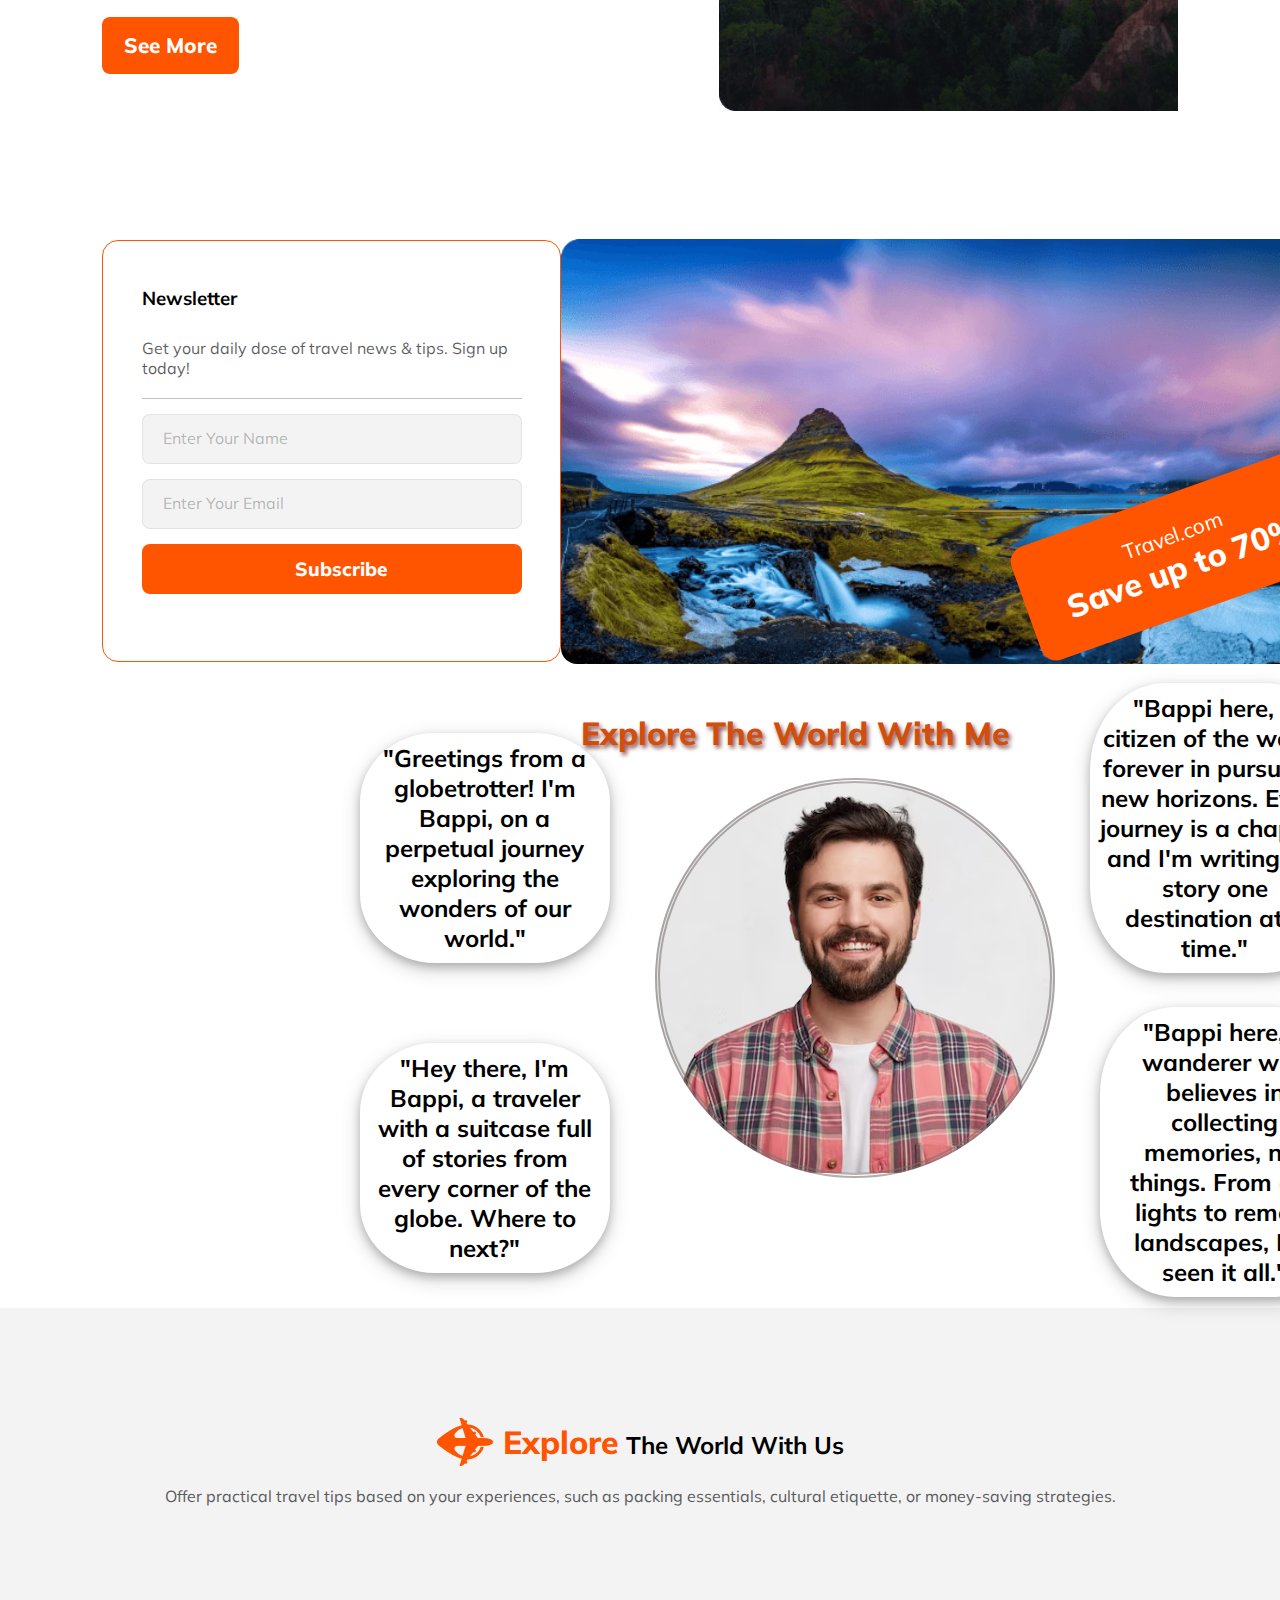
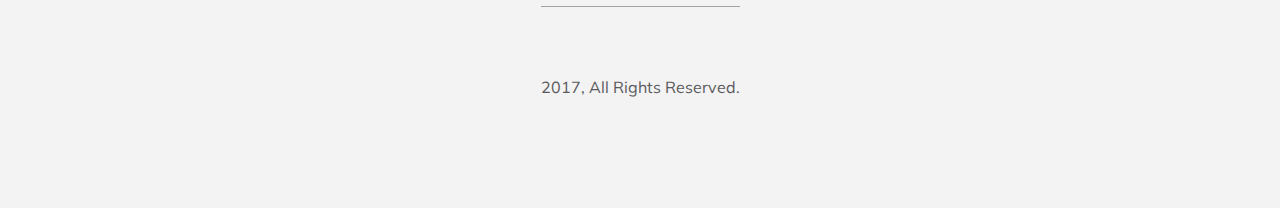
==== commit b934ca0a: "completed" ====
--- a/index.html
+++ b/index.html
@@ -60,14 +60,13 @@
       <div class="section1-left">
         <div class="section1-text">
           <h2>Our Popular Tours</h2>
-          <p>Dolor sit amet consectetur. Diam volutpat neque habitasse pharetra odio sit massa. Sodales dictumst nec nibh pellentesque.</p>
+          <p>Conclude your presentation by inspiring others to explore the world and embrace new experiences.</p>
           <ul>
             <li>Tempus euismod lacus mauris dignissim quis in ultrices. Magna nullam odio neque diam. Sociis erat at .</li>
-            <li>Adipiscing ornare pellentesque mauris volutpat tortor vitae platea porta lacus. Lectus suspendisse nullam.</li>
-            <li> Accumsan eget et turpis praesent lorem egestas enim elit bibendum. Risus at in.</li>
+            <li>Share your favorite travel quote or a personal mantra that encapsulates your journey.</li>
+            <li> Conclude your presentation by inspiring others to explore the world and embrace new experiences.</li>
           </ul>
-          <h6> Amet consectetur. Vulputate commodo felis molestie risus 
-            ornare nulla amet et. Libero commodo sagittis dignissim adipiscing quis. Habitant adipiscing risus natoque aliquet. Id bibendum nunc senectus semper tincidunt. </h6>
+          <h6> Offer practical advice for fellow travelers, such as packing tips, safety considerations, or budgeting insights. </h6>
         </div>
         <button class="primary-color">Read More</button>
       </div>
@@ -79,7 +78,7 @@
     <section class="section2">
       <div>
         <h2 class="section2-left">Choose Your Destination</h2>
-        <p class="section2-left">Dolor sit amet consectetur. Diam volutpat neque habitasse pharetra odio sit massa. Sodales dictumst nec nibh pellentesque.</p>
+        <p class="section2-left">Share the sounds, smells, and tastes of the places you've been. Consider incorporating local music or cuisine into your presentation.</p>
       </div>
 
       <div class="section2-img-container">
@@ -126,7 +125,7 @@
     <section class="section3">
       <div>
         <h2>Why Choose Us</h2>
-        <p id="speciel">Dolor sit amet consectetur. Diam volutpat neque habitasse pharetra odio sit massa. Sodales dictumst nec nibh pellentesque.</p>
+        <p id="speciel">Discuss any personal growth or transformative experiences that have resulted from your travels.</p>
       </div>
 
 
@@ -134,13 +133,13 @@
         <div class="shared">
           <img src="Images/hotel 1.png" alt="">
           <h3>Handpicked Hotels</h3>
-          <p>Amet consectetur. Vulputate commodo felis molestie risus  ornare nulla amet et. Libero commodo sagittis dignissim adipiscing quis. Habitant adipiscing risus natoque aliquet. </p>
+          <p>Highlight adventurous activities, such as trekking, water sports, or unique experiences that define your travels. </p>
         </div>
 
         <div class="shared">
           <img src="Images/map 1.png" alt="">
           <h3>World Class Service</h3>
-          <p>Amet consectetur. Vulputate commodo felis molestie risus  ornare nulla amet et. Libero commodo sagittis dignissim adipiscing quis. Habitant adipiscing risus natoque aliquet. </p>
+          <p>Share anecdotes or stories that showcase your interactions with local communities. </p>
         </div>
       </div>
 
@@ -148,7 +147,7 @@
       <div class="section3-bottom shared">
         <img src="Images/price-tag 1.png" alt="">
         <h3>Best Price Guarantee</h3>
-        <p>Amet consectetur. Vulputate commodo felis molestie risus  ornare nulla amet et. Libero commodo sagittis dignissim adipiscing quis. Habitant adipiscing risus natoque aliquet. </p>
+        <p>Discuss the diverse culinary experiences you've had, including trying local dishes and flavors.</p>
       </div>
     </section>
 
@@ -156,7 +155,7 @@
     <section class="section4">
       <div class="section4-top">
         <h2>Deals & Discounts</h2>
-        <p>Dolor sit amet consectetur. Diam volutpat neque habitasse pharetra odio sit massa. Sodales dictumst nec nibh pellentesque.</p>
+        <p>Engage your audience by incorporating interactive elements, such as Q&A sessions or discussions about their own travel experiences.</p>
       </div>
 
       <div class="section4-middle">
@@ -179,8 +178,7 @@
           </div>
           <div class="card-bottom">
             <h2>Tour To Satorini</h2>
-            <p>Amet consectetur. Vulputate commodo felis 
-              molestie risus<span id="none">  ornare nulla amet et. Libero commodo sagittis dignissim adipiscing quis. Habitant adipiscing</span>.</p>
+            <p>Offer practical travel tips based on your experiences, such as packing essentials, cultural etiquette, or money-saving strategies.</p>
               <h2 class="price">Price: $1300-$1500</h2>
               <button class="primary-color2">Book Now</button>
           </div>
@@ -206,8 +204,7 @@
           </div>
           <div class="card-bottom">
             <h2>Tour To Satorini</h2>
-            <p>Amet consectetur. Vulputate commodo felis 
-              molestie risus <span id="none"> ornare nulla amet et. Libero commodo sagittis dignissim adipiscing quis. Habitant adipiscing</span> .</p>
+            <p>Conclude your show with a message of inspiration <span id="none">, encouraging others to explore and embrace</span> the world.</span>..</p>
               <h2 class="price">Price: $1300-$1500</h2>
               <button class="primary-color2">Book Now</button>
           </div>
@@ -234,8 +231,7 @@
           </div>
           <div class="card-bottom">
             <h2>Tour To Satorini</h2>
-            <p>Amet consectetur. Vulputate commodo felis 
-              molestie risus<span id="none">  ornare nulla amet et. Libero commodo sagittis dignissim adipiscing quis. Habitant adipiscing</span>.</p>
+            <p>Offer practical travel tips based on your experiences, such as packing essentials, cultural etiquette, or money-saving strategies.</p>
               <h2 class="price">Price: $1300-$1500</h2>
               <button class="primary-color2">Book Now</button>
           </div>
@@ -251,10 +247,10 @@
     <section class="section5">
       <div>
         <h2>A Simple Perfect Place <br> To Get Lost</h2>
-        <p>Amet consectetur. Vulputate commodo felis molestie risus  ornare nulla <br> amet et. Libero commodo sagittis dignissim adipiscing quis. </p>
+        <p>Outline the various destinations you've visited, showcasing the diversity of cultures, landscapes, and experiences. </p>
         <ul>
-          <li>Adipiscing ornare pellentesque mauris volutpat tortor vitae platea porta lacus. Lectus suspendisse nullam.</li>
-          <li>Adipiscing ornare pellentesque mauris volutpat tortor vitae platea porta lacus. Lectus suspendisse nullam.</li>
+          <li>Share a brief overview of your travel journey, including your passion for exploring the world.</li>
+          <li>Discuss any personal growth or transformative experiences that have resulted from your travels.</li>
         </ul>
         <button class="primary-color">See More</button>
       </div>
@@ -344,7 +340,7 @@
         <img src="Images/Group 40071 (2).png" alt="">
         <h2> <span>Explore</span> The World With Us</h2>
       </div>
-      <p>Lorem ipsum dolor sit amet consectetur. Nulla sit viverra morbi vitae blandit orci potenti vulputate. Leo erat maecenas vitae elementum ultricies nullam. </p>
+      <p>Offer practical travel tips based on your experiences, such as packing essentials, cultural etiquette, or money-saving strategies. </p>
 
       <div class="social-link">
         <i class="fa-brands fa-twitter"></i>
--- a/style.css
+++ b/style.css
@@ -256,6 +256,10 @@
     font-weight: 900;
     text-shadow: 2px 3px 5px black;
 
+  }
+
+  .section2 .section2-left {
+    margin-bottom: 15px;
   }
 
   /* section3 style started */
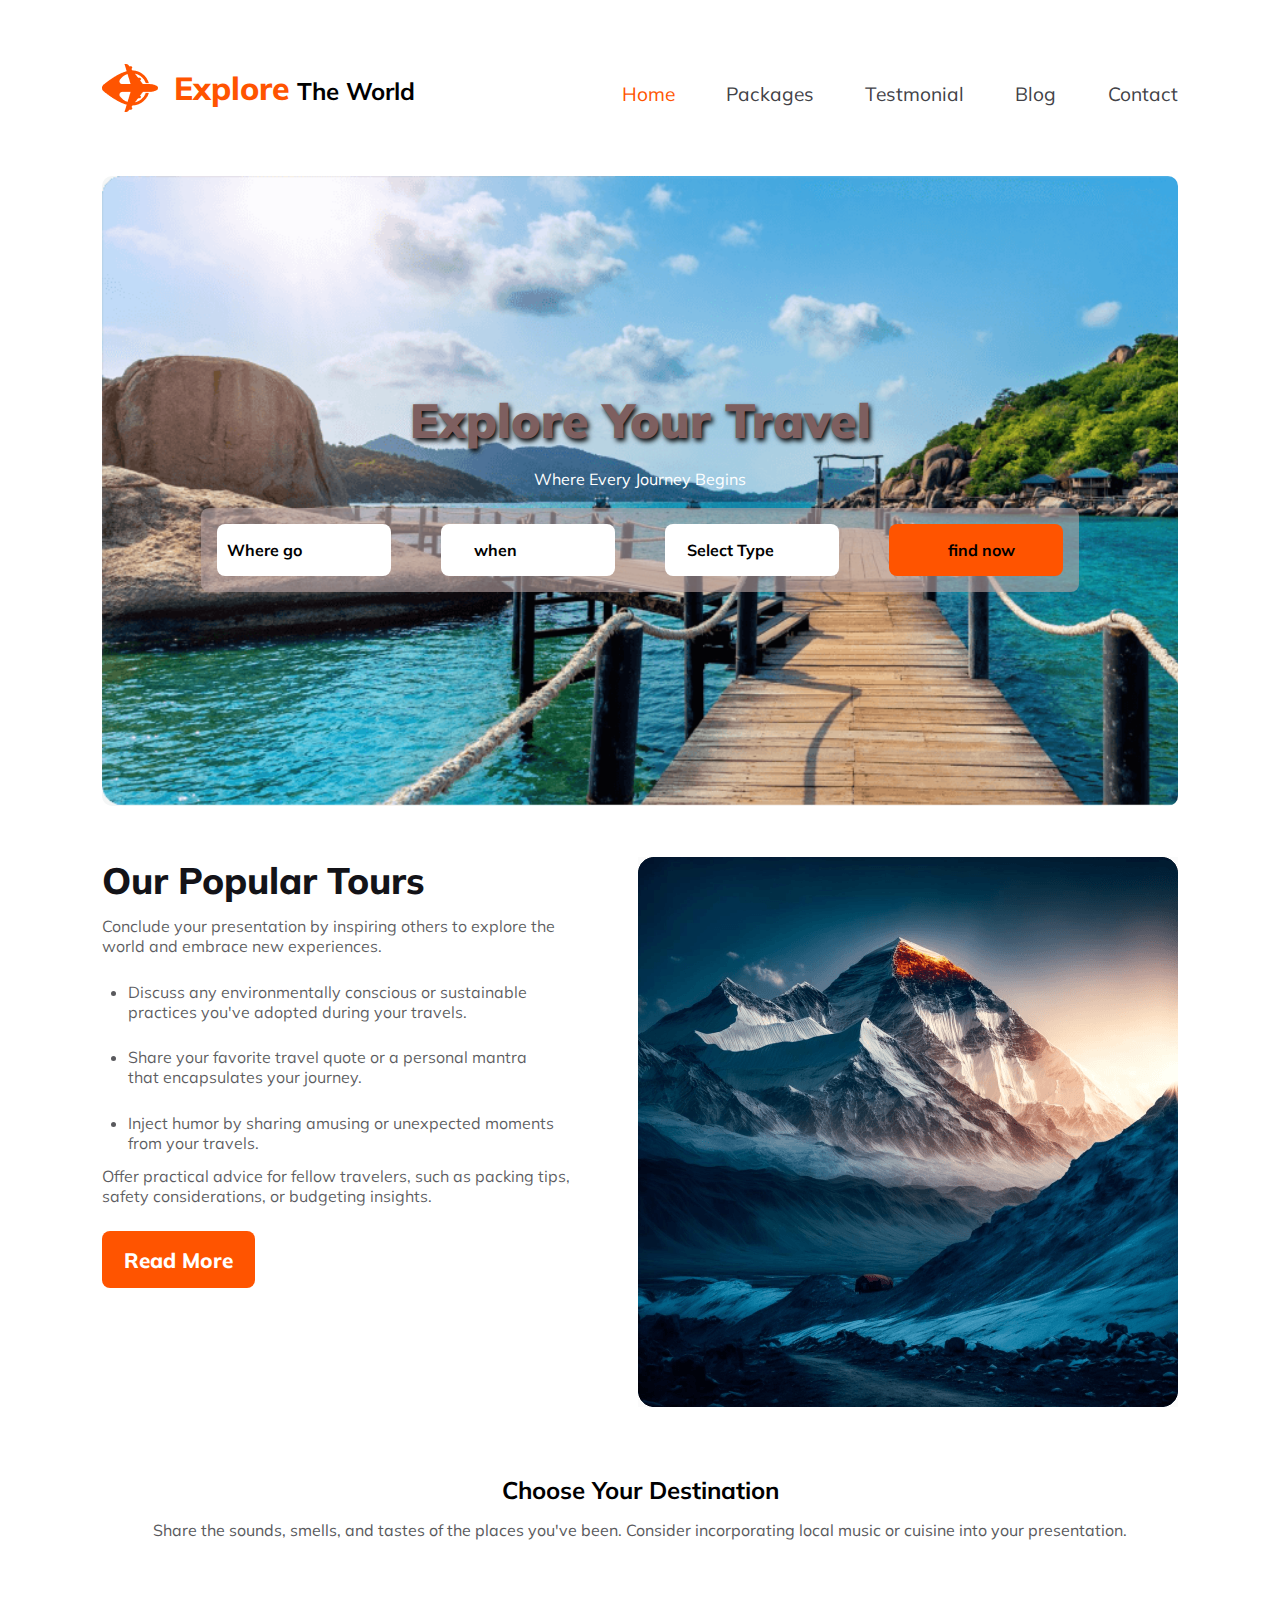
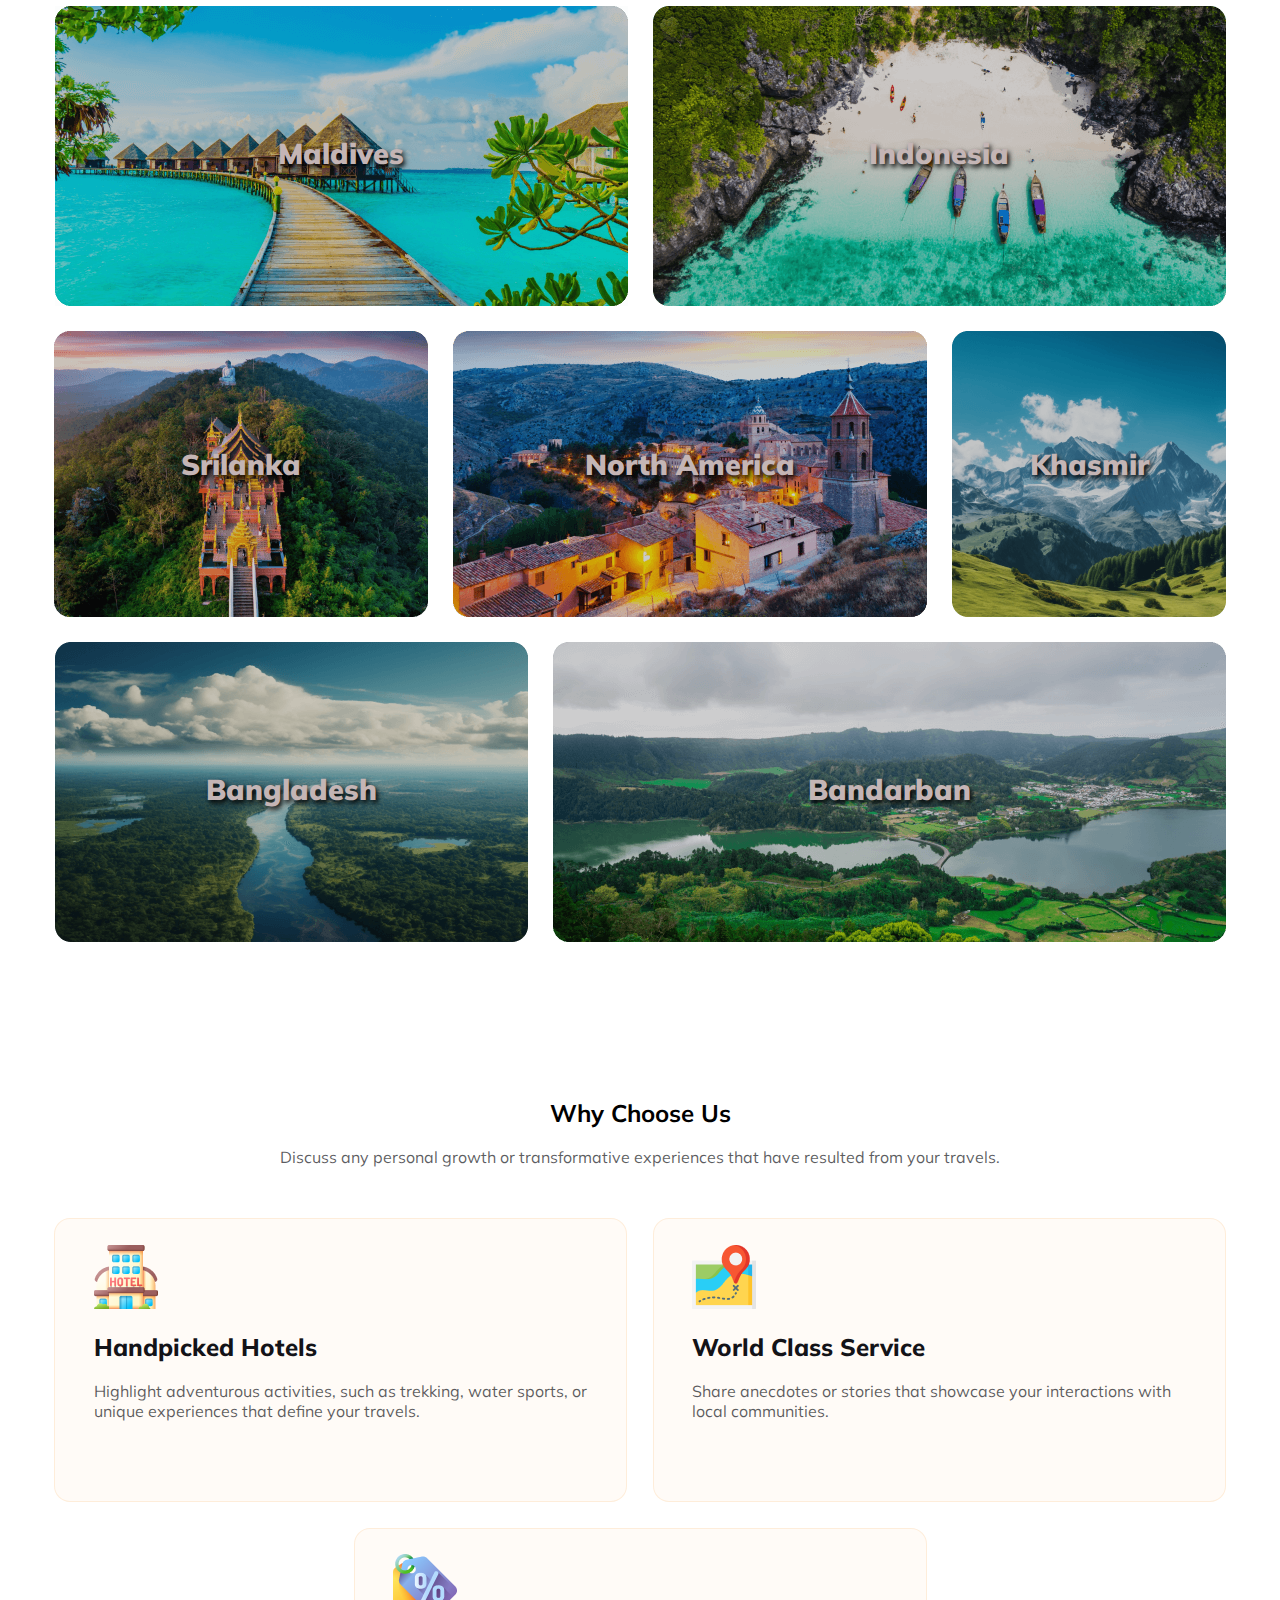
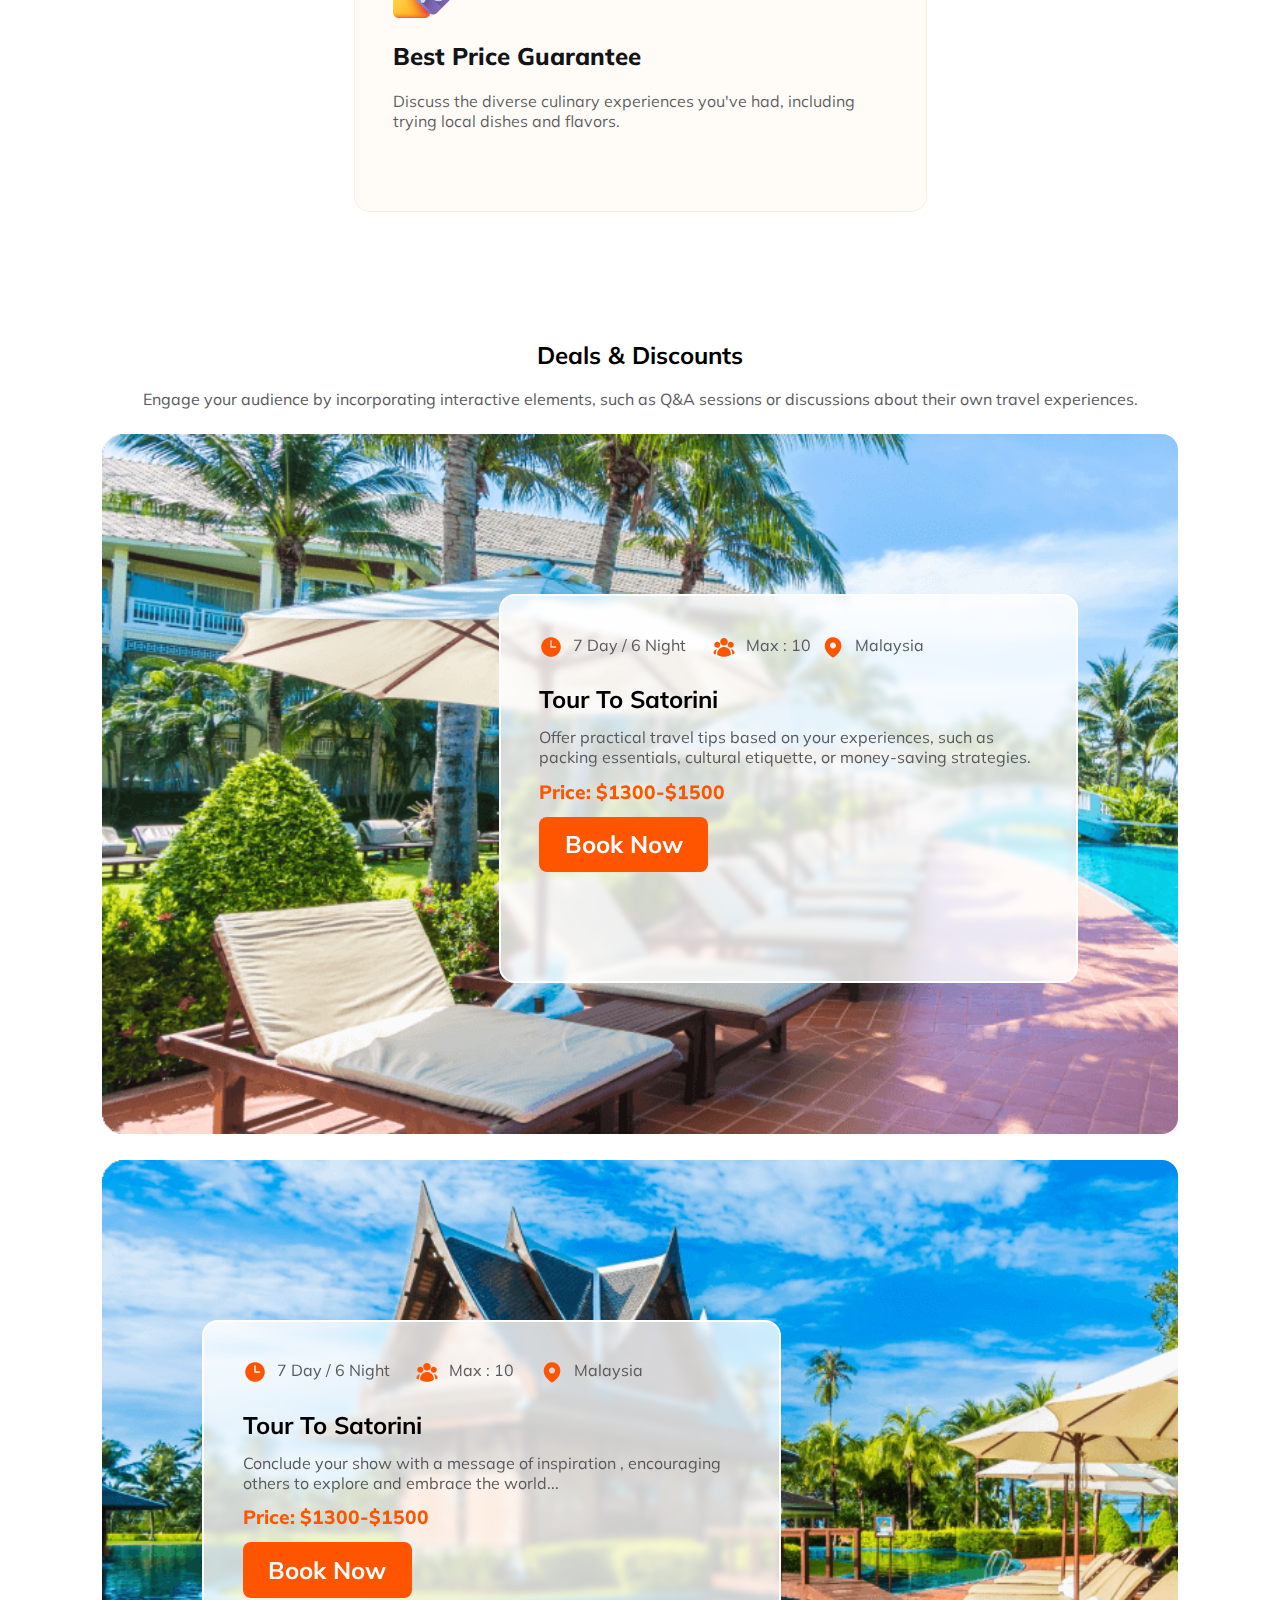
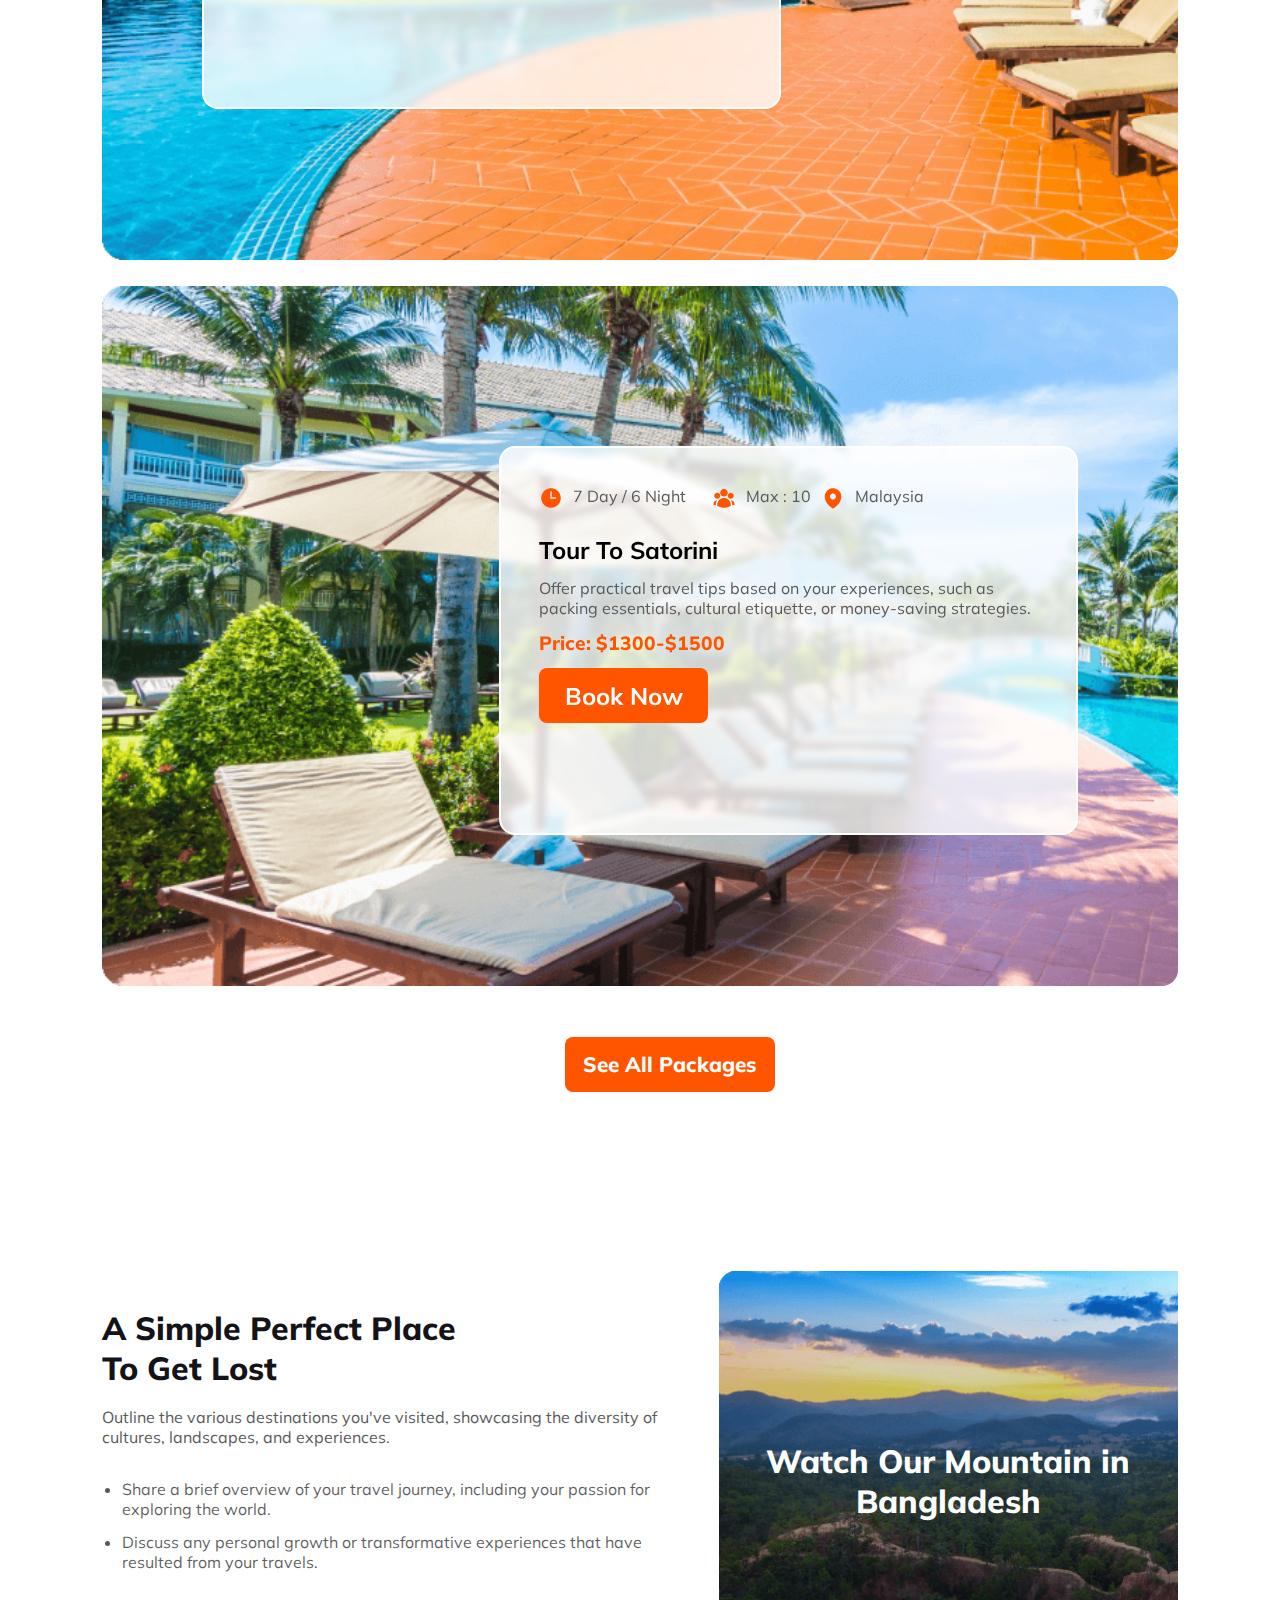
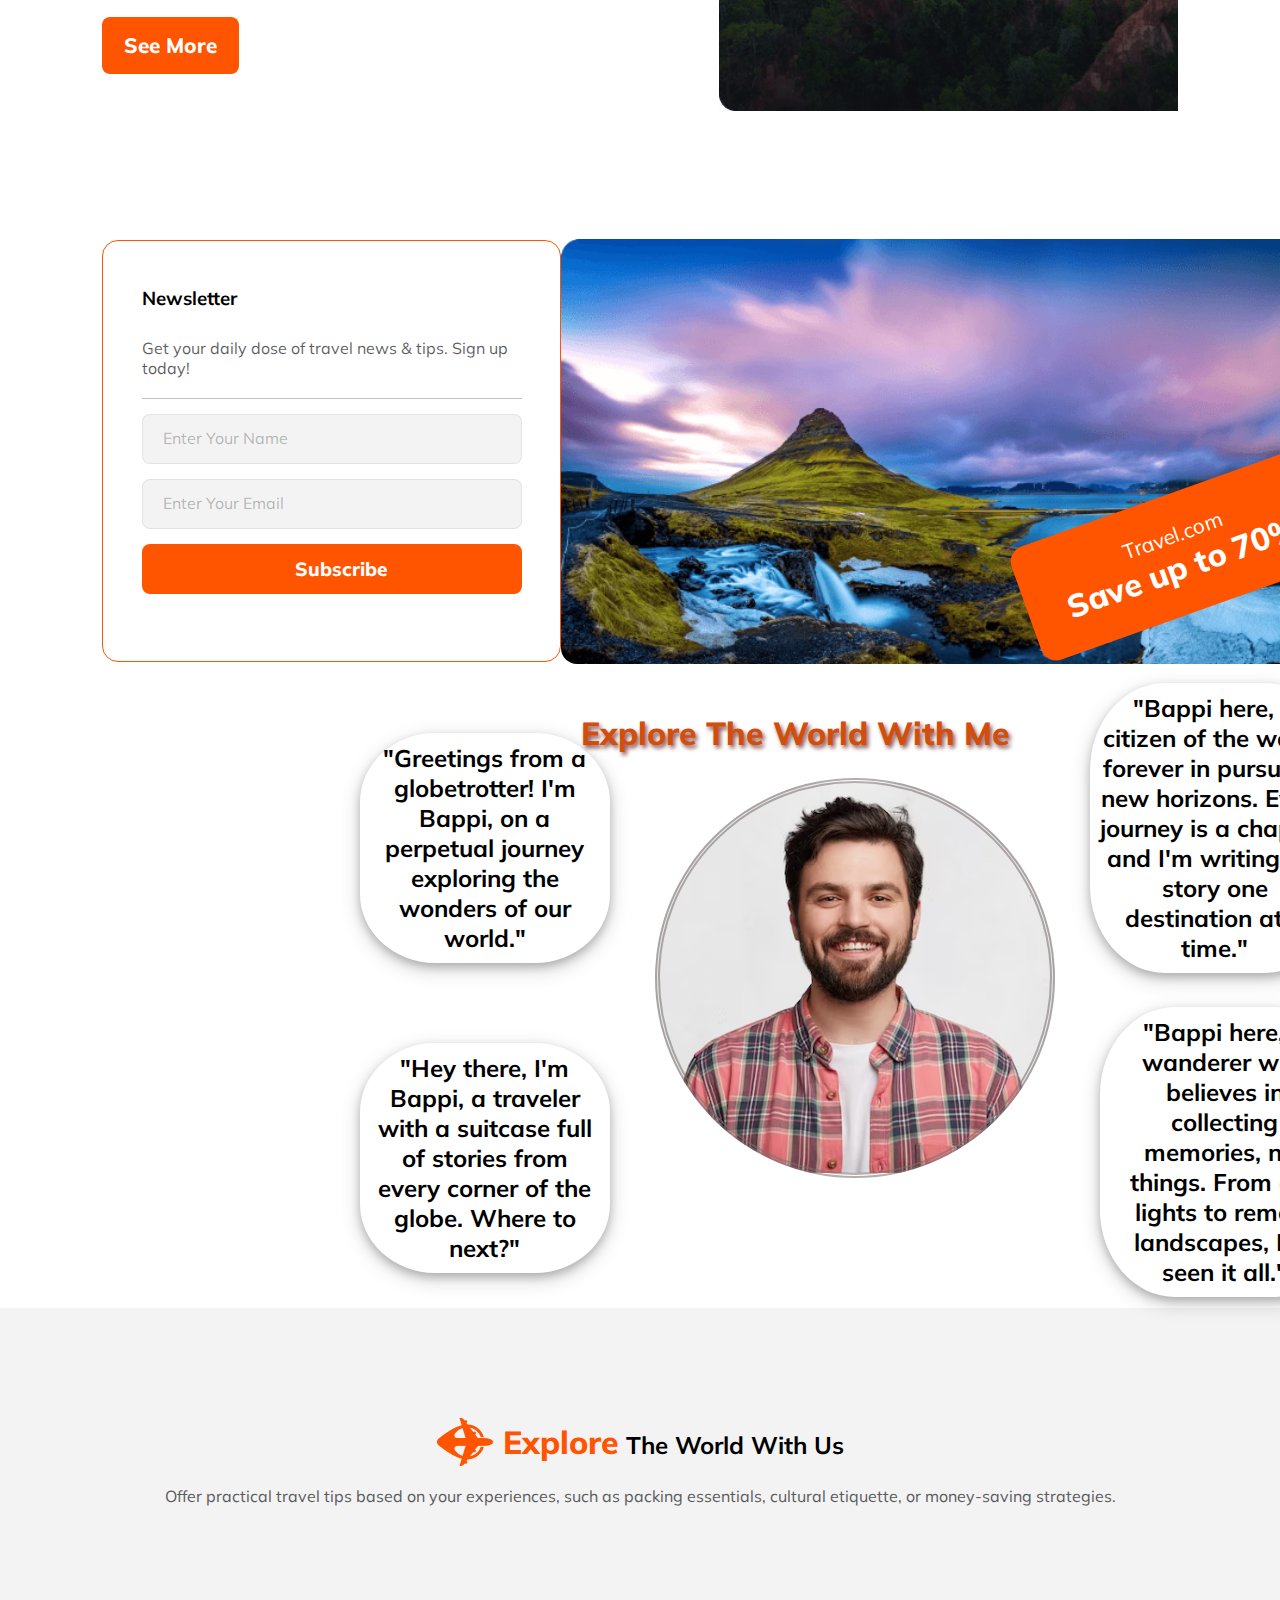
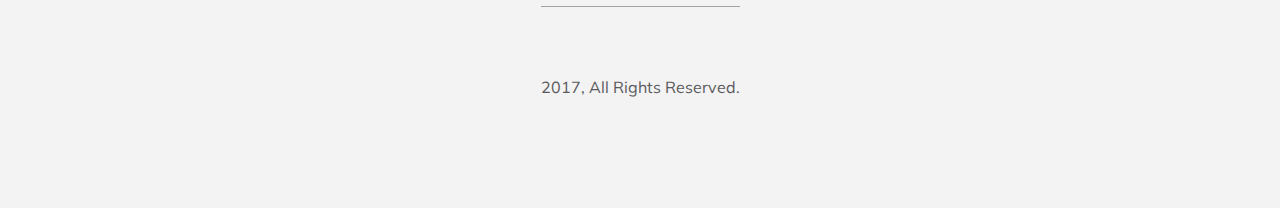
==== commit 761c8c71: "complete" ====
--- a/index.html
+++ b/index.html
@@ -62,9 +62,9 @@
           <h2>Our Popular Tours</h2>
           <p>Conclude your presentation by inspiring others to explore the world and embrace new experiences.</p>
           <ul>
-            <li>Tempus euismod lacus mauris dignissim quis in ultrices. Magna nullam odio neque diam. Sociis erat at .</li>
+            <li>Discuss any environmentally conscious or sustainable practices you've adopted during your travels.</li>
             <li>Share your favorite travel quote or a personal mantra that encapsulates your journey.</li>
-            <li> Conclude your presentation by inspiring others to explore the world and embrace new experiences.</li>
+            <li> Inject humor by sharing amusing or unexpected moments from your travels.</li>
           </ul>
           <h6> Offer practical advice for fellow travelers, such as packing tips, safety considerations, or budgeting insights. </h6>
         </div>
